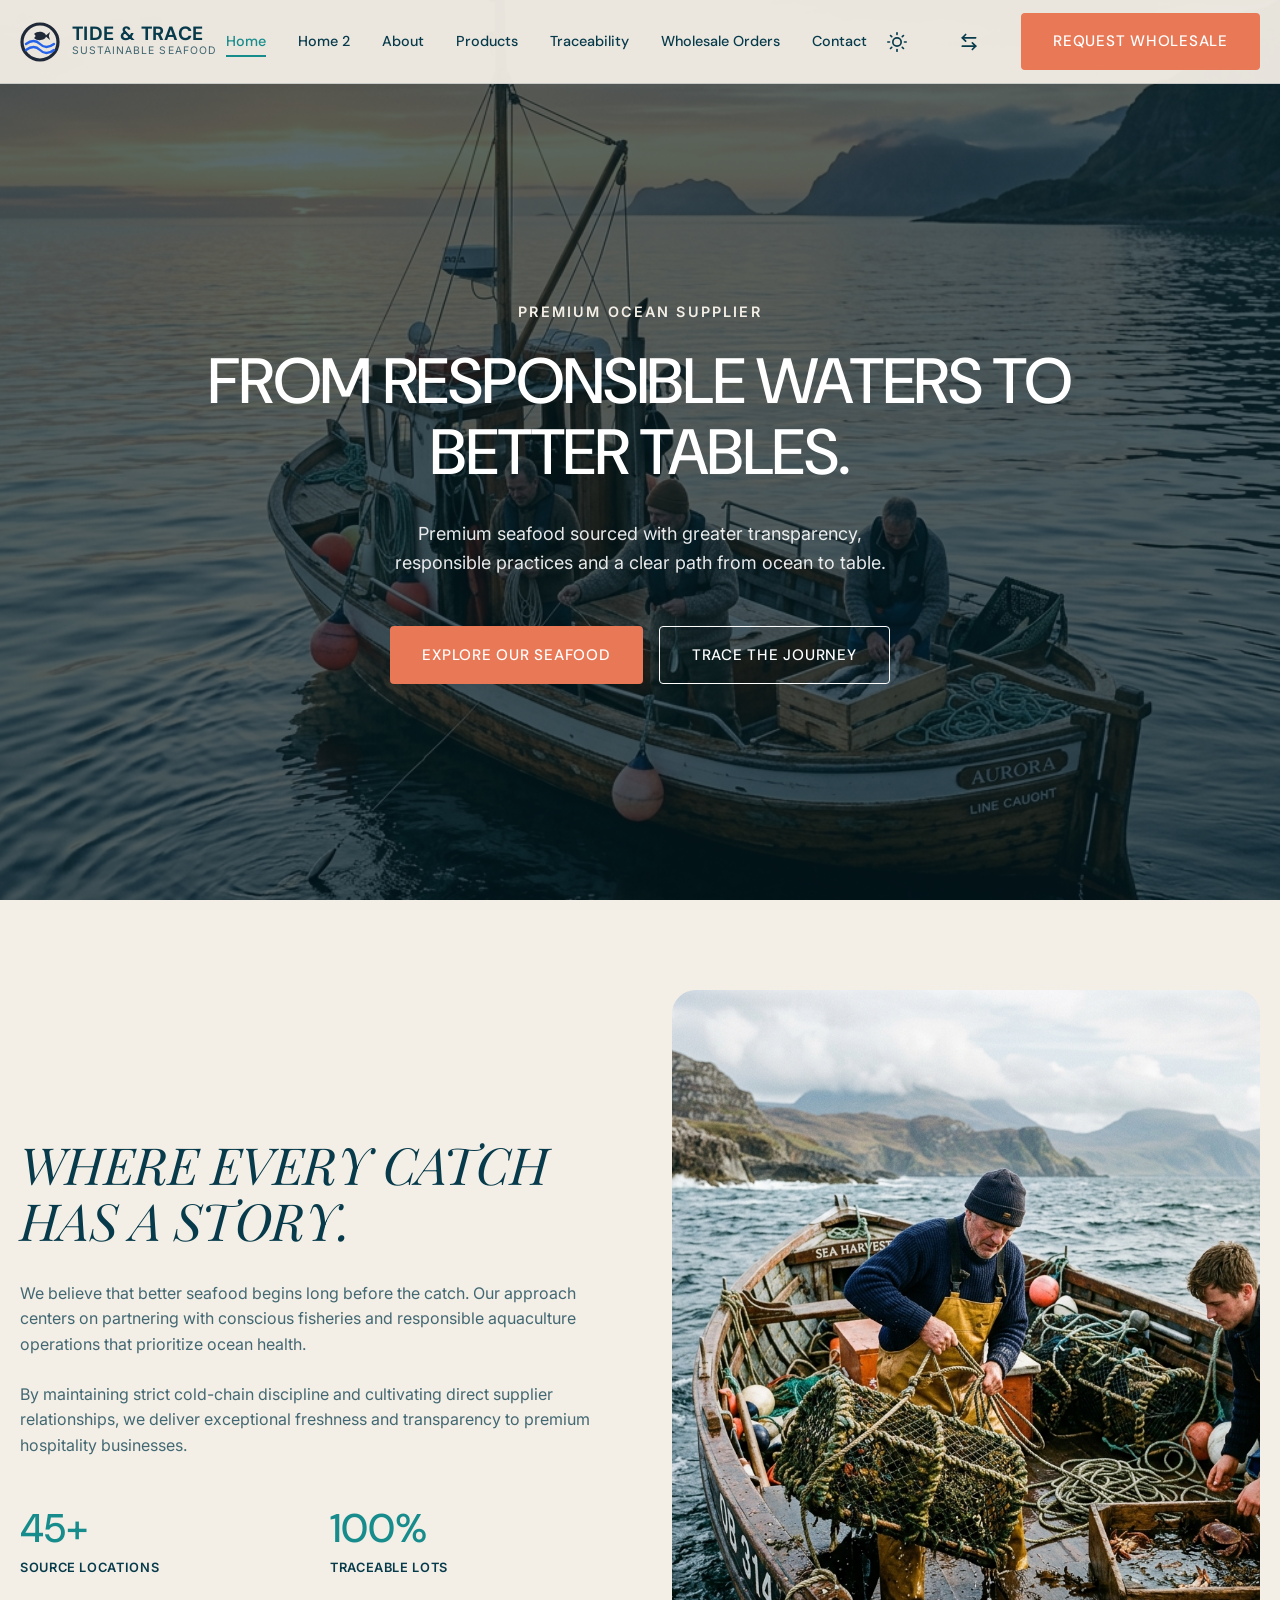
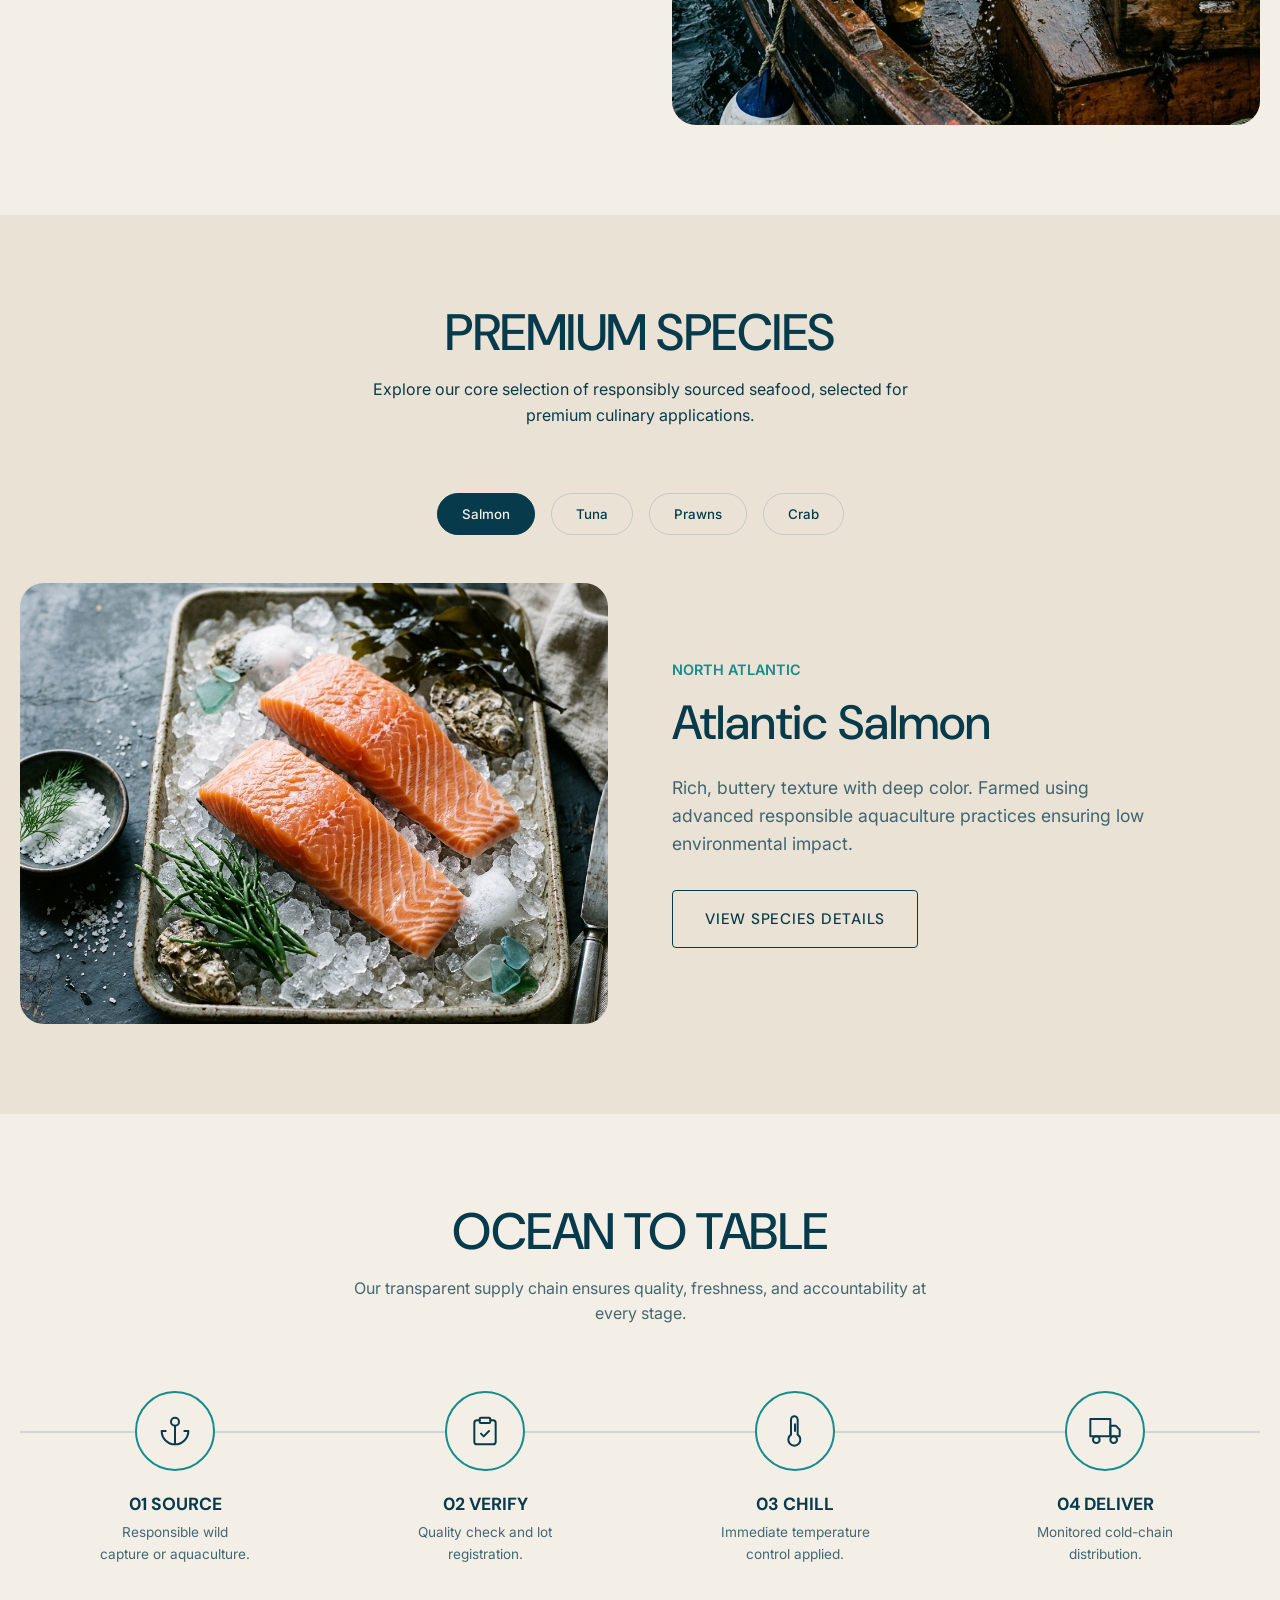
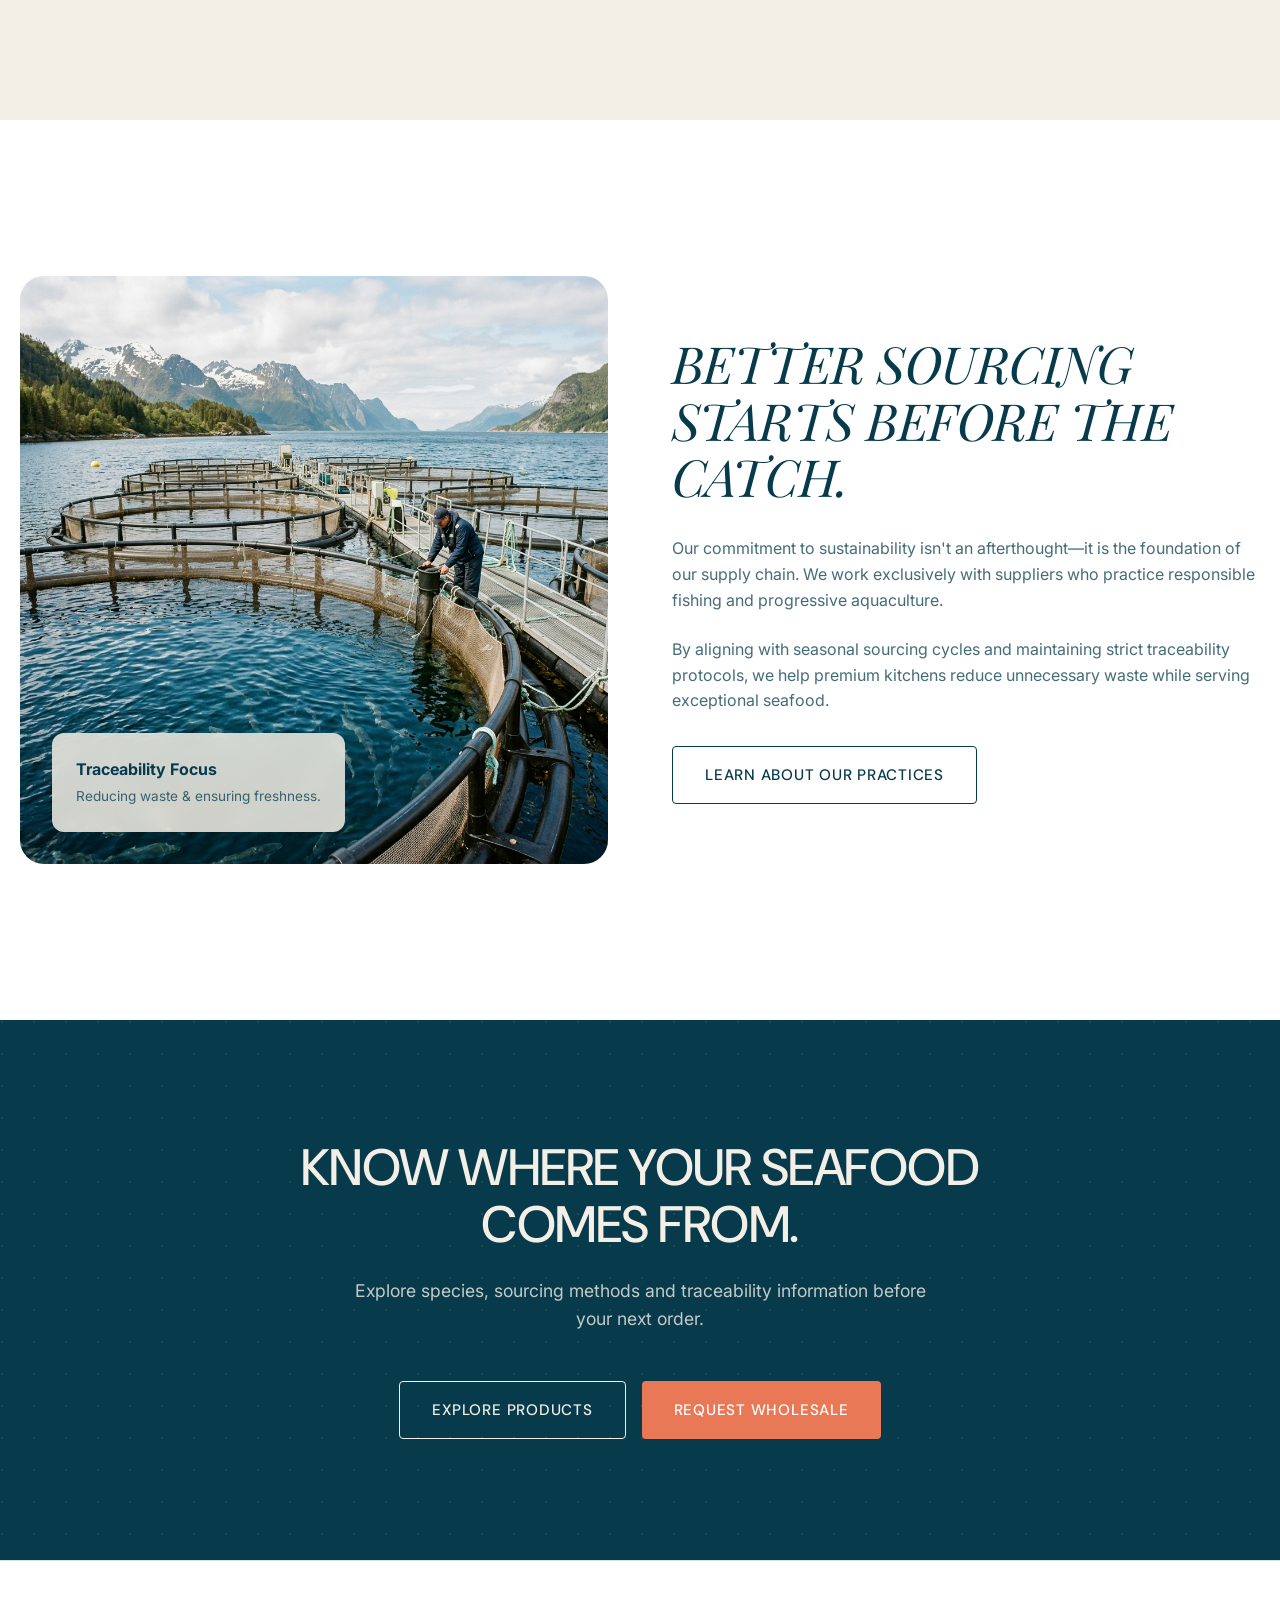
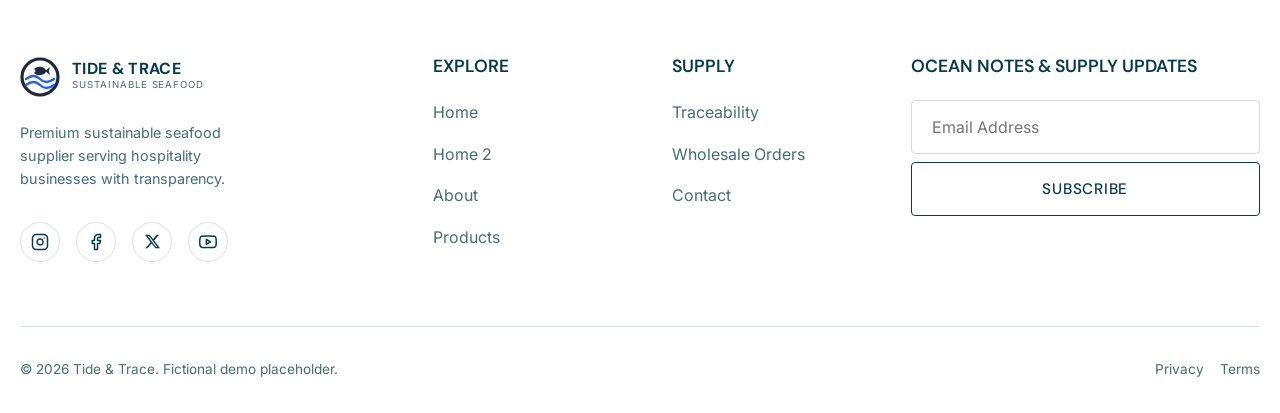
==== index.html @ e617c55a "Publish website code" ====
<!DOCTYPE html>
<html lang="en" data-theme="light">
<head>
    <meta charset="UTF-8">
    <meta name="viewport" content="width=device-width, initial-scale=1.0">
    <title>Tide & Trace | Sustainable Seafood Supplier</title>
    <meta name="description" content="Premium sustainable seafood supplier serving restaurants, hospitality, and conscious consumers with complete ocean-to-table traceability.">
    <meta property="og:title" content="Tide & Trace | Sustainable Seafood Supplier">
    <meta property="og:description" content="Premium sustainable seafood sourced with greater transparency and responsible practices.">
    <link rel="stylesheet" href="assets/css/style.css">

    <link rel="icon" type="image/svg+xml" href="assets/images/favicon.svg">
</head>
<body>

    <!-- GLOBAL NAVBAR -->
    <header class="navbar">
        <div class="container nav-container">
            <a href="index.html" class="nav-logo">
                <svg viewBox="0 0 100 100" xmlns="http://www.w3.org/2000/svg">
    <circle cx="50" cy="50" r="45" stroke="#1f2937" stroke-width="8" fill="none" />
    <path d="M 15 55 Q 35 40 50 55 T 85 55" stroke="#2563eb" stroke-width="6" fill="none" stroke-linecap="round"/>
    <path d="M 15 70 Q 35 55 50 70 T 85 70" stroke="#2563eb" stroke-width="6" fill="none" stroke-linecap="round"/>
    <path d="M 65 35 C 65 25, 45 20, 35 30 C 40 33, 40 37, 35 40 C 45 50, 65 45, 65 35 Z" fill="#1f2937"/>
    <polygon points="63,35 75,25 72,35 75,45" fill="#1f2937"/>
</svg>
                <div>
                    <div class="nav-logo-text">TIDE & TRACE</div>
                    <div class="nav-logo-desc">Sustainable Seafood</div>
                </div>
            </a>

            <nav class="nav-center">
                <a href="index.html" class="nav-link active">Home</a>
                <a href="home-2.html" class="nav-link">Home 2</a>
                <a href="about.html" class="nav-link">About</a>
                <a href="products.html" class="nav-link">Products</a>
                <a href="traceability.html" class="nav-link">Traceability</a>
                <a href="wholesale.html" class="nav-link">Wholesale Orders</a>
                <a href="contact.html" class="nav-link">Contact</a>
            </nav>

            <div class="nav-right">
                <button class="nav-icon-btn theme-toggle" aria-label="Toggle Theme">
                    <svg width="20" height="20" viewBox="0 0 24 24" fill="none" stroke="currentColor" stroke-width="2" stroke-linecap="round" stroke-linejoin="round"><circle cx="12" cy="12" r="5"/><line x1="12" y1="1" x2="12" y2="3"/><line x1="12" y1="21" x2="12" y2="23"/><line x1="4.22" y1="4.22" x2="5.64" y2="5.64"/><line x1="18.36" y1="18.36" x2="19.78" y2="19.78"/><line x1="1" y1="12" x2="3" y2="12"/><line x1="21" y1="12" x2="23" y2="12"/><line x1="4.22" y1="19.78" x2="5.64" y2="18.36"/><line x1="18.36" y1="5.64" x2="19.78" y2="4.22"/></svg>
                </button>
                <button class="nav-icon-btn rtl-toggle" aria-label="Toggle RTL">
                    <svg width="20" height="20" viewBox="0 0 24 24" fill="none" stroke="currentColor" stroke-width="2" stroke-linecap="round" stroke-linejoin="round"><path d="M8 3L4 7l4 4"/><path d="M4 7h16"/><path d="M16 21l4-4-4-4"/><path d="M20 17H4"/></svg>
                </button>

                <a href="#" class="btn btn-primary" data-modal-target="wholesale-modal">Request Wholesale</a>
            </div>

            <button class="hamburger" aria-label="Menu">
                <span></span><span></span><span></span>
            </button>
        </div>
    </header>

    <!-- MOBILE SIDEBAR -->
    <div class="sidebar-overlay"></div>
    <aside class="sidebar">
        <button class="sidebar-close" aria-label="Close menu" style="position: absolute; top: 1.5rem; right: 1.5rem; background: none; border: none; cursor: pointer; color: var(--text-primary); z-index: 10;">
            <svg width="28" height="28" viewBox="0 0 24 24" fill="none" stroke="currentColor" stroke-width="2" stroke-linecap="round" stroke-linejoin="round"><line x1="18" y1="6" x2="6" y2="18"></line><line x1="6" y1="6" x2="18" y2="18"></line></svg>
        </button>
        <nav class="sidebar-nav">
            <a href="index.html" class="sidebar-link active">Home</a>
            <a href="home-2.html" class="sidebar-link">Home 2</a>
            <a href="about.html" class="sidebar-link">About</a>
            <a href="products.html" class="sidebar-link">Products</a>
            <a href="traceability.html" class="sidebar-link">Traceability</a>
            <a href="wholesale.html" class="sidebar-link">Wholesale Orders</a>
            <a href="contact.html" class="sidebar-link">Contact</a>

        </nav>
        <div class="sidebar-controls" style="display: flex; gap: 3rem; width: 100%; margin-top: 2rem; margin-bottom: 1rem; justify-content: center;">
            <button class="nav-icon-btn theme-toggle" aria-label="Toggle Theme" style="transform: scale(1.2);">
                <svg width="24" height="24" viewBox="0 0 24 24" fill="none" stroke="currentColor" stroke-width="2" stroke-linecap="round" stroke-linejoin="round"><circle cx="12" cy="12" r="5"/><line x1="12" y1="1" x2="12" y2="3"/><line x1="12" y1="21" x2="12" y2="23"/><line x1="4.22" y1="4.22" x2="5.64" y2="5.64"/><line x1="18.36" y1="18.36" x2="19.78" y2="19.78"/><line x1="1" y1="12" x2="3" y2="12"/><line x1="21" y1="12" x2="23" y2="12"/><line x1="4.22" y1="19.78" x2="5.64" y2="18.36"/><line x1="18.36" y1="5.64" x2="19.78" y2="4.22"/></svg>
            </button>
            <button class="nav-icon-btn rtl-toggle" aria-label="Toggle RTL" style="transform: scale(1.2);">
                <svg width="24" height="24" viewBox="0 0 24 24" fill="none" stroke="currentColor" stroke-width="2" stroke-linecap="round" stroke-linejoin="round"><path d="M8 3L4 7l4 4"/><path d="M4 7h16"/><path d="M16 21l4-4-4-4"/><path d="M20 17H4"/></svg>
            </button>
        </div>
        <div class="sidebar-cta" style="width: 100%;">
            <a href="#" class="btn btn-primary" style="width: 100%" data-modal-target="wholesale-modal">REQUEST WHOLESALE</a>
        </div>
    </aside>

    <main>
        <!-- SECTION 01 - HERO -->
        <section class="hero-ocean" style="align-items: center; justify-content: center; text-align: center;">
            <div class="hero-bg">
                <img src="assets/images/hero-ocean.webp" alt="Sustainable fishing boat at dawn" loading="eager">
            </div>
            <div class="hero-overlay" style="background: rgba(4, 27, 35, 0.65);"></div>
            <div class="container relative z-10">
                <div class="hero-content reveal active" style="max-width: 900px; margin-inline: auto; display: flex; flex-direction: column; align-items: center;">
                    <span class="hero-subtitle" style="color: var(--c-sand);">Premium Ocean Supplier</span>
                    <h1 class="hero-title" style="color: var(--c-white);">FROM RESPONSIBLE WATERS TO BETTER TABLES.</h1>
                    <p class="hero-text" style="color: rgba(255, 255, 255, 0.9); margin-inline: auto;">Premium seafood sourced with greater transparency, responsible practices and a clear path from ocean to table.</p>
                    <div class="hero-actions" style="justify-content: center;">
                        <a href="products.html" class="btn btn-primary">Explore Our Seafood</a>
                        <a href="traceability.html" class="btn btn-secondary" style="border-color: var(--c-white); color: var(--c-white);">Trace The Journey</a>
                    </div>
                </div>
            </div>
        </section>

        <!-- SECTION 02 - SOURCING STORY -->
        <section class="section-padding">
            <div class="container split-section" style="gap: 4rem; align-items: center;">
                <div class="reveal">
                    <h2 class="editorial-heading" style="margin-bottom: 2rem;">WHERE EVERY CATCH HAS A STORY.</h2>
                    <p style="margin-bottom: 1.5rem; color: var(--text-secondary);">We believe that better seafood begins long before the catch. Our approach centers on partnering with conscious fisheries and responsible aquaculture operations that prioritize ocean health.</p>
                    <p style="margin-bottom: 3rem; color: var(--text-secondary);">By maintaining strict cold-chain discipline and cultivating direct supplier relationships, we deliver exceptional freshness and transparency to premium hospitality businesses.</p>
                    
                    <div class="grid-2">
                        <div>
                            <h3 style="font-size: 2.5rem; color: var(--accent-main); margin-bottom: 0.5rem;">45+</h3>
                            <div style="font-size: 0.8rem; font-weight: 600; letter-spacing: 0.05em; text-transform: uppercase;">Source Locations</div>
                        </div>
                        <div>
                            <h3 style="font-size: 2.5rem; color: var(--accent-main); margin-bottom: 0.5rem;">100%</h3>
                            <div style="font-size: 0.8rem; font-weight: 600; letter-spacing: 0.05em; text-transform: uppercase;">Traceable Lots</div>
                        </div>
                    </div>
                </div>
                <div class="reveal delay-200" style="position: relative; border-radius: var(--radius-lg); overflow: hidden; aspect-ratio: 4/5;">
                    <img src="assets/images/sourcing-story.webp" alt="Fishermen working at sea" style="width: 100%; height: 100%; object-fit: cover;">
                </div>
            </div>
        </section>

        <!-- SECTION 03 - SPECIES EXPLORER -->
        <section class="section-padding" style="background-color: var(--bg-secondary);">
            <div class="container">
                <div class="text-center reveal" style="margin-bottom: 4rem; max-width: 600px; margin-inline: auto;">
                    <h2 style="margin-bottom: 1rem;">PREMIUM SPECIES</h2>
                    <p color="var(--text-secondary)">Explore our core selection of responsibly sourced seafood, selected for premium culinary applications.</p>
                </div>

                <div class="species-selector reveal delay-100">
                    <button class="species-btn active" data-img="assets/images/species-salmon.webp" data-title="Atlantic Salmon" data-source="North Atlantic" data-desc="Rich, buttery texture with deep color. Farmed using advanced responsible aquaculture practices ensuring low environmental impact.">Salmon</button>
                    <button class="species-btn" data-img="assets/images/species-tuna.webp" data-title="Yellowfin Tuna" data-source="Pacific Ocean" data-desc="Firm texture with deep red color, ideal for raw applications. Caught using sustainable line methods.">Tuna</button>
                    <button class="species-btn" data-img="assets/images/species-prawns.webp" data-title="King Prawns" data-source="Coastal Aquaculture" data-desc="Sweet, crisp texture. Carefully harvested and immediately chilled to preserve natural ocean sweetness.">Prawns</button>
                    <button class="species-btn" data-img="assets/images/species-crab.webp" data-title="Snow Crab" data-source="North Pacific" data-desc="Delicate, sweet meat from strictly managed wild-capture fisheries. Processed and frozen at sea.">Crab</button>
                </div>

                <div class="species-display reveal delay-200">
                    <div class="species-image-container">
                        <img id="species-explorer-img" src="assets/images/species-salmon.webp" alt="Species showcase">
                    </div>
                    <div>
                        <div style="font-size: 0.9rem; font-weight: 600; color: var(--accent-main); text-transform: uppercase; margin-bottom: 1rem;" id="species-explorer-source">North Atlantic</div>
                        <h3 id="species-explorer-title" style="font-size: 3rem; margin-bottom: 1.5rem;">Atlantic Salmon</h3>
                        <p id="species-explorer-desc" style="color: var(--text-secondary); margin-bottom: 2rem; font-size: 1.1rem; max-width: 500px;">Rich, buttery texture with deep color. Farmed using advanced responsible aquaculture practices ensuring low environmental impact.</p>
                        <a href="products.html" class="btn btn-secondary">View Species Details</a>
                    </div>
                </div>
            </div>
        </section>

        <!-- SECTION 04 - OCEAN-TO-TABLE JOURNEY -->
        <section class="section-padding">
            <div class="container text-center reveal">
                <h2 style="margin-bottom: 1rem;">OCEAN TO TABLE</h2>
                <p style="color: var(--text-secondary); max-width: 600px; margin-inline: auto;">Our transparent supply chain ensures quality, freshness, and accountability at every stage.</p>
                
                <div class="timeline">
                    <div class="timeline-step">
                        <div class="timeline-icon">
                            <svg width="32" height="32" viewBox="0 0 24 24" fill="none" stroke="currentColor" stroke-width="1.5" stroke-linecap="round" stroke-linejoin="round"><circle cx="12" cy="5" r="3"/><path d="M12 22V8"/><path d="M5 12H2a10 10 0 0 0 20 0h-3"/></svg>
                        </div>
                        <h4 class="timeline-title">01 SOURCE</h4>
                        <p class="timeline-desc">Responsible wild capture or aquaculture.</p>
                    </div>
                    <div class="timeline-step">
                        <div class="timeline-icon">
                            <svg width="32" height="32" viewBox="0 0 24 24" fill="none" stroke="currentColor" stroke-width="1.5" stroke-linecap="round" stroke-linejoin="round"><path d="M16 4h2a2 2 0 0 1 2 2v14a2 2 0 0 1-2 2H6a2 2 0 0 1-2-2V6a2 2 0 0 1 2-2h2"/><rect x="8" y="2" width="8" height="4" rx="1" ry="1"/><path d="M9 14l2 2 4-4"/></svg>
                        </div>
                        <h4 class="timeline-title">02 VERIFY</h4>
                        <p class="timeline-desc">Quality check and lot registration.</p>
                    </div>
                    <div class="timeline-step">
                        <div class="timeline-icon">
                            <svg width="32" height="32" viewBox="0 0 24 24" fill="none" stroke="currentColor" stroke-width="1.5" stroke-linecap="round" stroke-linejoin="round"><path d="M14 14.76V3.5a2.5 2.5 0 0 0-5 0v11.26a4.5 4.5 0 1 0 5 0z"/><path d="M12 7v5"/></svg>
                        </div>
                        <h4 class="timeline-title">03 CHILL</h4>
                        <p class="timeline-desc">Immediate temperature control applied.</p>
                    </div>
                    <div class="timeline-step">
                        <div class="timeline-icon">
                            <svg width="32" height="32" viewBox="0 0 24 24" fill="none" stroke="currentColor" stroke-width="1.5" stroke-linecap="round" stroke-linejoin="round"><rect x="1" y="3" width="15" height="13"/><polygon points="16 8 20 8 23 11 23 16 16 16 16 8"/><circle cx="5.5" cy="18.5" r="2.5"/><circle cx="18.5" cy="18.5" r="2.5"/></svg>
                        </div>
                        <h4 class="timeline-title">04 DELIVER</h4>
                        <p class="timeline-desc">Monitored cold-chain distribution.</p>
                    </div>
                </div>
            </div>
        </section>

        <!-- SECTION 05 - RESPONSIBLE SOURCING (Asymmetric) -->
        <section class="section-padding" style="background-color: var(--card-bg);">
            <div class="container split-section" style="gap: 4rem; align-items: center;">
                <div class="reveal delay-100" style="position: relative; border-radius: var(--radius-lg); overflow: hidden; aspect-ratio: 1/1;">
                    <img src="assets/images/aquaculture.webp" alt="Responsible aquaculture" style="width: 100%; height: 100%; object-fit: cover;">
                    <div style="position: absolute; bottom: 2rem; inset-inline-start: 2rem; background: var(--glass-bg); padding: 1.5rem; border-radius: var(--radius-md); backdrop-filter: blur(8px);">
                        <div style="font-weight: 700; margin-bottom: 0.25rem;">Traceability Focus</div>
                        <div style="font-size: 0.85rem; color: var(--text-secondary);">Reducing waste & ensuring freshness.</div>
                    </div>
                </div>
                <div class="reveal">
                    <h2 class="editorial-heading" style="margin-bottom: 2rem;">BETTER SOURCING STARTS BEFORE THE CATCH.</h2>
                    <p style="margin-bottom: 1.5rem; color: var(--text-secondary);">Our commitment to sustainability isn't an afterthought—it is the foundation of our supply chain. We work exclusively with suppliers who practice responsible fishing and progressive aquaculture.</p>
                    <p style="margin-bottom: 2rem; color: var(--text-secondary);">By aligning with seasonal sourcing cycles and maintaining strict traceability protocols, we help premium kitchens reduce unnecessary waste while serving exceptional seafood.</p>
                    <a href="about.html" class="btn btn-secondary">Learn About Our Practices</a>
                </div>
            </div>
        </section>

        <!-- SECTION 06 - FINAL CTA -->
        <section class="section-padding" style="background-color: var(--c-deep-ocean); position: relative; display: flex; align-items: center; justify-content: center; text-align: center; min-height: 60svh; overflow: hidden;">
            <div style="position: absolute; inset: 0; opacity: 0.1; background-image: radial-gradient(circle at 2px 2px, var(--c-sand) 1px, transparent 0); background-size: 32px 32px;"></div>
            <div class="container relative z-10 text-center reveal">
                <h2 style="color: var(--c-sand); margin-bottom: 1.5rem; max-width: 800px; margin-inline: auto;">KNOW WHERE YOUR SEAFOOD COMES FROM.</h2>
                <p style="color: rgba(244, 239, 230, 0.8); margin-bottom: 3rem; font-size: 1.1rem; max-width: 600px; margin-inline: auto;">Explore species, sourcing methods and traceability information before your next order.</p>
                <div style="display: flex; gap: 1rem; justify-content: center; flex-wrap: wrap;">
                    <a href="products.html" class="btn btn-secondary" style="border-color: var(--c-sand); color: var(--c-sand);">Explore Products</a>
                    <a href="#" class="btn btn-primary" data-modal-target="wholesale-modal">Request Wholesale</a>
                </div>
            </div>
        </section>
    </main>

    <!-- GLOBAL WHOLESALE POPUP -->
    <div class="modal-overlay" id="wholesale-modal">
        <div class="modal-container">
            <button class="modal-close" data-modal-close aria-label="Close modal">
                <svg width="24" height="24" viewBox="0 0 24 24" fill="none" stroke="currentColor" stroke-width="2"><line x1="18" y1="6" x2="6" y2="18"/><line x1="6" y1="6" x2="18" y2="18"/></svg>
            </button>
            
            <div class="modal-header">
                <h3 class="editorial-heading" style="font-size: 2rem; margin-bottom: 0.5rem;">LET'S TALK SEAFOOD</h3>
                <p style="color: var(--text-secondary); font-size: 0.9rem;">Submit your enquiry and our team will get in touch.</p>
            </div>
            
            <form>
                <div class="grid-2" style="gap: 1rem;">
                    <div class="form-group">
                        <label class="form-label">Full Name</label>
                        <input type="text" class="form-control" required>
                    </div>
                    <div class="form-group">
                        <label class="form-label">Business Name</label>
                        <input type="text" class="form-control" required>
                    </div>
                </div>
                
                <div class="grid-2" style="gap: 1rem;">
                    <div class="form-group">
                        <label class="form-label">Email</label>
                        <input type="email" class="form-control" required>
                    </div>
                    <div class="form-group">
                        <label class="form-label">Phone</label>
                        <input type="tel" class="form-control">
                    </div>
                </div>
                
                <div class="grid-2" style="gap: 1rem;">
                    <div class="form-group">
                        <label class="form-label">Enquiry Type</label>
                        <select class="form-control form-select" required>
                            <option value="">Select option...</option>
                            <option>Wholesale Order</option>
                            <option>Product Information</option>
                            <option>Traceability</option>
                            <option>General Enquiry</option>
                        </select>
                    </div>
                    <div class="form-group">
                        <label class="form-label">Business Type</label>
                        <select class="form-control form-select" required>
                            <option value="">Select option...</option>
                            <option>Restaurant</option>
                            <option>Hotel</option>
                            <option>Retail</option>
                            <option>Distributor</option>
                        </select>
                    </div>
                </div>
                
                <div class="form-group">
                    <label class="form-label">Message</label>
                    <textarea class="form-control" required></textarea>
                </div>
                
                <div style="display: flex; gap: 1rem; margin-top: 2rem;">
                    <button type="submit" class="btn btn-primary" style="flex: 1;">Send Enquiry</button>
                    <button type="button" class="btn btn-secondary" data-modal-close>Cancel</button>
                </div>
            </form>
        </div>
    </div>

    <!-- FOOTER -->
    <footer class="footer">
        <div class="container">
            <div class="footer-grid">
                <div>
                    <div class="nav-logo" style="margin-bottom: 1.5rem;">
                        <svg width="32" height="32" viewBox="0 0 100 100" xmlns="http://www.w3.org/2000/svg">
    <circle cx="50" cy="50" r="45" stroke="#1f2937" stroke-width="8" fill="none" />
    <path d="M 15 55 Q 35 40 50 55 T 85 55" stroke="#2563eb" stroke-width="6" fill="none" stroke-linecap="round"/>
    <path d="M 15 70 Q 35 55 50 70 T 85 70" stroke="#2563eb" stroke-width="6" fill="none" stroke-linecap="round"/>
    <path d="M 65 35 C 65 25, 45 20, 35 30 C 40 33, 40 37, 35 40 C 45 50, 65 45, 65 35 Z" fill="#1f2937"/>
    <polygon points="63,35 75,25 72,35 75,45" fill="#1f2937"/>
</svg>
                        <div>
                            <div class="nav-logo-text" style="font-size: 1rem;">TIDE & TRACE</div>
                            <div class="nav-logo-desc" style="font-size: 0.6rem;">Sustainable Seafood</div>
                        </div>
                    </div>
                    <p style="color: var(--text-secondary); font-size: 0.9rem; max-width: 250px;">Premium sustainable seafood supplier serving hospitality businesses with transparency.</p>
                    
                    <div class="social-icons">
                        <a href="#" class="social-icon" aria-label="Instagram">
                            <svg width="18" height="18" viewBox="0 0 24 24" fill="none" stroke="currentColor" stroke-width="2" stroke-linecap="round" stroke-linejoin="round"><rect x="2" y="2" width="20" height="20" rx="5" ry="5"></rect><path d="M16 11.37A4 4 0 1 1 12.63 8 4 4 0 0 1 16 11.37z"></path><line x1="17.5" y1="6.5" x2="17.51" y2="6.5"></line></svg>
                        </a>
                        <a href="#" class="social-icon" aria-label="Facebook">
                            <svg width="18" height="18" viewBox="0 0 24 24" fill="none" stroke="currentColor" stroke-width="2" stroke-linecap="round" stroke-linejoin="round"><path d="M18 2h-3a5 5 0 0 0-5 5v3H7v4h3v8h4v-8h3l1-4h-4V7a1 1 0 0 1 1-1h3z"></path></svg>
                        </a>
                        <a href="#" class="social-icon" aria-label="X">
                            <svg width="15" height="15" viewBox="0 0 24 24" fill="currentColor"><path d="M18.901 1.153h3.68l-8.04 9.19L24 22.846h-7.406l-5.8-7.584-6.638 7.584H.474l8.6-9.83L0 1.154h7.594l5.243 6.932ZM17.61 20.644h2.039L6.486 3.24H4.298Z"/></svg>
                        </a>
                        <a href="#" class="social-icon" aria-label="YouTube">
                            <svg width="18" height="18" viewBox="0 0 24 24" fill="none" stroke="currentColor" stroke-width="2" stroke-linecap="round" stroke-linejoin="round"><path d="M22.54 6.42a2.78 2.78 0 0 0-1.94-2C18.88 4 12 4 12 4s-6.88 0-8.6.46a2.78 2.78 0 0 0-1.94 2A29 29 0 0 0 1 11.75a29 29 0 0 0 .46 5.33A2.78 2.78 0 0 0 3.4 19c1.72.46 8.6.46 8.6.46s6.88 0 8.6-.46a2.78 2.78 0 0 0 1.94-2 29 29 0 0 0 .46-5.25 29 29 0 0 0-.46-5.33z"></path><polygon points="9.75 15.02 15.5 11.75 9.75 8.48 9.75 15.02"></polygon></svg>
                        </a>
                    </div>
                </div>
                
                <div>
                    <h4 class="footer-title">EXPLORE</h4>
                    <nav class="footer-links">
                        <a href="index.html">Home</a>
                        <a href="home-2.html">Home 2</a>
                        <a href="about.html">About</a>
                        <a href="products.html">Products</a>
                    </nav>
                </div>
                
                <div>
                    <h4 class="footer-title">SUPPLY</h4>
                    <nav class="footer-links">
                        <a href="traceability.html">Traceability</a>
                        <a href="wholesale.html">Wholesale Orders</a>
                        <a href="contact.html">Contact</a>
                    </nav>
                </div>
                
                <div>
                    <h4 class="footer-title">OCEAN NOTES & SUPPLY UPDATES</h4>
                    <form style="display: flex; flex-direction: column; gap: 0.5rem;">
                        <input type="email" class="form-control" placeholder="Email Address" required style="background: transparent; border-color: rgba(128,128,128,0.3);">
                        <button type="submit" class="btn btn-secondary" style="width: 100%;">Subscribe</button>
                    </form>
                </div>
            </div>
            
            <div class="footer-bottom">
                <div>&copy; 2026 Tide & Trace. Fictional demo placeholder.</div>
                <div style="display: flex; gap: 1rem;">
                    <a href="#">Privacy</a>
                    <a href="#">Terms</a>
                </div>
            </div>
        </div>
    </footer>

    <script src="assets/js/main.js"></script>
</body>
</html>
---- assets/css/style.css ----
/* ==========================================================================
   TIDE & TRACE - Premium Sustainable Seafood
   ========================================================================== */

@import url('https://fonts.googleapis.com/css2?family=DM+Sans:opsz,wght@9..40,400;500;700&family=Inter:wght@400;500;600&display=swap');
@import url('https://fonts.googleapis.com/css2?family=Playfair+Display:ital,wght@0,400;0,600;1,400&display=swap');

/* ==========================================================================
   VARIABLES (Light & Dark Theme)
   ========================================================================== */
:root {
  /* Brand Colors - Light Theme */
  --c-deep-ocean: #073B4C;
  --c-sea-teal: #168C8C;
  --c-coral: #E97856;
  --c-sand: #F4EFE6;
  --c-white: #FFFFFF;
  --c-black: #000000;

  /* Theme Mapping */
  --bg-primary: var(--c-sand);
  --bg-secondary: #EAE3D5;
  --text-primary: var(--c-deep-ocean);
  --text-secondary: rgba(7, 59, 76, 0.75);
  --accent-main: var(--c-sea-teal);
  --accent-cta: var(--c-coral);
  --border-color: rgba(7, 59, 76, 0.15);
  --card-bg: var(--c-white);
  --glass-bg: rgba(244, 239, 230, 0.85);
  --nav-bg: rgba(244, 239, 230, 0.95);
  --footer-bg: var(--c-white);
  --footer-text: var(--c-deep-ocean);
  --input-bg: rgba(255, 255, 255, 0.8);
  --shadow-sm: 0 4px 12px rgba(7, 59, 76, 0.05);
  --shadow-md: 0 12px 32px rgba(7, 59, 76, 0.08);

  /* Typography */
  --font-heading: 'DM Sans', sans-serif;
  --font-body: 'Inter', sans-serif;
  --font-editorial: 'Playfair Display', serif;

  /* Layout */
  --nav-height: 84px;
  --container-width: 1320px;
  --radius-sm: 4px;
  --radius-md: 12px;
  --radius-lg: 24px;
  --transition-fast: 0.2s ease;
  --transition-normal: 0.4s cubic-bezier(0.4, 0, 0.2, 1);
  --transition-slow: 0.8s cubic-bezier(0.2, 0.8, 0.2, 1);
}

[data-theme="dark"] {
  --bg-primary: #041B23; /* Darker deep ocean */
  --bg-secondary: #072B38;
  --text-primary: var(--c-sand);
  --text-secondary: rgba(244, 239, 230, 0.7);
  --accent-main: #20B2B2; /* Brighter teal for contrast */
  --accent-cta: var(--c-coral);
  --border-color: rgba(244, 239, 230, 0.1);
  --card-bg: #072530;
  --glass-bg: rgba(4, 27, 35, 0.85);
  --nav-bg: rgba(4, 27, 35, 0.95);
  --footer-bg: #03151B;
  --footer-text: var(--c-sand);
  --input-bg: rgba(7, 43, 56, 0.8);
  --shadow-sm: 0 4px 12px rgba(0, 0, 0, 0.2);
  --shadow-md: 0 12px 32px rgba(0, 0, 0, 0.4);
}

/* ==========================================================================
   RESET & BASE
   ========================================================================== */
*, *::before, *::after {
  box-sizing: border-box;
  margin: 0;
  padding: 0;
}

html {
  scroll-behavior: smooth;
  font-size: 16px;
}

body {
  font-family: var(--font-body);
  background-color: var(--bg-primary);
  color: var(--text-primary);
  line-height: 1.6;
  -webkit-font-smoothing: antialiased;
  overflow-x: hidden;
  transition: background-color var(--transition-normal), color var(--transition-normal);
}

h1, h2, h3, h4, h5, h6 {
  font-family: var(--font-heading);
  font-weight: 500;
  line-height: 1.1;
  color: var(--text-primary);
}

h1 { font-size: clamp(2.5rem, 5vw, 4.5rem); letter-spacing: -0.02em; }
h2 { font-size: clamp(2rem, 4vw, 3.5rem); letter-spacing: -0.01em; }
h3 { font-size: clamp(1.5rem, 3vw, 2.5rem); }

.editorial-heading { font-family: var(--font-editorial); font-style: italic; font-weight: 400; }

a {
  color: inherit;
  text-decoration: none;
  transition: color var(--transition-fast);
}

ul { list-style: none; }
img { max-width: 100%; height: auto; display: block; }
button { cursor: pointer; border: none; background: none; font-family: inherit; }

/* Container */
.container {
  width: min(100% - 40px, var(--container-width));
  margin-inline: auto;
}
@media (max-width: 768px) { .container { width: calc(100% - 32px); } }

/* ==========================================================================
   UTILITIES
   ========================================================================== */
.section-padding { padding-block: clamp(4rem, 10vh, 8rem); }
.text-center { text-align: center; }
.sr-only { position: absolute; width: 1px; height: 1px; padding: 0; margin: -1px; overflow: hidden; clip: rect(0, 0, 0, 0); border: 0; }
.hidden { display: none !important; }
.blur-backdrop { backdrop-filter: blur(12px); -webkit-backdrop-filter: blur(12px); }

/* Buttons */
.btn {
  display: inline-flex;
  align-items: center;
  justify-content: center;
  padding: 1rem 2rem;
  border-radius: var(--radius-sm);
  font-family: var(--font-heading);
  font-weight: 500;
  font-size: 0.95rem;
  text-transform: uppercase;
  letter-spacing: 0.05em;
  transition: all var(--transition-normal);
  position: relative;
  overflow: hidden;
  text-align: center;
}

.btn-primary {
  background-color: var(--accent-cta);
  color: var(--c-white) !important;
}

.btn-primary::before {
  content: '';
  position: absolute;
  top: 0;
  left: -100%;
  width: 100%;
  height: 100%;
  background: linear-gradient(90deg, transparent, rgba(255, 255, 255, 0.25), transparent);
  transition: left 0.6s ease;
}

.btn-primary:hover::before {
  left: 100%;
}

.btn-primary:hover {
  transform: translateY(-3px);
  box-shadow: 0 12px 28px rgba(233, 120, 86, 0.4);
  background-color: #D66746;
}

.btn-secondary {
  background-color: transparent;
  color: var(--text-primary);
  border: 1px solid var(--text-primary);
  z-index: 1;
}

.btn-secondary::before {
  content: '';
  position: absolute;
  top: 0;
  left: 0;
  width: 100%;
  height: 100%;
  background-color: var(--text-primary);
  transform: scaleY(0);
  transform-origin: bottom;
  transition: transform 0.4s cubic-bezier(0.4, 0, 0.2, 1);
  z-index: -1;
}

.btn-secondary:hover {
  color: var(--bg-primary) !important;
  transform: translateY(-3px);
  box-shadow: 0 10px 20px rgba(0, 0, 0, 0.1);
}

.btn-secondary:hover::before {
  transform: scaleY(1);
  transform-origin: top;
}

[data-theme="dark"] .btn-primary {
  color: var(--c-white) !important;
}

/* ==========================================================================
   NAVIGATION
   ========================================================================== */
.navbar {
  position: fixed;
  top: 0;
  left: 0;
  width: 100%;
  height: var(--nav-height);
  background-color: var(--nav-bg);
  z-index: 1000;
  border-bottom: 1px solid var(--border-color);
  transition: background-color var(--transition-normal), transform 0.3s ease;
}

.navbar.scrolled {
  box-shadow: var(--shadow-sm);
}

.nav-container {
  display: flex;
  justify-content: space-between;
  align-items: center;
  height: 100%;
}

.nav-logo {
  display: flex;
  align-items: center;
  gap: 12px;
  z-index: 1002;
}

.nav-logo svg {
  height: 40px;
  width: auto;
  fill: var(--text-primary);
  transition: fill var(--transition-normal);
}

.nav-logo-text {
  font-family: var(--font-heading);
  font-weight: 700;
  font-size: 1.2rem;
  letter-spacing: 0.02em;
  line-height: 1;
}

.nav-logo-desc {
  font-size: 0.65rem;
  text-transform: uppercase;
  letter-spacing: 0.1em;
  color: var(--text-secondary);
}

.nav-center, .nav-right {
  display: flex;
  align-items: center;
  gap: 2rem;
}

.nav-link {
  font-family: var(--font-heading);
  font-size: 0.9rem;
  font-weight: 500;
  position: relative;
  color: var(--text-primary);
  transition: color var(--transition-fast);
}

.nav-link::after {
  content: '';
  position: absolute;
  bottom: -4px;
  left: 0;
  width: 0;
  height: 2px;
  background-color: var(--accent-main);
  transition: width var(--transition-fast);
}

.nav-link:hover::after {
  width: 100%;
}

.nav-link.active, .nav-link:hover {
  color: var(--accent-main);
}

.nav-link.active::after {
  width: 100%;
}

.nav-icon-btn {
  color: var(--text-primary);
  display: flex;
  align-items: center;
  justify-content: center;
  width: 40px;
  height: 40px;
  border-radius: 50%;
  transition: background-color var(--transition-fast);
}

.nav-icon-btn:hover {
  background-color: var(--bg-secondary);
}

.hamburger {
  display: none;
  flex-direction: column;
  justify-content: space-between;
  width: 30px;
  height: 20px;
  z-index: 1002;
}

.hamburger span {
  display: block;
  height: 2px;
  width: 100%;
  background-color: var(--text-primary);
  transition: transform 0.3s ease, opacity 0.3s ease;
}

.hamburger.active span:nth-child(1) { transform: translateY(9px) rotate(45deg); }
.hamburger.active span:nth-child(2) { opacity: 0; }
.hamburger.active span:nth-child(3) { transform: translateY(-9px) rotate(-45deg); }

/* Sidebar (Mobile/Tablet) */
.sidebar {
  position: fixed;
  top: 0;
  right: -100%;
  width: 100%;
  max-width: 400px;
  height: 100dvh;
  background-color: var(--bg-primary);
  z-index: 1001;
  padding: 100px 2rem 2rem;
  display: flex;
  flex-direction: column;
  transition: right 0.5s cubic-bezier(0.4, 0, 0.2, 1);
  overflow-y: auto;
  border-inline-start: 1px solid var(--border-color);
}

[dir="rtl"] .sidebar {
  right: auto;
  left: -100%;
  transition: left 0.5s cubic-bezier(0.4, 0, 0.2, 1);
}

.sidebar.active { right: 0; }
[dir="rtl"] .sidebar.active { left: 0; right: auto; }

.sidebar-nav {
  display: flex;
  flex-direction: column;
  gap: 1.5rem;
  align-items: center; /* Centered links rule */
  margin-block: auto;
}

.sidebar-link {
  font-size: 1.5rem;
  font-family: var(--font-heading);
  font-weight: 500;
  opacity: 0;
  transform: translateY(20px);
  transition: opacity 0.4s ease, transform 0.4s ease, color var(--transition-fast);
  color: var(--text-primary);
}

.sidebar-link.active, .sidebar-link:hover {
  color: var(--accent-main);
}

.sidebar.active .sidebar-link {
  opacity: 1;
  transform: translateY(0);
}

/* Stagger animation for sidebar */
.sidebar.active .sidebar-link:nth-child(1) { transition-delay: 0.1s; }
.sidebar.active .sidebar-link:nth-child(2) { transition-delay: 0.15s; }
.sidebar.active .sidebar-link:nth-child(3) { transition-delay: 0.2s; }
.sidebar.active .sidebar-link:nth-child(4) { transition-delay: 0.25s; }
.sidebar.active .sidebar-link:nth-child(5) { transition-delay: 0.3s; }
.sidebar.active .sidebar-link:nth-child(6) { transition-delay: 0.35s; }
.sidebar.active .sidebar-link:nth-child(7) { transition-delay: 0.4s; }
.sidebar.active .sidebar-link:nth-child(8) { transition-delay: 0.45s; }
.sidebar.active .sidebar-link:nth-child(9) { transition-delay: 0.5s; }

.sidebar-controls {
  margin-top: 3rem;
  display: flex;
  justify-content: center;
  gap: 1rem;
  opacity: 0;
  transition: opacity 0.4s ease 0.6s;
}

.sidebar.active .sidebar-controls { opacity: 1; }

.sidebar-cta {
  margin-top: 2rem;
  width: 100%;
  opacity: 0;
  transition: opacity 0.4s ease 0.7s;
}

.sidebar.active .sidebar-cta { opacity: 1; }

.sidebar-overlay {
  position: fixed;
  inset: 0;
  background-color: rgba(0,0,0,0.5);
  z-index: 1000;
  opacity: 0;
  visibility: hidden;
  transition: opacity 0.4s ease;
}

.sidebar-overlay.active {
  opacity: 1;
  visibility: visible;
}

@media (max-width: 1024px) {
  .nav-center, .nav-right { display: none; }
  .hamburger { display: flex; }
}

/* ==========================================================================
   RTL SYSTEM
   ========================================================================== */
[dir="rtl"] {
  text-align: end;
}

/* ==========================================================================
   HERO SECTIONS
   ========================================================================== */
.hero-ocean {
  min-height: 100svh;
  display: flex;
  align-items: center;
  position: relative;
  padding-top: var(--nav-height);
  overflow: hidden;
}

.hero-bg {
  position: absolute;
  inset: 0;
  z-index: -1;
}

.hero-bg img {
  width: 100%;
  height: 100%;
  object-fit: cover;
  animation: heroZoom 20s infinite alternate linear;
}

.hero-overlay {
  position: absolute;
  inset: 0;
  background: linear-gradient(to right, var(--bg-primary) 0%, rgba(244,239,230,0.4) 50%, transparent 100%);
  z-index: -1;
}

[data-theme="dark"] .hero-overlay {
  background: linear-gradient(to right, var(--bg-primary) 0%, rgba(4,27,35,0.6) 50%, transparent 100%);
}

[dir="rtl"] .hero-overlay {
  background: linear-gradient(to left, var(--bg-primary) 0%, rgba(244,239,230,0.4) 50%, transparent 100%);
}
[dir="rtl"][data-theme="dark"] .hero-overlay {
  background: linear-gradient(to left, var(--bg-primary) 0%, rgba(4,27,35,0.6) 50%, transparent 100%);
}

.hero-content {
  max-width: 700px;
}

.hero-subtitle {
  font-size: 0.9rem;
  text-transform: uppercase;
  letter-spacing: 0.15em;
  color: var(--accent-main);
  margin-bottom: 1.5rem;
  display: block;
  font-weight: 600;
}

.hero-title {
  margin-bottom: 2rem;
}

.hero-text {
  font-size: 1.125rem;
  color: var(--text-secondary);
  margin-bottom: 3rem;
  max-width: 500px;
}

.hero-actions {
  display: flex;
  gap: 1rem;
  flex-wrap: wrap;
}

@keyframes heroZoom {
  0% { transform: scale(1); }
  100% { transform: scale(1.1); }
}

@media (max-width: 768px) {
  .hero-content {
    text-align: center;
    margin-inline: auto;
  }
  .hero-overlay {
    background: linear-gradient(to top, var(--bg-primary) 0%, rgba(244,239,230,0.8) 50%, rgba(244,239,230,0.3) 100%);
  }
  [data-theme="dark"] .hero-overlay {
    background: linear-gradient(to top, var(--bg-primary) 0%, rgba(4,27,35,0.8) 50%, rgba(4,27,35,0.3) 100%);
  }
  .hero-actions {
    flex-direction: column;
    width: 100%;
    max-width: 320px;
    margin-inline: auto;
  }
  .hero-actions .btn {
    width: 100%;
    text-align: center;
  }
}

/* ==========================================================================
   CARDS & GRIDS (Tablet/Mobile Card Rules applied)
   ========================================================================== */
.grid-2 { display: grid; grid-template-columns: repeat(2, 1fr); gap: 2rem; }
.grid-3 { display: grid; grid-template-columns: repeat(3, 1fr); gap: 2rem; }
.grid-4 { display: grid; grid-template-columns: repeat(4, 1fr); gap: 2rem; }

/* Tablet Rules */
@media (max-width: 1024px) and (min-width: 768px) {
  .grid-3, .grid-4 { grid-template-columns: repeat(2, 1fr); }
  
  /* 3rd card centered on second row only if it's the last item */
  .grid-3 > *:nth-child(3):last-child {
    grid-column: 1 / -1;
    width: 100%;
    max-width: calc(50% - 1rem);
    margin-inline: auto;
  }
}

/* Mobile Rules */
@media (max-width: 767px) {
  .grid-2, .grid-3, .grid-4 { grid-template-columns: 1fr; }
  .grid-3 > *:nth-child(3) { max-width: 100%; }
}

/* Product Card */
.product-card {
  background-color: var(--card-bg);
  border-radius: var(--radius-md);
  overflow: hidden;
  border: 1px solid var(--border-color);
  transition: transform var(--transition-normal), box-shadow var(--transition-normal);
  display: flex;
  flex-direction: column;
}

.product-card:hover {
  transform: translateY(-10px);
  box-shadow: var(--shadow-md);
}

.product-img-wrapper {
  position: relative;
  padding-top: 75%; /* 4:3 aspect ratio */
  overflow: hidden;
}

.product-img-wrapper img {
  position: absolute;
  inset: 0;
  width: 100%;
  height: 100%;
  object-fit: cover;
  transition: transform var(--transition-slow);
}

.product-card:hover .product-img-wrapper img {
  transform: scale(1.05);
}

.product-badge {
  position: absolute;
  top: 1rem;
  inset-inline-start: 1rem;
  background-color: var(--glass-bg);
  padding: 0.25rem 0.75rem;
  border-radius: 100px;
  font-size: 0.75rem;
  font-weight: 600;
  text-transform: uppercase;
  color: var(--text-primary);
  backdrop-filter: blur(4px);
}

.product-content {
  padding: 2rem;
  display: flex;
  flex-direction: column;
  flex-grow: 1;
}

.product-title {
  font-size: 1.5rem;
  margin-bottom: 0.5rem;
}

.product-desc {
  color: var(--text-secondary);
  font-size: 0.95rem;
  margin-bottom: 1.5rem;
}

.product-meta {
  margin-top: auto;
  margin-bottom: 1.5rem;
  display: grid;
  grid-template-columns: 1fr 1fr;
  gap: 1rem;
  font-size: 0.85rem;
}

.meta-item { display: flex; flex-direction: column; }
.meta-label { color: var(--accent-main); font-weight: 600; text-transform: uppercase; font-size: 0.7rem; margin-bottom: 0.25rem;}
.meta-value { color: var(--text-primary); font-weight: 500;}

/* ==========================================================================
   TRACEABILITY / TIMELINE
   ========================================================================== */
.timeline {
  display: flex;
  justify-content: space-between;
  position: relative;
  margin-block: 4rem;
}

.timeline::before {
  content: '';
  position: absolute;
  top: 40px;
  inset-inline: 0;
  height: 2px;
  background-color: var(--border-color);
  z-index: 1;
}

.timeline-progress {
  position: absolute;
  top: 40px;
  inset-inline-start: 0;
  height: 2px;
  background-color: var(--accent-main);
  z-index: 2;
  width: 0;
  transition: width 1s ease;
}

.timeline.in-view .timeline-progress {
  width: 100%;
}

.timeline-step {
  position: relative;
  z-index: 3;
  display: flex;
  flex-direction: column;
  align-items: center;
  text-align: center;
  flex: 1;
}

.timeline-icon {
  width: 80px;
  height: 80px;
  background-color: var(--bg-primary);
  border: 2px solid var(--border-color);
  border-radius: 50%;
  display: flex;
  align-items: center;
  justify-content: center;
  margin-bottom: 1.5rem;
  transition: border-color 0.4s ease, background-color 0.4s ease;
}

.timeline.in-view .timeline-step:nth-child(1) .timeline-icon { transition-delay: 0s; border-color: var(--accent-main); }
.timeline.in-view .timeline-step:nth-child(2) .timeline-icon { transition-delay: 0.2s; border-color: var(--accent-main); }
.timeline.in-view .timeline-step:nth-child(3) .timeline-icon { transition-delay: 0.4s; border-color: var(--accent-main); }
.timeline.in-view .timeline-step:nth-child(4) .timeline-icon { transition-delay: 0.6s; border-color: var(--accent-main); }
.timeline.in-view .timeline-step:nth-child(5) .timeline-icon { transition-delay: 0.8s; border-color: var(--accent-main); }
.timeline.in-view .timeline-step:nth-child(6) .timeline-icon { transition-delay: 1.0s; border-color: var(--accent-main); }

.timeline-title { font-weight: 700; margin-bottom: 0.5rem; font-size: 1.1rem; }
.timeline-desc { font-size: 0.85rem; color: var(--text-secondary); max-width: 150px; }

@media (max-width: 768px) {
  .timeline {
    flex-direction: column;
    align-items: flex-start;
    gap: 3rem;
  }
  .timeline::before, .timeline-progress {
    top: 0;
    inset-inline-start: 40px;
    width: 2px;
    height: 100%;
  }
  [dir="rtl"] .timeline::before, [dir="rtl"] .timeline-progress {
    inset-inline-start: auto;
    inset-inline-end: 40px;
  }
  .timeline-progress {
    width: 2px;
    height: 0;
    transition: height 1s ease;
  }
  [dir="rtl"] .timeline-progress {
    width: 2px;
  }
  .timeline.in-view .timeline-progress { height: 100%; width: 2px; }
  .timeline-step {
    display: grid;
    grid-template-columns: 80px 1fr;
    column-gap: 2rem;
    row-gap: 0.25rem;
    text-align: start;
    align-items: center;
  }
  .timeline-icon {
    grid-column: 1;
    grid-row: 1 / span 2;
    margin-bottom: 0;
  }
  .timeline-title {
    grid-column: 2;
    grid-row: 1;
    margin-bottom: 0;
    align-self: end;
  }
  .timeline-desc {
    grid-column: 2;
    grid-row: 2;
    max-width: none;
    align-self: start;
  }

  .trace-search-form {
    flex-direction: column !important;
    border-radius: var(--radius-md) !important;
    padding: 1rem !important;
  }
  .trace-search-form input {
    text-align: center !important;
    padding-inline: 0 !important;
    margin-bottom: 0.5rem;
  }
  .trace-search-form button {
    width: 100%;
  }

  .trace-record-header {
    flex-direction: column;
    align-items: center !important;
    text-align: center;
    gap: 1.5rem;
  }
}

@media (max-width: 1024px) {
  .trace-record-header + .grid-2 {
    grid-template-columns: 1fr !important;
  }

  .trace-record-header + .grid-2 > div:first-child {
    text-align: center;
  }
  
  .trace-record-header + .grid-2 > div:first-child > div > div:last-child {
    display: flex !important;
    flex-direction: column !important;
    align-items: center !important;
    text-align: center !important;
    gap: 0.5rem !important;
  }
}

@media (max-width: 768px) {

  #contact-info-grid {
    grid-template-columns: 1fr !important;
  }

  .contact-info-block {
    flex-direction: column !important;
    align-items: center !important;
    text-align: center;
  }
}

/* ==========================================================================
   FORMS
   ========================================================================== */
.form-group {
  margin-bottom: 1.5rem;
  text-align: start;
}

.form-label {
  display: block;
  font-weight: 500;
  margin-bottom: 0.5rem;
  font-size: 0.9rem;
}

.form-control {
  width: 100%;
  padding: 1rem 1.25rem;
  background-color: var(--input-bg);
  border: 1px solid var(--border-color);
  border-radius: var(--radius-sm);
  color: var(--text-primary);
  font-family: var(--font-body);
  font-size: 1rem;
  transition: border-color var(--transition-fast), box-shadow var(--transition-fast);
}

.form-control:focus {
  outline: none;
  border-color: var(--accent-main);
  box-shadow: 0 0 0 3px rgba(22, 140, 140, 0.1);
}

textarea.form-control {
  resize: vertical;
  min-height: 120px;
}

.form-select {
  appearance: none;
  background-image: url("data:image/svg+xml,%3Csvg xmlns='http://www.w3.org/200.0/svg' width='16' height='16' viewBox='0 0 24 24' fill='none' stroke='currentColor' stroke-width='2' stroke-linecap='round' stroke-linejoin='round'%3E%3Cpolyline points='6 9 12 15 18 9'%3E%3C/polyline%3E%3C/svg%3E");
  background-repeat: no-repeat;
  background-position: right 1rem center;
  background-size: 16px;
}
[dir="rtl"] .form-select {
  background-position: left 1rem center;
}
[data-theme="dark"] .form-select {
  background-image: url("data:image/svg+xml,%3Csvg xmlns='http://www.w3.org/200.0/svg' width='16' height='16' viewBox='0 0 24 24' fill='none' stroke='%23F4EFE6' stroke-width='2' stroke-linecap='round' stroke-linejoin='round'%3E%3Cpolyline points='6 9 12 15 18 9'%3E%3C/polyline%3E%3C/svg%3E");
}

/* ==========================================================================
   MODALS / POPUPS
   ========================================================================== */
.modal-overlay {
  position: fixed;
  inset: 0;
  background-color: rgba(0,0,0,0.6);
  z-index: 2000;
  display: flex;
  align-items: center;
  justify-content: center;
  padding: 1rem;
  opacity: 0;
  visibility: hidden;
  transition: all var(--transition-normal);
  backdrop-filter: blur(8px);
}

.modal-overlay.active {
  opacity: 1;
  visibility: visible;
}

.modal-container {
  background-color: var(--card-bg);
  width: 100%;
  max-width: 600px;
  border-radius: var(--radius-lg);
  padding: 2rem;
  position: relative;
  transform: scale(0.95) translateY(20px);
  opacity: 0;
  transition: all var(--transition-normal);
  max-height: 95vh;
  overflow-y: auto;
}

.modal-container .modal-header { margin-bottom: 1.25rem; }
.modal-container .form-group { margin-bottom: 1rem; }
.modal-container textarea.form-control { min-height: 80px; }

@media (max-width: 768px) {
  .modal-container form > div:last-of-type {
    flex-direction: column !important;
  }
}

.modal-overlay.active .modal-container {
  transform: scale(1) translateY(0);
  opacity: 1;
}

.modal-close {
  position: absolute;
  top: 1.5rem;
  inset-inline-end: 1.5rem;
  width: 32px;
  height: 32px;
  display: flex;
  align-items: center;
  justify-content: center;
  background: var(--bg-secondary);
  border-radius: 50%;
  color: var(--text-primary);
  transition: transform var(--transition-fast);
}

.modal-close:hover { transform: rotate(90deg); }
.modal-header { margin-bottom: 2rem; text-align: center; }

/* ==========================================================================
   FOOTER
   ========================================================================== */
.footer {
  background-color: var(--footer-bg);
  color: var(--footer-text);
  padding-top: 6rem;
  padding-bottom: 2rem;
  border-top: 1px solid var(--border-color);
}

.footer-grid {
  display: grid;
  grid-template-columns: 2fr 1fr 1fr 2fr;
  gap: 4rem;
  margin-bottom: 4rem;
}

.footer-title {
  font-family: var(--font-heading);
  font-size: 1.1rem;
  margin-bottom: 1.5rem;
  font-weight: 600;
}

.footer-links {
  display: flex;
  flex-direction: column;
  gap: 1rem;
}

.footer-links a {
  color: var(--text-secondary);
}

.footer-links a:hover {
  color: var(--accent-main);
  padding-inline-start: 4px;
}

.social-icons {
  display: flex;
  gap: 1rem;
  margin-top: 2rem;
}

.social-icon {
  width: 40px;
  height: 40px;
  border-radius: 50%;
  border: 1px solid var(--border-color);
  display: flex;
  align-items: center;
  justify-content: center;
  transition: all var(--transition-fast);
  color: var(--footer-text);
}

.social-icon:hover {
  background-color: var(--accent-main);
  border-color: var(--accent-main);
  color: var(--c-white);
  transform: translateY(-4px);
}

.footer-bottom {
  border-top: 1px solid var(--border-color);
  padding-top: 2rem;
  display: flex;
  justify-content: space-between;
  align-items: center;
  font-size: 0.85rem;
  color: var(--text-secondary);
}

@media (max-width: 768px) {
  .footer-grid {
    grid-template-columns: 1fr;
    text-align: center;
    gap: 3rem;
  }
  .footer-links { align-items: center; }
  .footer-links a:hover { padding-inline-start: 0; transform: scale(1.05); }
  .social-icons { justify-content: center; }
  .footer-bottom { flex-direction: column; gap: 1rem; }
  
  .footer-grid .nav-logo {
    justify-content: center;
  }
  .footer-grid p {
    margin-inline: auto;
  }
}

/* ==========================================================================
   ANIMATIONS & REVEALS
   ========================================================================== */
.reveal {
  opacity: 0;
  transform: translateY(30px);
  transition: opacity 0.8s ease, transform 0.8s ease;
}

.reveal.active {
  opacity: 1;
  transform: translateY(0);
}

.delay-100 { transition-delay: 0.1s; }
.delay-200 { transition-delay: 0.2s; }
.delay-300 { transition-delay: 0.3s; }

@media (prefers-reduced-motion: reduce) {
  *, ::before, ::after {
    animation-duration: 0.01ms !important;
    animation-iteration-count: 1 !important;
    transition-duration: 0.01ms !important;
    scroll-behavior: auto !important;
  }
}

/* Species Explorer Interactive */
.species-selector {
  display: flex;
  flex-wrap: wrap;
  gap: 1rem;
  margin-bottom: 3rem;
  justify-content: center;
}

.species-btn {
  padding: 0.75rem 1.5rem;
  border: 1px solid var(--border-color);
  border-radius: 100px;
  font-weight: 500;
  color: var(--text-primary);
  transition: all 0.3s;
}

.species-btn.active, .species-btn:hover {
  background-color: var(--text-primary);
  color: var(--bg-primary);
  border-color: var(--text-primary);
}

.species-display {
  display: grid;
  grid-template-columns: 1fr 1fr;
  gap: 4rem;
  align-items: center;
}

.species-image-container {
  position: relative;
  border-radius: var(--radius-lg);
  overflow: hidden;
  aspect-ratio: 4/3;
}

.species-image-container img {
  width: 100%;
  height: 100%;
  object-fit: cover;
  transition: opacity 0.5s;
}

@media (max-width: 768px) {
  .species-display { grid-template-columns: 1fr; gap: 2rem; }
  .species-selector { flex-direction: column; align-items: stretch; }
  .species-btn { text-align: center; }
}

/* Split Section Editorial */
.split-section {
  display: grid;
  grid-template-columns: 1fr 1fr;
  min-height: 80svh;
}
.split-image {
  background-size: cover;
  background-position: center;
}
.split-content {
  padding: 6rem;
  display: flex;
  flex-direction: column;
  justify-content: center;
}
@media (max-width: 1024px) {
  .split-section { grid-template-columns: 1fr; }
  .split-image { min-height: 400px; }
  .split-content { padding: 3rem 1.5rem; }
}

/* ==========================================================================
   BACK TO TOP BUTTON
   ========================================================================== */
#backToTop {
  position: fixed;
  bottom: 2rem;
  right: 2rem;
  width: 50px;
  height: 50px;
  background-color: var(--accent-main);
  color: var(--c-white);
  border: none;
  border-radius: 50%;
  display: flex;
  align-items: center;
  justify-content: center;
  cursor: pointer;
  z-index: 999;
  opacity: 0;
  visibility: hidden;
  transform: translateY(20px);
  transition: all var(--transition-normal);
  box-shadow: 0 4px 12px rgba(0, 0, 0, 0.15);
}

#backToTop.show {
  opacity: 1;
  visibility: visible;
  transform: translateY(0);
}

#backToTop:hover {
  background-color: var(--text-primary);
  color: var(--bg-primary);
  transform: translateY(-5px);
  box-shadow: 0 8px 16px rgba(0, 0, 0, 0.2);
}

[data-theme="dark"] #backToTop {
  color: var(--bg-primary);
}

/* ==========================================================================
   LOGO DARK MODE
   ========================================================================== */
[data-theme="dark"] .nav-logo svg circle[stroke="#1f2937"],
[data-theme="dark"] .nav-logo svg path[stroke="#1f2937"] {
  stroke: var(--c-sand) !important;
}

[data-theme="dark"] .nav-logo svg path[fill="#1f2937"],
[data-theme="dark"] .nav-logo svg polygon[fill="#1f2937"] {
  fill: var(--c-sand) !important;
}
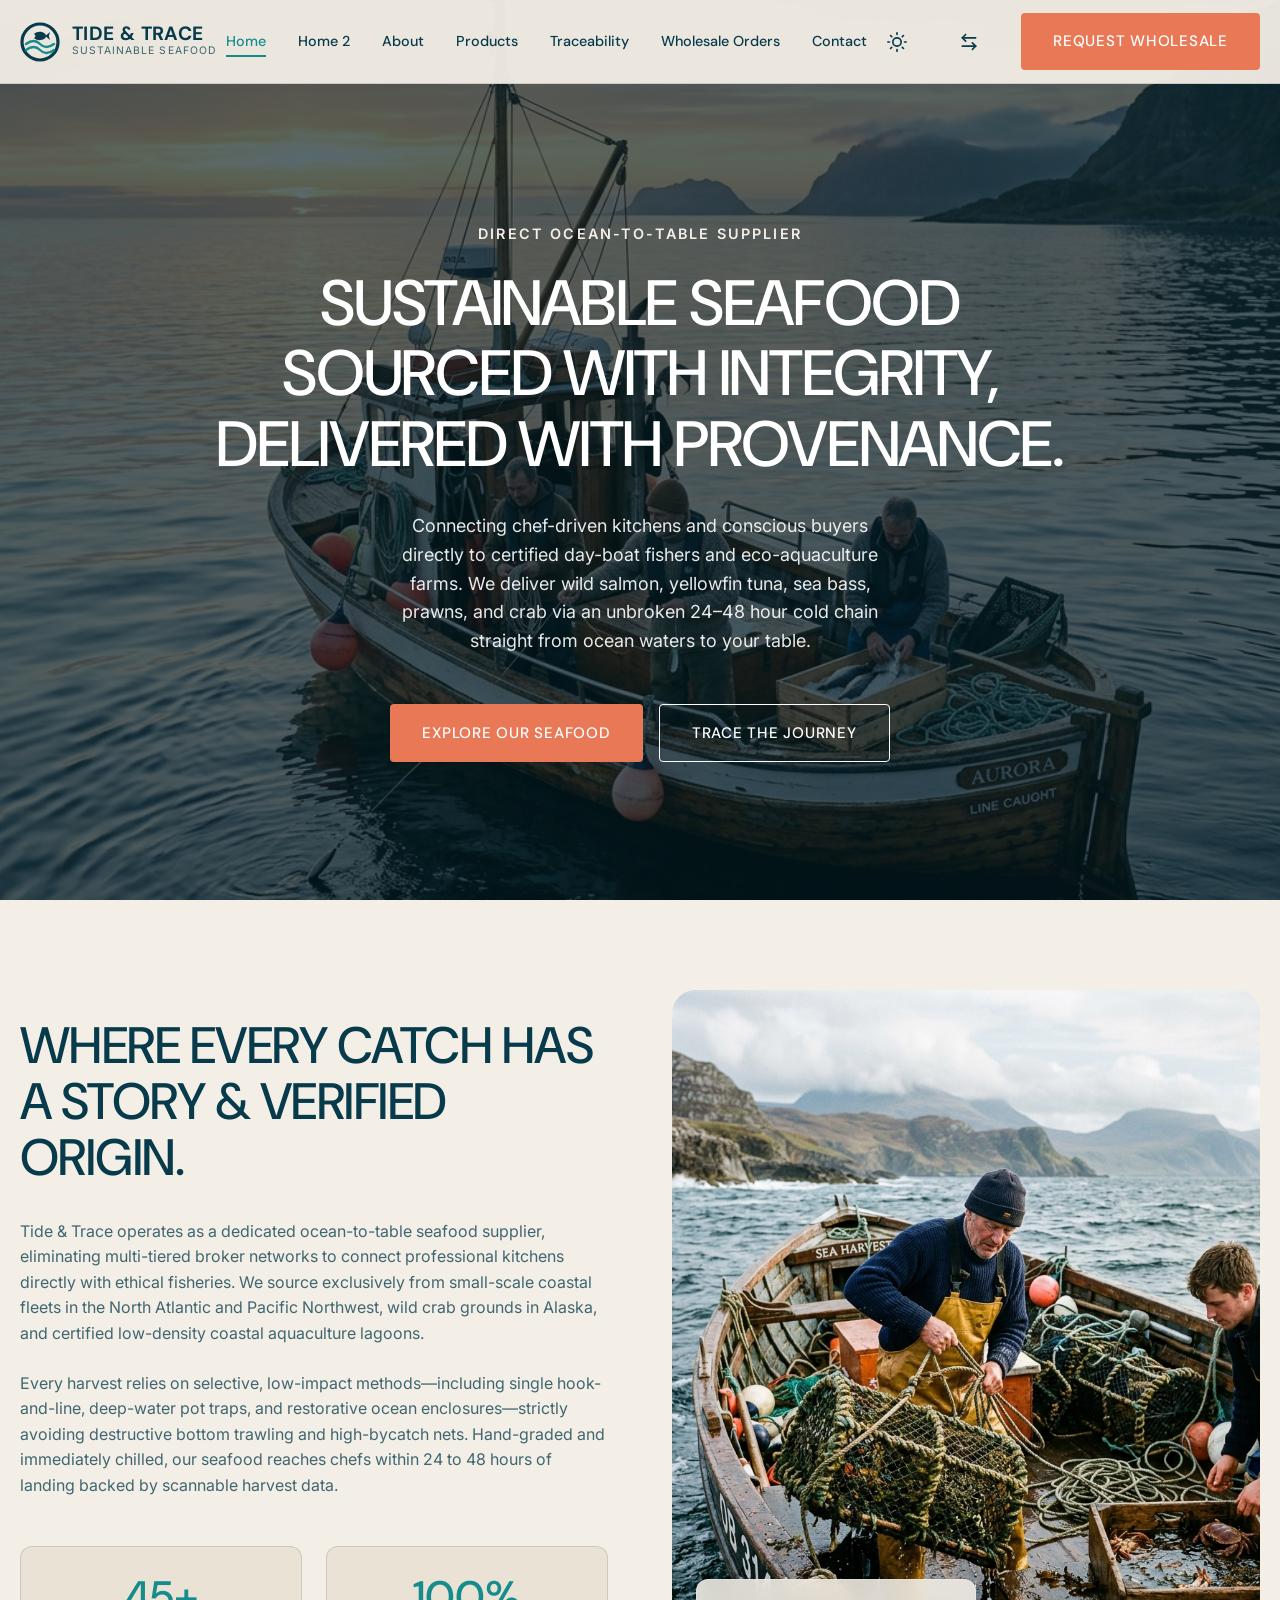
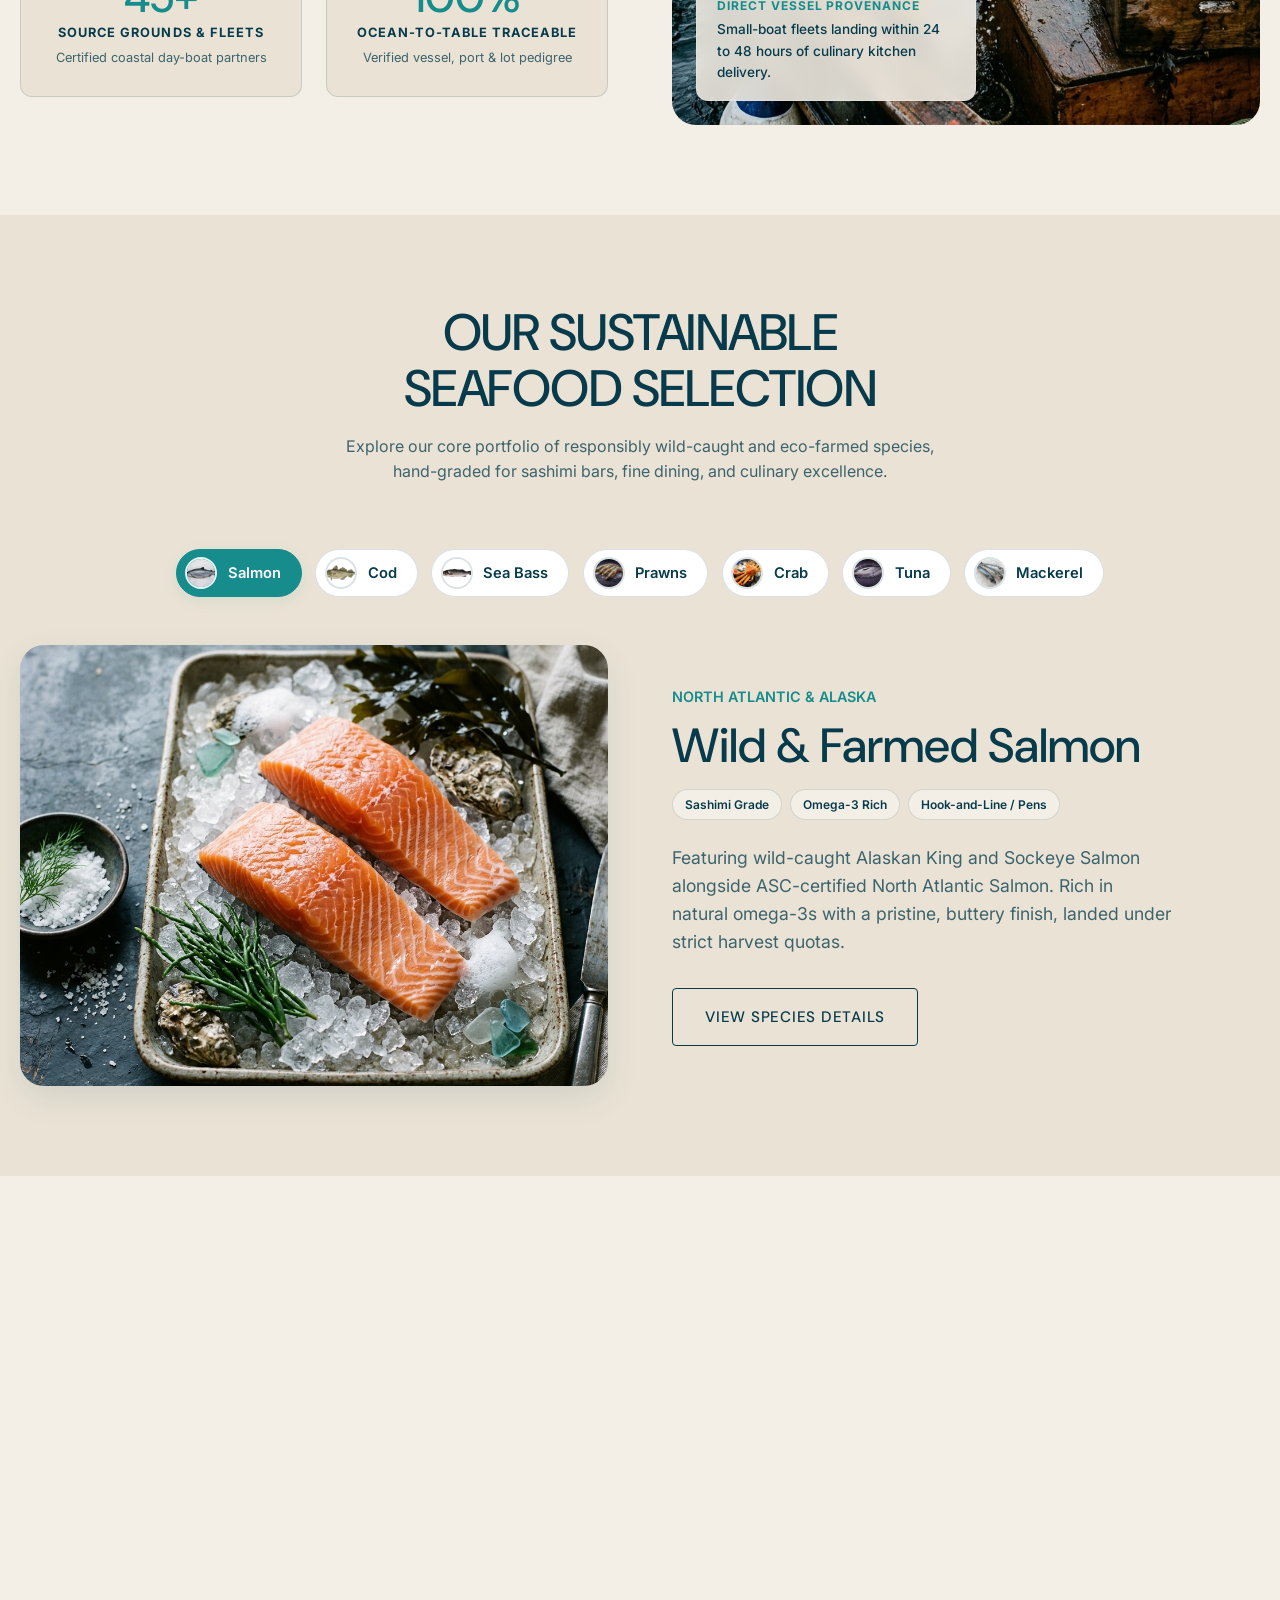
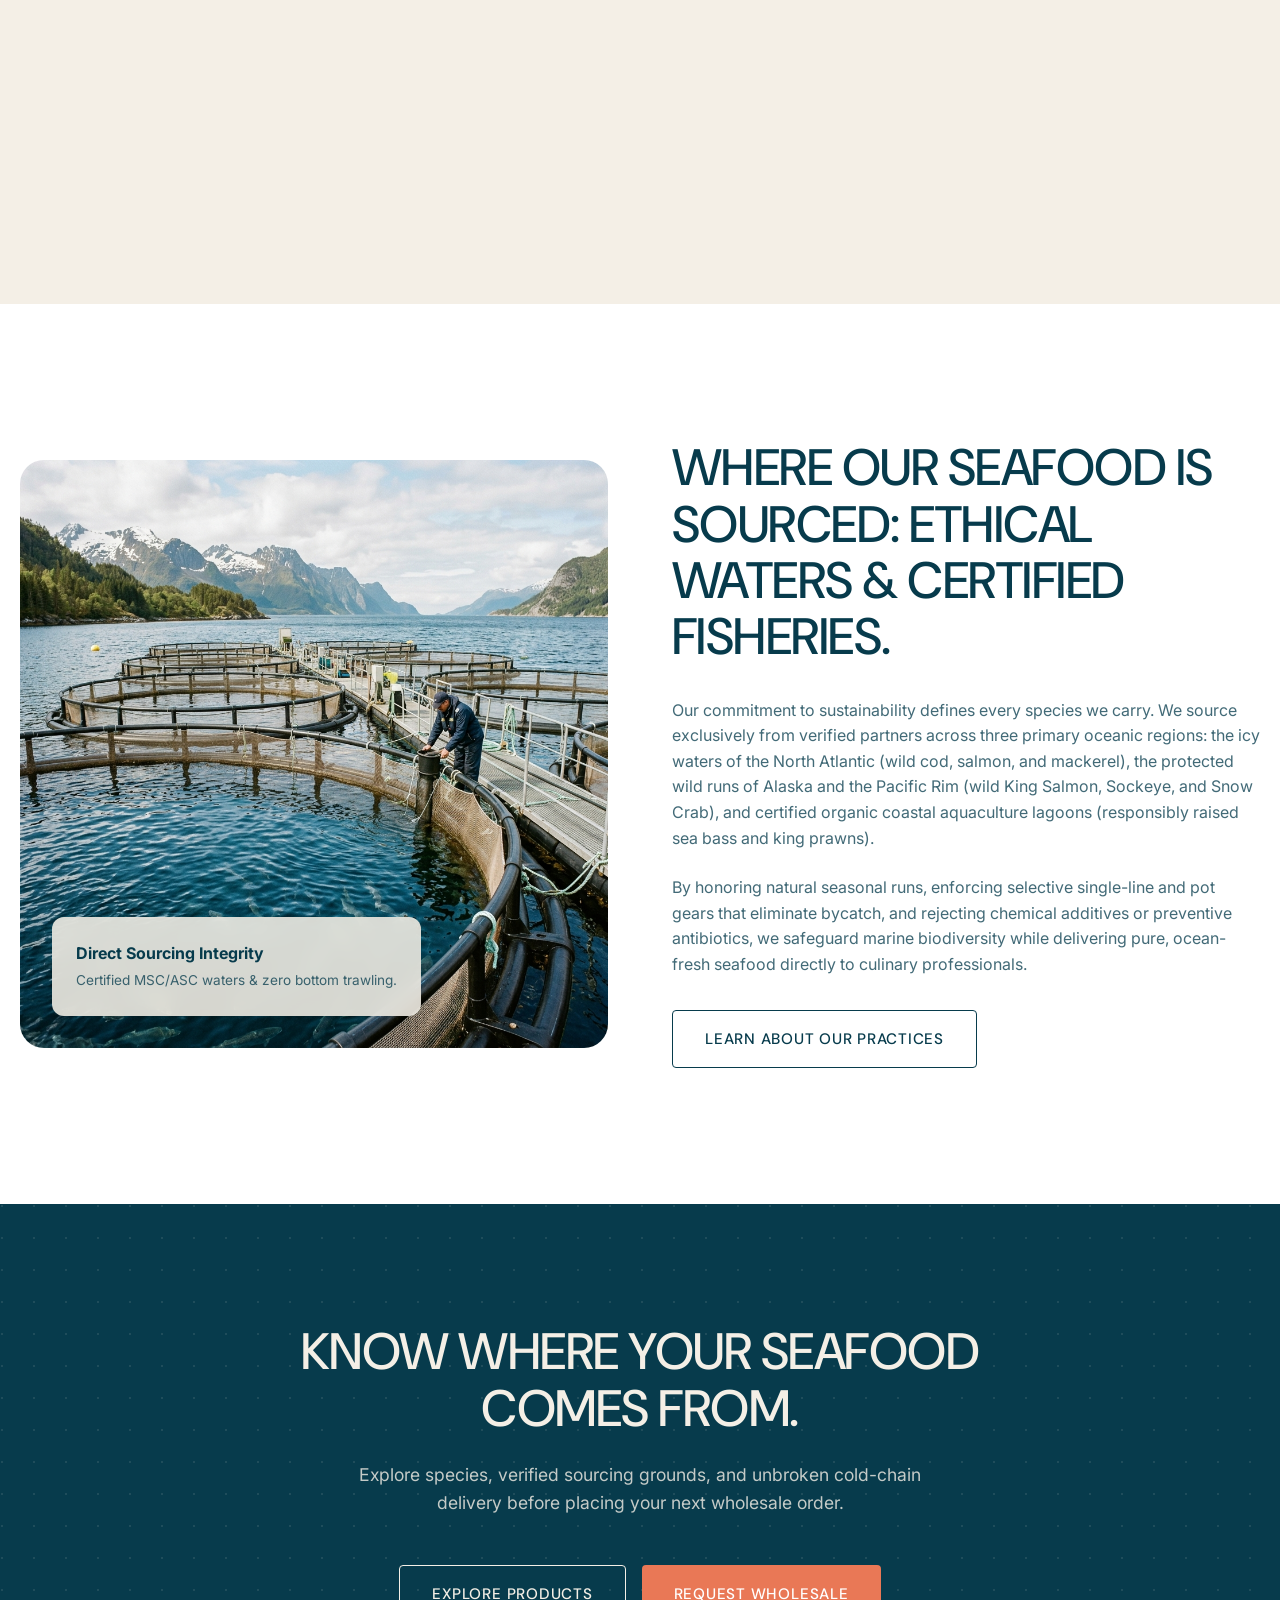
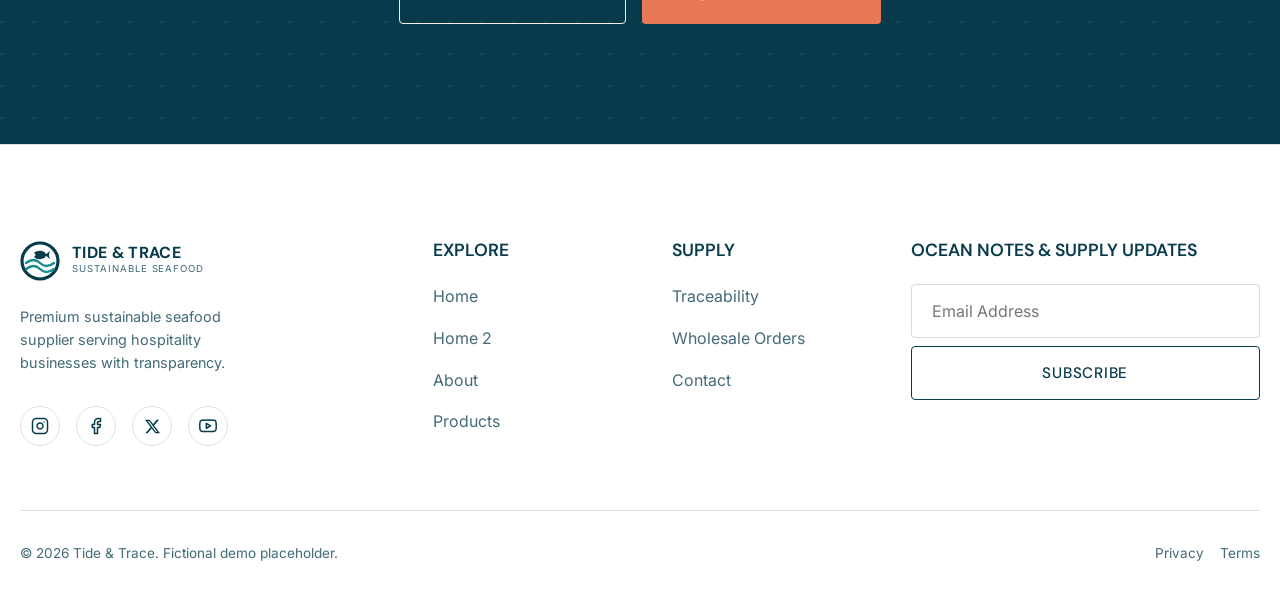
==== commit fb2b1dc0: "third commit" ====
--- a/index.html
+++ b/index.html
@@ -18,11 +18,11 @@
         <div class="container nav-container">
             <a href="index.html" class="nav-logo">
                 <svg viewBox="0 0 100 100" xmlns="http://www.w3.org/2000/svg">
-    <circle cx="50" cy="50" r="45" stroke="#1f2937" stroke-width="8" fill="none" />
-    <path d="M 15 55 Q 35 40 50 55 T 85 55" stroke="#2563eb" stroke-width="6" fill="none" stroke-linecap="round"/>
-    <path d="M 15 70 Q 35 55 50 70 T 85 70" stroke="#2563eb" stroke-width="6" fill="none" stroke-linecap="round"/>
-    <path d="M 65 35 C 65 25, 45 20, 35 30 C 40 33, 40 37, 35 40 C 45 50, 65 45, 65 35 Z" fill="#1f2937"/>
-    <polygon points="63,35 75,25 72,35 75,45" fill="#1f2937"/>
+    <circle cx="50" cy="50" r="45" stroke="currentColor" stroke-width="8" fill="none" class="logo-frame" />
+    <path d="M 15 55 Q 35 40 50 55 T 85 55" stroke="var(--accent-main, #168C8C)" stroke-width="6" fill="none" stroke-linecap="round" class="logo-wave" />
+    <path d="M 15 70 Q 35 55 50 70 T 85 70" stroke="var(--accent-main, #168C8C)" stroke-width="6" fill="none" stroke-linecap="round" class="logo-wave" />
+    <path d="M 65 35 C 65 25, 45 20, 35 30 C 40 33, 40 37, 35 40 C 45 50, 65 45, 65 35 Z" fill="currentColor" class="logo-fish" />
+    <polygon points="63,35 75,25 72,35 75,45" fill="currentColor" class="logo-fish" />
 </svg>
                 <div>
                     <div class="nav-logo-text">TIDE & TRACE</div>
@@ -95,9 +95,9 @@
             <div class="hero-overlay" style="background: rgba(4, 27, 35, 0.65);"></div>
             <div class="container relative z-10">
                 <div class="hero-content reveal active" style="max-width: 900px; margin-inline: auto; display: flex; flex-direction: column; align-items: center;">
-                    <span class="hero-subtitle" style="color: var(--c-sand);">Premium Ocean Supplier</span>
-                    <h1 class="hero-title" style="color: var(--c-white);">FROM RESPONSIBLE WATERS TO BETTER TABLES.</h1>
-                    <p class="hero-text" style="color: rgba(255, 255, 255, 0.9); margin-inline: auto;">Premium seafood sourced with greater transparency, responsible practices and a clear path from ocean to table.</p>
+                    <span class="hero-subtitle" style="color: var(--c-sand);">Direct Ocean-to-Table Supplier</span>
+                    <h1 class="hero-title" style="color: var(--c-white);">SUSTAINABLE SEAFOOD SOURCED WITH INTEGRITY, DELIVERED WITH PROVENANCE.</h1>
+                    <p class="hero-text" style="color: rgba(255, 255, 255, 0.9); margin-inline: auto;">Connecting chef-driven kitchens and conscious buyers directly to certified day-boat fishers and eco-aquaculture farms. We deliver wild salmon, yellowfin tuna, sea bass, prawns, and crab via an unbroken 24–48 hour cold chain straight from ocean waters to your table.</p>
                     <div class="hero-actions" style="justify-content: center;">
                         <a href="products.html" class="btn btn-primary">Explore Our Seafood</a>
                         <a href="traceability.html" class="btn btn-secondary" style="border-color: var(--c-white); color: var(--c-white);">Trace The Journey</a>
@@ -110,23 +110,29 @@
         <section class="section-padding">
             <div class="container split-section" style="gap: 4rem; align-items: center;">
                 <div class="reveal">
-                    <h2 class="editorial-heading" style="margin-bottom: 2rem;">WHERE EVERY CATCH HAS A STORY.</h2>
-                    <p style="margin-bottom: 1.5rem; color: var(--text-secondary);">We believe that better seafood begins long before the catch. Our approach centers on partnering with conscious fisheries and responsible aquaculture operations that prioritize ocean health.</p>
-                    <p style="margin-bottom: 3rem; color: var(--text-secondary);">By maintaining strict cold-chain discipline and cultivating direct supplier relationships, we deliver exceptional freshness and transparency to premium hospitality businesses.</p>
+                    <h2 class="editorial-heading" style="margin-bottom: 2rem;">WHERE EVERY CATCH HAS A STORY & VERIFIED ORIGIN.</h2>
+                    <p style="margin-bottom: 1.5rem; color: var(--text-secondary);">Tide & Trace operates as a dedicated ocean-to-table seafood supplier, eliminating multi-tiered broker networks to connect professional kitchens directly with ethical fisheries. We source exclusively from small-scale coastal fleets in the North Atlantic and Pacific Northwest, wild crab grounds in Alaska, and certified low-density coastal aquaculture lagoons.</p>
+                    <p style="margin-bottom: 3rem; color: var(--text-secondary);">Every harvest relies on selective, low-impact methods—including single hook-and-line, deep-water pot traps, and restorative ocean enclosures—strictly avoiding destructive bottom trawling and high-bycatch nets. Hand-graded and immediately chilled, our seafood reaches chefs within 24 to 48 hours of landing backed by scannable harvest data.</p>
                     
-                    <div class="grid-2">
-                        <div>
-                            <h3 style="font-size: 2.5rem; color: var(--accent-main); margin-bottom: 0.5rem;">45+</h3>
-                            <div style="font-size: 0.8rem; font-weight: 600; letter-spacing: 0.05em; text-transform: uppercase;">Source Locations</div>
-                        </div>
-                        <div>
-                            <h3 style="font-size: 2.5rem; color: var(--accent-main); margin-bottom: 0.5rem;">100%</h3>
-                            <div style="font-size: 0.8rem; font-weight: 600; letter-spacing: 0.05em; text-transform: uppercase;">Traceable Lots</div>
+                    <div class="grid-2" style="gap: 1.5rem;">
+                        <div style="background: var(--bg-secondary); padding: 1.75rem 1.5rem; border-radius: var(--radius-md); border: 1px solid var(--border-color); text-align: center;">
+                            <h3 style="font-size: 2.75rem; color: var(--accent-main); margin-bottom: 0.25rem; font-family: var(--font-heading); line-height: 1;">45+</h3>
+                            <div style="font-size: 0.8rem; font-weight: 700; letter-spacing: 0.08em; text-transform: uppercase; color: var(--text-primary);">Source Grounds & Fleets</div>
+                            <div style="font-size: 0.8rem; color: var(--text-secondary); margin-top: 0.25rem;">Certified coastal day-boat partners</div>
+                        </div>
+                        <div style="background: var(--bg-secondary); padding: 1.75rem 1.5rem; border-radius: var(--radius-md); border: 1px solid var(--border-color); text-align: center;">
+                            <h3 style="font-size: 2.75rem; color: var(--accent-main); margin-bottom: 0.25rem; font-family: var(--font-heading); line-height: 1;">100%</h3>
+                            <div style="font-size: 0.8rem; font-weight: 700; letter-spacing: 0.08em; text-transform: uppercase; color: var(--text-primary);">Ocean-To-Table Traceable</div>
+                            <div style="font-size: 0.8rem; color: var(--text-secondary); margin-top: 0.25rem;">Verified vessel, port & lot pedigree</div>
                         </div>
                     </div>
                 </div>
                 <div class="reveal delay-200" style="position: relative; border-radius: var(--radius-lg); overflow: hidden; aspect-ratio: 4/5;">
-                    <img src="assets/images/sourcing-story.webp" alt="Fishermen working at sea" style="width: 100%; height: 100%; object-fit: cover;">
+                    <img src="assets/images/sourcing-story.webp" alt="Artisanal Fishermen Hauling Fresh Ocean Catch at Sea" style="width: 100%; height: 100%; object-fit: cover;">
+                    <div style="position: absolute; bottom: 1.5rem; inset-inline-start: 1.5rem; background: var(--glass-bg); backdrop-filter: blur(8px); padding: 1rem 1.25rem; border-radius: var(--radius-md); border: 1px solid rgba(255, 255, 255, 0.2); max-width: 280px;">
+                        <div style="font-size: 0.75rem; font-weight: 700; text-transform: uppercase; letter-spacing: 0.08em; color: var(--accent-main); margin-bottom: 0.25rem;">Direct Vessel Provenance</div>
+                        <div style="font-size: 0.85rem; color: var(--text-primary); font-weight: 500;">Small-boat fleets landing within 24 to 48 hours of culinary kitchen delivery.</div>
+                    </div>
                 </div>
             </div>
         </section>
@@ -135,15 +141,18 @@
         <section class="section-padding" style="background-color: var(--bg-secondary);">
             <div class="container">
                 <div class="text-center reveal" style="margin-bottom: 4rem; max-width: 600px; margin-inline: auto;">
-                    <h2 style="margin-bottom: 1rem;">PREMIUM SPECIES</h2>
-                    <p color="var(--text-secondary)">Explore our core selection of responsibly sourced seafood, selected for premium culinary applications.</p>
+                    <h2 style="margin-bottom: 1rem;">OUR SUSTAINABLE SEAFOOD SELECTION</h2>
+                    <p style="color: var(--text-secondary);">Explore our core portfolio of responsibly wild-caught and eco-farmed species, hand-graded for sashimi bars, fine dining, and culinary excellence.</p>
                 </div>
 
                 <div class="species-selector reveal delay-100">
-                    <button class="species-btn active" data-img="assets/images/species-salmon.webp" data-title="Atlantic Salmon" data-source="North Atlantic" data-desc="Rich, buttery texture with deep color. Farmed using advanced responsible aquaculture practices ensuring low environmental impact.">Salmon</button>
-                    <button class="species-btn" data-img="assets/images/species-tuna.webp" data-title="Yellowfin Tuna" data-source="Pacific Ocean" data-desc="Firm texture with deep red color, ideal for raw applications. Caught using sustainable line methods.">Tuna</button>
-                    <button class="species-btn" data-img="assets/images/species-prawns.webp" data-title="King Prawns" data-source="Coastal Aquaculture" data-desc="Sweet, crisp texture. Carefully harvested and immediately chilled to preserve natural ocean sweetness.">Prawns</button>
-                    <button class="species-btn" data-img="assets/images/species-crab.webp" data-title="Snow Crab" data-source="North Pacific" data-desc="Delicate, sweet meat from strictly managed wild-capture fisheries. Processed and frozen at sea.">Crab</button>
+                    <button class="species-btn active" data-img="assets/images/species-salmon.webp" data-title="Wild & Farmed Salmon" data-source="North Atlantic & Alaska" data-tags="Sashimi Grade,Omega-3 Rich,Hook-and-Line / Pens" data-desc="Featuring wild-caught Alaskan King and Sockeye Salmon alongside ASC-certified North Atlantic Salmon. Rich in natural omega-3s with a pristine, buttery finish, landed under strict harvest quotas."><img src="assets/images/Pacific King Salmon.png" class="species-btn-thumb" alt="Salmon">Salmon</button>
+                    <button class="species-btn" data-img="assets/images/Atlantic Cod.png" data-title="Wild Atlantic Cod" data-source="North Atlantic & Iceland" data-tags="Single Hook & Line,Day-Boat Landed,MSC Certified" data-desc="Pristine line-caught Atlantic Cod with tender, snow-white flakes and clean oceanic sweetness. Handled with immediate slush-ice bleed and unbroken 0°C chilling for optimal culinary yield."><img src="assets/images/Atlantic Cod.png" class="species-btn-thumb" alt="Atlantic Cod">Cod</button>
+                    <button class="species-btn" data-img="assets/images/species-seabass.webp" data-title="European & Black Sea Bass" data-source="Mediterranean & Atlantic Coasts" data-tags="Delicate Sweet Flakes,Crisp-Skin Yield,Eco-Aquaculture" data-desc="Delicate, sweet white flakes with crisp-skin potential. Sourced from artisanal small-boat hook fleets and low-impact coastal pens maintaining superior water quality standards."><img src="assets/images/European Sea Bass.png" class="species-btn-thumb" alt="Sea Bass">Sea Bass</button>
+                    <button class="species-btn" data-img="assets/images/species-prawns.webp" data-title="King Prawns & Spot Prawns" data-source="Clean Coastal Aquaculture & Pacific" data-tags="Natural Ocean Sweetness,Mangrove-Friendly,Cold-Chilled Ice" data-desc="Sweet, crisp texture and vibrant coloration. Harvested from certified organic mangrove-friendly aquaculture and cold-water spot prawn traps, immediately chilled on ice."><img src="assets/images/King Prawns.png" class="species-btn-thumb" alt="Prawns">Prawns</button>
+                    <button class="species-btn" data-img="assets/images/species-crab.webp" data-title="Wild Snow Crab & King Crab" data-source="Bering Sea & North Pacific" data-tags="Sweet Leg Clusters,Bering Sea Wild,Escape-Ring Traps" data-desc="Succulent, naturally sweet leg clusters harvested from strictly regulated sub-arctic fisheries using escape-ring pot traps to protect juvenile crab populations."><img src="assets/images/Snow Crab.png" class="species-btn-thumb" alt="Crab">Crab</button>
+                    <button class="species-btn" data-img="assets/images/species-tuna.webp" data-title="Yellowfin & Albacore Tuna" data-source="Pacific & Indo-Pacific Oceans" data-tags="Sashimi Grade A+,Zero Bycatch,Pole-and-Line" data-desc="Sashimi-grade loins and whole fish caught exclusively with artisanal pole-and-line and trolling lines. Clean ruby-red flesh, firm culinary texture, and zero dolphin or turtle bycatch."><img src="assets/images/Yellowfin Tuna.png" class="species-btn-thumb" alt="Tuna">Tuna</button>
+                    <button class="species-btn" data-img="assets/images/species-mackerel.webp" data-title="Atlantic & Spanish Mackerel" data-source="North Atlantic Open Waters" data-tags="Rich Healthy Oils,Bold Flavor,Pelagic Handline" data-desc="Rich in healthy oils and bold, savory flavor. Harvested by coastal day-boats using pelagic handlines, ideal for curing, searing, and traditional sushi preparations."><img src="assets/images/Atlantic Mackerel.png" class="species-btn-thumb" alt="Mackerel">Mackerel</button>
                 </div>
 
                 <div class="species-display reveal delay-200">
@@ -151,9 +160,14 @@
                         <img id="species-explorer-img" src="assets/images/species-salmon.webp" alt="Species showcase">
                     </div>
                     <div>
-                        <div style="font-size: 0.9rem; font-weight: 600; color: var(--accent-main); text-transform: uppercase; margin-bottom: 1rem;" id="species-explorer-source">North Atlantic</div>
-                        <h3 id="species-explorer-title" style="font-size: 3rem; margin-bottom: 1.5rem;">Atlantic Salmon</h3>
-                        <p id="species-explorer-desc" style="color: var(--text-secondary); margin-bottom: 2rem; font-size: 1.1rem; max-width: 500px;">Rich, buttery texture with deep color. Farmed using advanced responsible aquaculture practices ensuring low environmental impact.</p>
+                        <div style="font-size: 0.9rem; font-weight: 600; color: var(--accent-main); text-transform: uppercase; margin-bottom: 0.75rem;" id="species-explorer-source">North Atlantic & Alaska</div>
+                        <h3 id="species-explorer-title" style="font-size: 3rem; margin-bottom: 1rem;">Wild & Farmed Salmon</h3>
+                        <div style="display: flex; gap: 0.5rem; flex-wrap: wrap; margin-bottom: 1.5rem;" id="species-explorer-tags">
+                            <span style="font-size: 0.75rem; background: var(--bg-primary); padding: 0.3rem 0.75rem; border-radius: 100px; border: 1px solid var(--border-color); font-weight: 600;">Sashimi Grade</span>
+                            <span style="font-size: 0.75rem; background: var(--bg-primary); padding: 0.3rem 0.75rem; border-radius: 100px; border: 1px solid var(--border-color); font-weight: 600;">Omega-3 Rich</span>
+                            <span style="font-size: 0.75rem; background: var(--bg-primary); padding: 0.3rem 0.75rem; border-radius: 100px; border: 1px solid var(--border-color); font-weight: 600;">Hook-and-Line / Pens</span>
+                        </div>
+                        <p id="species-explorer-desc" style="color: var(--text-secondary); margin-bottom: 2rem; font-size: 1.1rem; max-width: 500px; line-height: 1.6;">Featuring wild-caught Alaskan King and Sockeye Salmon alongside ASC-certified North Atlantic Salmon. Rich in natural omega-3s with a pristine, buttery finish, landed under strict harvest quotas.</p>
                         <a href="products.html" class="btn btn-secondary">View Species Details</a>
                     </div>
                 </div>
@@ -163,37 +177,37 @@
         <!-- SECTION 04 - OCEAN-TO-TABLE JOURNEY -->
         <section class="section-padding">
             <div class="container text-center reveal">
-                <h2 style="margin-bottom: 1rem;">OCEAN TO TABLE</h2>
-                <p style="color: var(--text-secondary); max-width: 600px; margin-inline: auto;">Our transparent supply chain ensures quality, freshness, and accountability at every stage.</p>
+                <h2 style="margin-bottom: 1rem;">HOW OUR SEAFOOD REACHES YOUR TABLE: THE 4-STAGE COLD CHAIN</h2>
+                <p style="color: var(--text-secondary); max-width: 650px; margin-inline: auto;">From ocean landing to chef walk-in cooler in under 48 hours—monitored at 0°C to 2°C with scannable batch provenance at every transition.</p>
                 
                 <div class="timeline">
                     <div class="timeline-step">
                         <div class="timeline-icon">
                             <svg width="32" height="32" viewBox="0 0 24 24" fill="none" stroke="currentColor" stroke-width="1.5" stroke-linecap="round" stroke-linejoin="round"><circle cx="12" cy="5" r="3"/><path d="M12 22V8"/><path d="M5 12H2a10 10 0 0 0 20 0h-3"/></svg>
                         </div>
-                        <h4 class="timeline-title">01 SOURCE</h4>
-                        <p class="timeline-desc">Responsible wild capture or aquaculture.</p>
+                        <h4 class="timeline-title">01 HARVEST & CHILL</h4>
+                        <p class="timeline-desc">Day-boat harvesters use selective gear and slush-ice catch at sea to 0°C within minutes.</p>
                     </div>
                     <div class="timeline-step">
                         <div class="timeline-icon">
                             <svg width="32" height="32" viewBox="0 0 24 24" fill="none" stroke="currentColor" stroke-width="1.5" stroke-linecap="round" stroke-linejoin="round"><path d="M16 4h2a2 2 0 0 1 2 2v14a2 2 0 0 1-2 2H6a2 2 0 0 1-2-2V6a2 2 0 0 1 2-2h2"/><rect x="8" y="2" width="8" height="4" rx="1" ry="1"/><path d="M9 14l2 2 4-4"/></svg>
                         </div>
-                        <h4 class="timeline-title">02 VERIFY</h4>
-                        <p class="timeline-desc">Quality check and lot registration.</p>
+                        <h4 class="timeline-title">02 DIGITAL LOT TAG</h4>
+                        <p class="timeline-desc">Landed lots are logged with GPS coordinates, vessel identity, and tamper-proof QR tracking codes.</p>
                     </div>
                     <div class="timeline-step">
                         <div class="timeline-icon">
                             <svg width="32" height="32" viewBox="0 0 24 24" fill="none" stroke="currentColor" stroke-width="1.5" stroke-linecap="round" stroke-linejoin="round"><path d="M14 14.76V3.5a2.5 2.5 0 0 0-5 0v11.26a4.5 4.5 0 1 0 5 0z"/><path d="M12 7v5"/></svg>
                         </div>
-                        <h4 class="timeline-title">03 CHILL</h4>
-                        <p class="timeline-desc">Immediate temperature control applied.</p>
+                        <h4 class="timeline-title">03 UNBROKEN COLD CHAIN</h4>
+                        <p class="timeline-desc">Smart-sensor chilled transport maintains continuous 0°C–2°C logs without warehouse delays.</p>
                     </div>
                     <div class="timeline-step">
                         <div class="timeline-icon">
                             <svg width="32" height="32" viewBox="0 0 24 24" fill="none" stroke="currentColor" stroke-width="1.5" stroke-linecap="round" stroke-linejoin="round"><rect x="1" y="3" width="15" height="13"/><polygon points="16 8 20 8 23 11 23 16 16 16 16 8"/><circle cx="5.5" cy="18.5" r="2.5"/><circle cx="18.5" cy="18.5" r="2.5"/></svg>
                         </div>
-                        <h4 class="timeline-title">04 DELIVER</h4>
-                        <p class="timeline-desc">Monitored cold-chain distribution.</p>
+                        <h4 class="timeline-title">04 DIRECT DELIVERY</h4>
+                        <p class="timeline-desc">Delivered straight to restaurants and hospitality kitchens within 24–48 hours of landing.</p>
                     </div>
                 </div>
             </div>
@@ -205,14 +219,14 @@
                 <div class="reveal delay-100" style="position: relative; border-radius: var(--radius-lg); overflow: hidden; aspect-ratio: 1/1;">
                     <img src="assets/images/aquaculture.webp" alt="Responsible aquaculture" style="width: 100%; height: 100%; object-fit: cover;">
                     <div style="position: absolute; bottom: 2rem; inset-inline-start: 2rem; background: var(--glass-bg); padding: 1.5rem; border-radius: var(--radius-md); backdrop-filter: blur(8px);">
-                        <div style="font-weight: 700; margin-bottom: 0.25rem;">Traceability Focus</div>
-                        <div style="font-size: 0.85rem; color: var(--text-secondary);">Reducing waste & ensuring freshness.</div>
+                        <div style="font-weight: 700; margin-bottom: 0.25rem;">Direct Sourcing Integrity</div>
+                        <div style="font-size: 0.85rem; color: var(--text-secondary);">Certified MSC/ASC waters & zero bottom trawling.</div>
                     </div>
                 </div>
                 <div class="reveal">
-                    <h2 class="editorial-heading" style="margin-bottom: 2rem;">BETTER SOURCING STARTS BEFORE THE CATCH.</h2>
-                    <p style="margin-bottom: 1.5rem; color: var(--text-secondary);">Our commitment to sustainability isn't an afterthought—it is the foundation of our supply chain. We work exclusively with suppliers who practice responsible fishing and progressive aquaculture.</p>
-                    <p style="margin-bottom: 2rem; color: var(--text-secondary);">By aligning with seasonal sourcing cycles and maintaining strict traceability protocols, we help premium kitchens reduce unnecessary waste while serving exceptional seafood.</p>
+                    <h2 class="editorial-heading" style="margin-bottom: 2rem;">WHERE OUR SEAFOOD IS SOURCED: ETHICAL WATERS & CERTIFIED FISHERIES.</h2>
+                    <p style="margin-bottom: 1.5rem; color: var(--text-secondary);">Our commitment to sustainability defines every species we carry. We source exclusively from verified partners across three primary oceanic regions: the icy waters of the North Atlantic (wild cod, salmon, and mackerel), the protected wild runs of Alaska and the Pacific Rim (wild King Salmon, Sockeye, and Snow Crab), and certified organic coastal aquaculture lagoons (responsibly raised sea bass and king prawns).</p>
+                    <p style="margin-bottom: 2rem; color: var(--text-secondary);">By honoring natural seasonal runs, enforcing selective single-line and pot gears that eliminate bycatch, and rejecting chemical additives or preventive antibiotics, we safeguard marine biodiversity while delivering pure, ocean-fresh seafood directly to culinary professionals.</p>
                     <a href="about.html" class="btn btn-secondary">Learn About Our Practices</a>
                 </div>
             </div>
@@ -223,7 +237,7 @@
             <div style="position: absolute; inset: 0; opacity: 0.1; background-image: radial-gradient(circle at 2px 2px, var(--c-sand) 1px, transparent 0); background-size: 32px 32px;"></div>
             <div class="container relative z-10 text-center reveal">
                 <h2 style="color: var(--c-sand); margin-bottom: 1.5rem; max-width: 800px; margin-inline: auto;">KNOW WHERE YOUR SEAFOOD COMES FROM.</h2>
-                <p style="color: rgba(244, 239, 230, 0.8); margin-bottom: 3rem; font-size: 1.1rem; max-width: 600px; margin-inline: auto;">Explore species, sourcing methods and traceability information before your next order.</p>
+                <p style="color: rgba(244, 239, 230, 0.8); margin-bottom: 3rem; font-size: 1.1rem; max-width: 600px; margin-inline: auto;">Explore species, verified sourcing grounds, and unbroken cold-chain delivery before placing your next wholesale order.</p>
                 <div style="display: flex; gap: 1rem; justify-content: center; flex-wrap: wrap;">
                     <a href="products.html" class="btn btn-secondary" style="border-color: var(--c-sand); color: var(--c-sand);">Explore Products</a>
                     <a href="#" class="btn btn-primary" data-modal-target="wholesale-modal">Request Wholesale</a>
@@ -310,11 +324,11 @@
                 <div>
                     <div class="nav-logo" style="margin-bottom: 1.5rem;">
                         <svg width="32" height="32" viewBox="0 0 100 100" xmlns="http://www.w3.org/2000/svg">
-    <circle cx="50" cy="50" r="45" stroke="#1f2937" stroke-width="8" fill="none" />
-    <path d="M 15 55 Q 35 40 50 55 T 85 55" stroke="#2563eb" stroke-width="6" fill="none" stroke-linecap="round"/>
-    <path d="M 15 70 Q 35 55 50 70 T 85 70" stroke="#2563eb" stroke-width="6" fill="none" stroke-linecap="round"/>
-    <path d="M 65 35 C 65 25, 45 20, 35 30 C 40 33, 40 37, 35 40 C 45 50, 65 45, 65 35 Z" fill="#1f2937"/>
-    <polygon points="63,35 75,25 72,35 75,45" fill="#1f2937"/>
+    <circle cx="50" cy="50" r="45" stroke="currentColor" stroke-width="8" fill="none" class="logo-frame" />
+    <path d="M 15 55 Q 35 40 50 55 T 85 55" stroke="var(--accent-main, #168C8C)" stroke-width="6" fill="none" stroke-linecap="round" class="logo-wave" />
+    <path d="M 15 70 Q 35 55 50 70 T 85 70" stroke="var(--accent-main, #168C8C)" stroke-width="6" fill="none" stroke-linecap="round" class="logo-wave" />
+    <path d="M 65 35 C 65 25, 45 20, 35 30 C 40 33, 40 37, 35 40 C 45 50, 65 45, 65 35 Z" fill="currentColor" class="logo-fish" />
+    <polygon points="63,35 75,25 72,35 75,45" fill="currentColor" class="logo-fish" />
 </svg>
                         <div>
                             <div class="nav-logo-text" style="font-size: 1rem;">TIDE & TRACE</div>
--- a/assets/css/style.css
+++ b/assets/css/style.css
@@ -6,33 +6,46 @@
 @import url('https://fonts.googleapis.com/css2?family=Playfair+Display:ital,wght@0,400;0,600;1,400&display=swap');
 
 /* ==========================================================================
-   VARIABLES (Light & Dark Theme)
+   OCEAN-INSPIRED BRAND PALETTE & DESIGN SYSTEM
    ========================================================================== */
 :root {
-  /* Brand Colors - Light Theme */
-  --c-deep-ocean: #073B4C;
-  --c-sea-teal: #168C8C;
-  --c-coral: #E97856;
-  --c-sand: #F4EFE6;
+  /* Brand Core Hues - Ocean Inspired */
+  --c-deep-ocean: #073B4C;      /* Abyssal deep ocean blue */
+  --c-ocean-blue: #0E5A73;      /* Coastal marine blue */
+  --c-tidal-blue: #4EA8DE;      /* Tidal azure highlight */
+  --c-sea-teal: #168C8C;        /* Signature coastal sea teal */
+  --c-sea-teal-glow: #20B2B2;   /* Luminous sea teal */
+  --c-seafoam: #E6F4F4;         /* Soft seafoam tone */
+  --c-coral: #E97856;           /* Complementary marine coral */
+  --c-coral-hover: #D66746;     /* Deepened reef coral */
+  --c-sand: #F4EFE6;            /* Natural coastal sea sand */
+  --c-sand-dune: #EAE3D5;       /* Warm coastal dune tone */
   --c-white: #FFFFFF;
   --c-black: #000000;
 
-  /* Theme Mapping */
+  /* Theme Mapping - Light Mode */
   --bg-primary: var(--c-sand);
-  --bg-secondary: #EAE3D5;
+  --bg-secondary: var(--c-sand-dune);
   --text-primary: var(--c-deep-ocean);
-  --text-secondary: rgba(7, 59, 76, 0.75);
+  --text-secondary: rgba(7, 59, 76, 0.76);
+  --text-muted: rgba(7, 59, 76, 0.50);
   --accent-main: var(--c-sea-teal);
+  --accent-secondary: var(--c-ocean-blue);
+  --accent-subtle: rgba(22, 140, 140, 0.10);
+  --accent-glow: rgba(22, 140, 140, 0.22);
   --accent-cta: var(--c-coral);
+  --accent-cta-hover: var(--c-coral-hover);
   --border-color: rgba(7, 59, 76, 0.15);
+  --border-subtle: rgba(7, 59, 76, 0.08);
   --card-bg: var(--c-white);
-  --glass-bg: rgba(244, 239, 230, 0.85);
+  --glass-bg: rgba(244, 239, 230, 0.88);
   --nav-bg: rgba(244, 239, 230, 0.95);
   --footer-bg: var(--c-white);
   --footer-text: var(--c-deep-ocean);
-  --input-bg: rgba(255, 255, 255, 0.8);
-  --shadow-sm: 0 4px 12px rgba(7, 59, 76, 0.05);
-  --shadow-md: 0 12px 32px rgba(7, 59, 76, 0.08);
+  --input-bg: rgba(255, 255, 255, 0.88);
+  --shadow-sm: 0 4px 14px rgba(7, 59, 76, 0.06);
+  --shadow-md: 0 12px 32px rgba(7, 59, 76, 0.10);
+  --shadow-glow: 0 0 20px rgba(22, 140, 140, 0.20);
 
   /* Typography */
   --font-heading: 'DM Sans', sans-serif;
@@ -51,21 +64,29 @@
 }
 
 [data-theme="dark"] {
-  --bg-primary: #041B23; /* Darker deep ocean */
-  --bg-secondary: #072B38;
+  /* Theme Mapping - Dark Mode (Abyssal Ocean) */
+  --bg-primary: #041B23;       /* Abyssal oceanic trench deep blue */
+  --bg-secondary: #072B38;     /* Continental shelf navy */
   --text-primary: var(--c-sand);
-  --text-secondary: rgba(244, 239, 230, 0.7);
-  --accent-main: #20B2B2; /* Brighter teal for contrast */
+  --text-secondary: rgba(244, 239, 230, 0.72);
+  --text-muted: rgba(244, 239, 230, 0.45);
+  --accent-main: var(--c-sea-teal-glow); /* Radiant bioluminescent sea teal */
+  --accent-secondary: var(--c-tidal-blue);
+  --accent-subtle: rgba(32, 178, 178, 0.15);
+  --accent-glow: rgba(32, 178, 178, 0.28);
   --accent-cta: var(--c-coral);
-  --border-color: rgba(244, 239, 230, 0.1);
-  --card-bg: #072530;
-  --glass-bg: rgba(4, 27, 35, 0.85);
+  --accent-cta-hover: var(--c-coral-hover);
+  --border-color: rgba(32, 178, 178, 0.18);
+  --border-subtle: rgba(244, 239, 230, 0.08);
+  --card-bg: #072530;          /* Deep ocean slate card */
+  --glass-bg: rgba(4, 27, 35, 0.88);
   --nav-bg: rgba(4, 27, 35, 0.95);
-  --footer-bg: #03151B;
+  --footer-bg: #03151B;        /* Abyssal trench floor */
   --footer-text: var(--c-sand);
-  --input-bg: rgba(7, 43, 56, 0.8);
-  --shadow-sm: 0 4px 12px rgba(0, 0, 0, 0.2);
-  --shadow-md: 0 12px 32px rgba(0, 0, 0, 0.4);
+  --input-bg: rgba(7, 43, 56, 0.85);
+  --shadow-sm: 0 4px 14px rgba(0, 0, 0, 0.28);
+  --shadow-md: 0 14px 36px rgba(0, 0, 0, 0.48);
+  --shadow-glow: 0 0 24px rgba(32, 178, 178, 0.25);
 }
 
 /* ==========================================================================
@@ -103,7 +124,7 @@
 h2 { font-size: clamp(2rem, 4vw, 3.5rem); letter-spacing: -0.01em; }
 h3 { font-size: clamp(1.5rem, 3vw, 2.5rem); }
 
-.editorial-heading { font-family: var(--font-editorial); font-style: italic; font-weight: 400; }
+.editorial-heading { font-family: var(--font-heading); font-style: normal; font-weight: 500; }
 
 a {
   color: inherit;
@@ -172,7 +193,7 @@
 .btn-primary:hover {
   transform: translateY(-3px);
   box-shadow: 0 12px 28px rgba(233, 120, 86, 0.4);
-  background-color: #D66746;
+  background-color: var(--accent-cta-hover);
 }
 
 .btn-secondary {
@@ -586,19 +607,20 @@
   border-radius: var(--radius-md);
   overflow: hidden;
   border: 1px solid var(--border-color);
-  transition: transform var(--transition-normal), box-shadow var(--transition-normal);
+  transition: transform var(--transition-normal), box-shadow var(--transition-normal), border-color var(--transition-normal);
   display: flex;
   flex-direction: column;
 }
 
 .product-card:hover {
-  transform: translateY(-10px);
+  transform: translateY(-8px);
   box-shadow: var(--shadow-md);
+  border-color: var(--accent-main);
 }
 
 .product-img-wrapper {
   position: relative;
-  padding-top: 75%; /* 4:3 aspect ratio */
+  padding-top: 72%; /* Optimal landscape presentation */
   overflow: hidden;
 }
 
@@ -617,34 +639,190 @@
 
 .product-badge {
   position: absolute;
-  top: 1rem;
-  inset-inline-start: 1rem;
+  top: 0.85rem;
+  inset-inline-start: 0.85rem;
   background-color: var(--glass-bg);
-  padding: 0.25rem 0.75rem;
+  padding: 0.25rem 0.65rem;
   border-radius: 100px;
-  font-size: 0.75rem;
+  font-size: 0.72rem;
   font-weight: 600;
   text-transform: uppercase;
-  color: var(--text-primary);
-  backdrop-filter: blur(4px);
+  color: var(--accent-main);
+  border: 1px solid var(--border-color);
+  backdrop-filter: blur(8px);
+  -webkit-backdrop-filter: blur(8px);
+  z-index: 2;
+}
+
+.product-grade-badge {
+  position: absolute;
+  top: 0.85rem;
+  inset-inline-end: 0.85rem;
+  background-color: rgba(7, 59, 76, 0.88);
+  color: #ffffff;
+  padding: 0.25rem 0.65rem;
+  border-radius: 100px;
+  font-size: 0.7rem;
+  font-weight: 600;
+  text-transform: uppercase;
+  letter-spacing: 0.04em;
+  border: 1px solid rgba(255, 255, 255, 0.25);
+  backdrop-filter: blur(8px);
+  -webkit-backdrop-filter: blur(8px);
+  z-index: 2;
+}
+
+[data-theme="dark"] .product-grade-badge {
+  background-color: rgba(4, 27, 35, 0.92);
+  border-color: rgba(32, 178, 178, 0.35);
+  color: var(--c-sand);
 }
 
 .product-content {
-  padding: 2rem;
+  padding: 1.75rem 1.5rem 1.5rem;
   display: flex;
   flex-direction: column;
   flex-grow: 1;
 }
 
+.product-header-info {
+  margin-bottom: 0.6rem;
+}
+
 .product-title {
-  font-size: 1.5rem;
-  margin-bottom: 0.5rem;
+  font-size: 1.35rem;
+  margin-bottom: 0.2rem;
+  line-height: 1.25;
+}
+
+.product-scientific {
+  display: block;
+  font-size: 0.78rem;
+  color: var(--accent-main);
+  font-weight: 600;
+  letter-spacing: 0.02em;
+  font-style: italic;
 }
 
 .product-desc {
   color: var(--text-secondary);
-  font-size: 0.95rem;
-  margin-bottom: 1.5rem;
+  font-size: 0.88rem;
+  line-height: 1.5;
+  margin-bottom: 1.15rem;
+}
+
+/* Product Specifications Grid */
+.product-specs {
+  background-color: var(--bg-primary);
+  border: 1px solid var(--border-color);
+  border-radius: var(--radius-sm);
+  padding: 0.85rem 1rem;
+  margin-bottom: 1.25rem;
+  display: flex;
+  flex-direction: column;
+  gap: 0.6rem;
+  font-size: 0.82rem;
+}
+
+.spec-row {
+  display: flex;
+  flex-direction: column;
+  gap: 0.15rem;
+}
+
+.spec-label {
+  font-size: 0.68rem;
+  font-weight: 600;
+  text-transform: uppercase;
+  letter-spacing: 0.05em;
+  color: var(--accent-main);
+}
+
+.spec-value {
+  color: var(--text-primary);
+  font-weight: 500;
+  line-height: 1.35;
+}
+
+/* Product Purchasing Footer & Pricing */
+.product-purchase-footer {
+  margin-top: auto;
+  padding-top: 1.15rem;
+  border-top: 1px solid var(--border-color);
+  display: flex;
+  align-items: flex-end;
+  justify-content: space-between;
+  gap: 0.75rem;
+  flex-wrap: wrap;
+}
+
+.price-container {
+  display: flex;
+  flex-direction: column;
+}
+
+.price-label {
+  font-size: 0.66rem;
+  text-transform: uppercase;
+  letter-spacing: 0.06em;
+  color: var(--text-secondary);
+  font-weight: 600;
+  margin-bottom: 0.15rem;
+}
+
+.price-main {
+  display: flex;
+  align-items: baseline;
+  gap: 0.25rem;
+  line-height: 1;
+}
+
+.price-amount {
+  font-family: var(--font-heading);
+  font-size: 1.35rem;
+  font-weight: 700;
+  color: var(--accent-main);
+}
+
+.price-unit {
+  font-size: 0.82rem;
+  font-weight: 500;
+  color: var(--text-secondary);
+}
+
+.price-case-calc {
+  font-size: 0.74rem;
+  color: var(--text-secondary);
+  margin-top: 0.25rem;
+  font-weight: 500;
+}
+
+.card-action-btns {
+  display: flex;
+  gap: 0.5rem;
+  align-items: center;
+}
+
+.btn-sm {
+  padding: 0.62rem 1rem;
+  font-size: 0.78rem;
+  letter-spacing: 0.04em;
+  font-weight: 600;
+  border-radius: var(--radius-sm);
+}
+
+@media (max-width: 480px) {
+  .product-purchase-footer {
+    flex-direction: column;
+    align-items: stretch;
+    gap: 1rem;
+  }
+  .card-action-btns {
+    width: 100%;
+  }
+  .card-action-btns .btn {
+    flex: 1;
+  }
 }
 
 .product-meta {
@@ -862,7 +1040,7 @@
 .form-control:focus {
   outline: none;
   border-color: var(--accent-main);
-  box-shadow: 0 0 0 3px rgba(22, 140, 140, 0.1);
+  box-shadow: 0 0 0 3px var(--accent-subtle);
 }
 
 textarea.form-control {
@@ -909,6 +1087,9 @@
 
 .modal-container {
   background-color: var(--card-bg);
+  border: 1px solid var(--border-color);
+  box-shadow: var(--shadow-md);
+  color: var(--text-primary);
   width: 100%;
   max-width: 600px;
   border-radius: var(--radius-lg);
@@ -1076,27 +1257,56 @@
 }
 
 /* Species Explorer Interactive */
+/* Species Explorer Interactive with Thumbnails */
 .species-selector {
   display: flex;
   flex-wrap: wrap;
-  gap: 1rem;
+  gap: 0.85rem;
   margin-bottom: 3rem;
   justify-content: center;
 }
 
 .species-btn {
-  padding: 0.75rem 1.5rem;
+  display: inline-flex;
+  align-items: center;
+  gap: 0.65rem;
+  padding: 0.45rem 1.25rem 0.45rem 0.55rem;
   border: 1px solid var(--border-color);
   border-radius: 100px;
-  font-weight: 500;
+  font-weight: 600;
+  font-size: 0.92rem;
   color: var(--text-primary);
+  background-color: var(--card-bg);
   transition: all 0.3s;
+  cursor: pointer;
+}
+
+[dir="rtl"] .species-btn {
+  padding: 0.45rem 0.55rem 0.45rem 1.25rem;
+}
+
+.species-btn-thumb {
+  width: 32px;
+  height: 32px;
+  border-radius: 50%;
+  object-fit: cover;
+  border: 2px solid var(--border-color);
+  display: inline-block;
+  flex-shrink: 0;
+  transition: border-color 0.3s;
+  pointer-events: none;
 }
 
 .species-btn.active, .species-btn:hover {
-  background-color: var(--text-primary);
-  color: var(--bg-primary);
-  border-color: var(--text-primary);
+  background-color: var(--accent-main);
+  color: var(--c-white) !important;
+  border-color: var(--accent-main);
+  box-shadow: 0 4px 14px var(--accent-subtle);
+}
+
+.species-btn.active .species-btn-thumb,
+.species-btn:hover .species-btn-thumb {
+  border-color: rgba(255, 255, 255, 0.9);
 }
 
 .species-display {
@@ -1111,6 +1321,7 @@
   border-radius: var(--radius-lg);
   overflow: hidden;
   aspect-ratio: 4/3;
+  box-shadow: var(--shadow-md);
 }
 
 .species-image-container img {
@@ -1123,7 +1334,280 @@
 @media (max-width: 768px) {
   .species-display { grid-template-columns: 1fr; gap: 2rem; }
   .species-selector { flex-direction: column; align-items: stretch; }
-  .species-btn { text-align: center; }
+  .species-btn { justify-content: flex-start; }
+}
+
+/* ==========================================================================
+   WHOLESALE SOURCING SPECIES CARDS & CHECKBOXES
+   ========================================================================== */
+.species-grid {
+  display: flex;
+  flex-wrap: wrap;
+  justify-content: center;
+  gap: 1.5rem;
+  margin-bottom: 2rem;
+}
+
+.species-grid > .checkbox-card {
+  flex: 0 0 calc((100% - (3 * 1.5rem)) / 4);
+  max-width: calc((100% - (3 * 1.5rem)) / 4);
+  box-sizing: border-box;
+}
+
+@media (max-width: 1100px) and (min-width: 641px) {
+  .species-grid > .checkbox-card {
+    flex: 0 0 calc((100% - 1.5rem) / 2);
+    max-width: calc((100% - 1.5rem) / 2);
+  }
+}
+
+@media (max-width: 640px) {
+  .species-grid > .checkbox-card {
+    flex: 0 0 100%;
+    max-width: 100%;
+  }
+}
+
+.checkbox-card {
+  border: 2px solid var(--border-color);
+  border-radius: var(--radius-md);
+  background: var(--card-bg);
+  cursor: pointer;
+  transition: transform var(--transition-fast), border-color var(--transition-fast), box-shadow var(--transition-fast), background-color var(--transition-fast);
+  overflow: hidden;
+  display: flex;
+  flex-direction: column;
+  position: relative;
+  user-select: none;
+}
+
+.checkbox-card:hover {
+  border-color: var(--accent-main);
+  transform: translateY(-4px);
+  box-shadow: var(--shadow-sm);
+}
+
+.checkbox-card input {
+  position: absolute;
+  opacity: 0;
+  pointer-events: none;
+}
+
+.checkbox-card:has(input:checked) {
+  border-color: var(--accent-main);
+  box-shadow: 0 0 0 1px var(--accent-main), var(--shadow-sm);
+  background: var(--bg-secondary);
+}
+
+.checkbox-card-img-wrapper {
+  position: relative;
+  width: 100%;
+  aspect-ratio: 16/10;
+  overflow: hidden;
+  background: var(--bg-primary);
+}
+
+.checkbox-card-img-wrapper img {
+  width: 100%;
+  height: 100%;
+  object-fit: cover;
+  transition: transform 0.4s ease;
+}
+
+.checkbox-card:hover .checkbox-card-img-wrapper img {
+  transform: scale(1.06);
+}
+
+.checkbox-card-badge {
+  position: absolute;
+  top: 0.65rem;
+  inset-inline-start: 0.65rem;
+  background: rgba(7, 59, 76, 0.88);
+  color: #fff;
+  font-size: 0.68rem;
+  font-weight: 600;
+  text-transform: uppercase;
+  letter-spacing: 0.04em;
+  padding: 0.2rem 0.55rem;
+  border-radius: 100px;
+  backdrop-filter: blur(6px);
+  border: 1px solid rgba(255, 255, 255, 0.2);
+  z-index: 2;
+}
+
+[data-theme="dark"] .checkbox-card-badge {
+  background: rgba(4, 27, 35, 0.92);
+  color: var(--c-sand);
+  border-color: rgba(32, 178, 178, 0.3);
+}
+
+.checkbox-check-indicator {
+  position: absolute;
+  top: 0.65rem;
+  inset-inline-end: 0.65rem;
+  width: 28px;
+  height: 28px;
+  border-radius: 50%;
+  background: var(--card-bg);
+  border: 2px solid var(--border-color);
+  display: flex;
+  align-items: center;
+  justify-content: center;
+  transition: all 0.2s ease;
+  z-index: 2;
+  box-shadow: 0 2px 6px rgba(0,0,0,0.15);
+}
+
+.checkbox-check-indicator svg {
+  opacity: 0;
+  transform: scale(0.6);
+  transition: all 0.2s ease;
+  color: #fff;
+}
+
+.checkbox-card:has(input:checked) .checkbox-check-indicator {
+  background: var(--accent-main);
+  border-color: var(--accent-main);
+}
+
+.checkbox-card:has(input:checked) .checkbox-check-indicator svg {
+  opacity: 1;
+  transform: scale(1);
+}
+
+.checkbox-card-body {
+  padding: 1.25rem 1.25rem 1.4rem;
+  display: flex;
+  flex-direction: column;
+  text-align: start;
+  flex-grow: 1;
+}
+
+.checkbox-card-title {
+  font-size: 1.15rem;
+  font-weight: 700;
+  color: var(--text-primary);
+  margin-bottom: 0.25rem;
+}
+
+.checkbox-card-formats {
+  font-size: 0.82rem;
+  color: var(--text-secondary);
+  line-height: 1.4;
+  margin-bottom: 0.5rem;
+}
+
+.checkbox-card-origin {
+  font-size: 0.74rem;
+  color: var(--accent-main);
+  font-weight: 600;
+  text-transform: uppercase;
+  letter-spacing: 0.03em;
+  margin-top: auto;
+}
+
+/* Sourcing Showcase Strip */
+.wholesale-showcase-grid {
+  display: flex;
+  flex-wrap: wrap;
+  justify-content: center;
+  gap: 1.5rem;
+}
+
+.wholesale-showcase-grid > .showcase-species-card {
+  flex: 0 0 calc((100% - (3 * 1.5rem)) / 4);
+  max-width: calc((100% - (3 * 1.5rem)) / 4);
+  box-sizing: border-box;
+}
+
+@media (max-width: 1100px) and (min-width: 641px) {
+  .wholesale-showcase-grid > .showcase-species-card {
+    flex: 0 0 calc((100% - 1.5rem) / 2);
+    max-width: calc((100% - 1.5rem) / 2);
+  }
+}
+
+@media (max-width: 640px) {
+  .wholesale-showcase-grid > .showcase-species-card {
+    flex: 0 0 100%;
+    max-width: 100%;
+  }
+}
+
+.showcase-species-card {
+  background: var(--card-bg);
+  border: 1px solid var(--border-color);
+  border-radius: var(--radius-md);
+  overflow: hidden;
+  display: flex;
+  flex-direction: column;
+  transition: transform var(--transition-fast), border-color var(--transition-fast), box-shadow var(--transition-fast);
+}
+
+.showcase-species-card:hover {
+  transform: translateY(-6px);
+  border-color: var(--accent-main);
+  box-shadow: var(--shadow-sm);
+}
+
+.showcase-species-img-wrapper {
+  position: relative;
+  aspect-ratio: 16/10;
+  width: 100%;
+  overflow: hidden;
+}
+
+.showcase-species-img-wrapper img {
+  width: 100%;
+  height: 100%;
+  object-fit: cover;
+  transition: transform 0.4s ease;
+}
+
+.showcase-species-card:hover .showcase-species-img-wrapper img {
+  transform: scale(1.06);
+}
+
+.showcase-species-body {
+  padding: 1.25rem;
+  display: flex;
+  flex-direction: column;
+  flex-grow: 1;
+}
+
+.showcase-species-title {
+  font-size: 1.15rem;
+  font-weight: 700;
+  color: var(--text-primary);
+  margin-bottom: 0.25rem;
+}
+
+.showcase-species-origin {
+  font-size: 0.72rem;
+  color: var(--accent-main);
+  font-weight: 600;
+  text-transform: uppercase;
+  letter-spacing: 0.04em;
+  margin-bottom: 0.5rem;
+}
+
+.showcase-species-desc {
+  font-size: 0.82rem;
+  color: var(--text-secondary);
+  line-height: 1.45;
+  margin-bottom: 0.75rem;
+}
+
+.showcase-species-badge {
+  display: inline-block;
+  background: var(--bg-primary);
+  border: 1px solid var(--border-color);
+  font-size: 0.7rem;
+  font-weight: 600;
+  color: var(--text-primary);
+  padding: 0.2rem 0.5rem;
+  border-radius: var(--radius-sm);
+  margin-top: auto;
 }
 
 /* Split Section Editorial */
@@ -1142,10 +1626,98 @@
   flex-direction: column;
   justify-content: center;
 }
+
+.illustrative-wrapper {
+  position: relative;
+  display: flex;
+  flex-direction: column;
+}
+.illustrative-bg {
+  position: absolute;
+  inset: 0;
+  background-size: cover;
+  background-position: center;
+}
+.illustrative-card {
+  position: absolute;
+  bottom: 2rem;
+  inset-inline-end: 2rem;
+  background: var(--glass-bg);
+  padding: 1.5rem;
+  border-radius: var(--radius-md);
+  backdrop-filter: blur(12px);
+  min-width: 250px;
+  z-index: 1;
+}
+
 @media (max-width: 1024px) {
   .split-section { grid-template-columns: 1fr; }
   .split-image { min-height: 400px; }
   .split-content { padding: 3rem 1.5rem; }
+}
+
+@media (max-width: 768px) {
+  .illustrative-bg {
+    position: static;
+    height: 400px;
+  }
+  .illustrative-card {
+    position: static;
+    margin: 1.5rem;
+    width: auto;
+  }
+}
+
+.icon-feature-row {
+  display: flex;
+  gap: 1.5rem;
+  align-items: flex-start;
+}
+.traceability-hero-grid {
+  align-items: center;
+}
+.traceability-quote-col {
+  padding-right: 2rem;
+  border-right: 1px solid var(--border-color);
+}
+@media (max-width: 768px) {
+  .icon-feature-row {
+    flex-direction: column;
+    align-items: center;
+    text-align: center;
+    padding-inline: 1rem;
+  }
+  .traceability-hero-grid {
+    align-items: stretch;
+  }
+  .traceability-quote-col {
+    padding-right: 0;
+    border-right: none;
+    border-bottom: 1px solid var(--border-color);
+    padding-bottom: 2rem;
+  }
+}
+
+.premium-cta-container {
+  padding: 5rem 3rem;
+}
+.premium-cta-btn {
+  padding: 1rem 3rem;
+  font-size: 1.1rem;
+  white-space: nowrap;
+}
+
+@media (max-width: 768px) {
+  .premium-cta-container {
+    padding: 3rem 1.5rem;
+  }
+  .premium-cta-btn {
+    padding: 1rem 1.5rem;
+    font-size: 1rem;
+    white-space: normal;
+    width: 100%;
+    max-width: 320px;
+  }
 }
 
 /* ==========================================================================
@@ -1191,14 +1763,73 @@
 }
 
 /* ==========================================================================
-   LOGO DARK MODE
+   OCEAN BRAND LOGO (Light & Dark Theme Harmonization)
    ========================================================================== */
-[data-theme="dark"] .nav-logo svg circle[stroke="#1f2937"],
-[data-theme="dark"] .nav-logo svg path[stroke="#1f2937"] {
-  stroke: var(--c-sand) !important;
+.nav-logo svg {
+  height: 40px;
+  width: auto;
+  transition: transform var(--transition-fast);
+}
+
+.nav-logo:hover svg {
+  transform: translateY(-2px);
+}
+
+/* Light Theme: Deep Ocean Navy frame & fish, Coastal Sea Teal waves */
+.nav-logo svg circle {
+  stroke: var(--text-primary) !important;
+  transition: stroke var(--transition-normal);
+}
+
+.nav-logo svg path[stroke="#2563eb"],
+.nav-logo svg path[stroke="#168C8C"],
+.nav-logo svg path[stroke="#20B2B2"],
+.nav-logo svg .logo-wave {
+  stroke: var(--accent-main) !important;
+  transition: stroke var(--transition-normal);
+}
+
+.nav-logo svg path[fill="#1f2937"],
+.nav-logo svg polygon[fill="#1f2937"],
+.nav-logo svg .logo-fish {
+  fill: var(--text-primary) !important;
+  transition: fill var(--transition-normal);
+}
+
+/* Dark Theme: Pearl Sand frame & fish, Luminous Reef Teal waves */
+[data-theme="dark"] .nav-logo svg circle {
+  stroke: var(--text-primary) !important;
+}
+
+[data-theme="dark"] .nav-logo svg path[stroke="#2563eb"],
+[data-theme="dark"] .nav-logo svg path[stroke="#168C8C"],
+[data-theme="dark"] .nav-logo svg path[stroke="#20B2B2"],
+[data-theme="dark"] .nav-logo svg .logo-wave {
+  stroke: var(--accent-main) !important;
 }
 
 [data-theme="dark"] .nav-logo svg path[fill="#1f2937"],
-[data-theme="dark"] .nav-logo svg polygon[fill="#1f2937"] {
-  fill: var(--c-sand) !important;
-}
+[data-theme="dark"] .nav-logo svg polygon[fill="#1f2937"],
+[data-theme="dark"] .nav-logo svg .logo-fish {
+  fill: var(--text-primary) !important;
+}
+
+/* Global Selection & Scrollbars with Ocean Palette */
+::selection {
+  background-color: var(--accent-main);
+  color: var(--c-white);
+}
+
+::-webkit-scrollbar {
+  width: 10px;
+}
+::-webkit-scrollbar-track {
+  background: var(--bg-primary);
+}
+::-webkit-scrollbar-thumb {
+  background: var(--border-color);
+  border-radius: 5px;
+}
+::-webkit-scrollbar-thumb:hover {
+  background: var(--accent-main);
+}
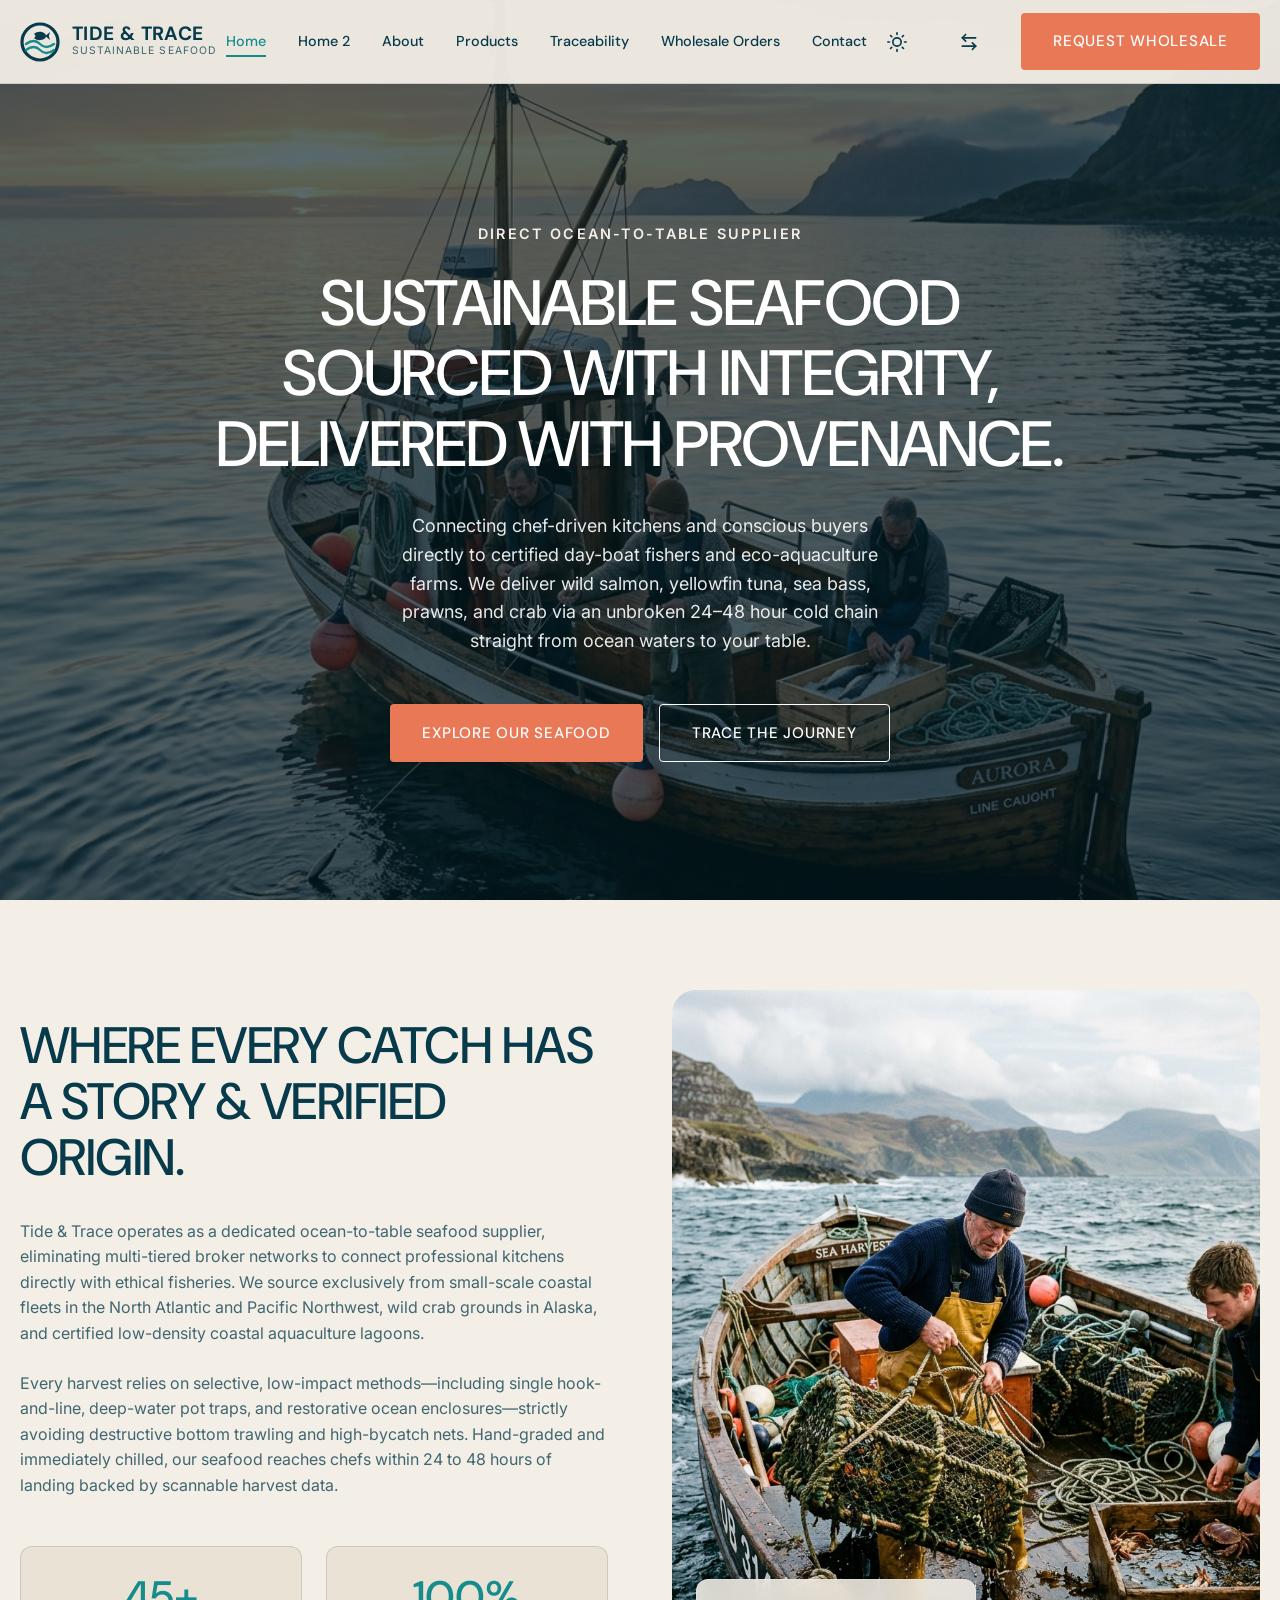
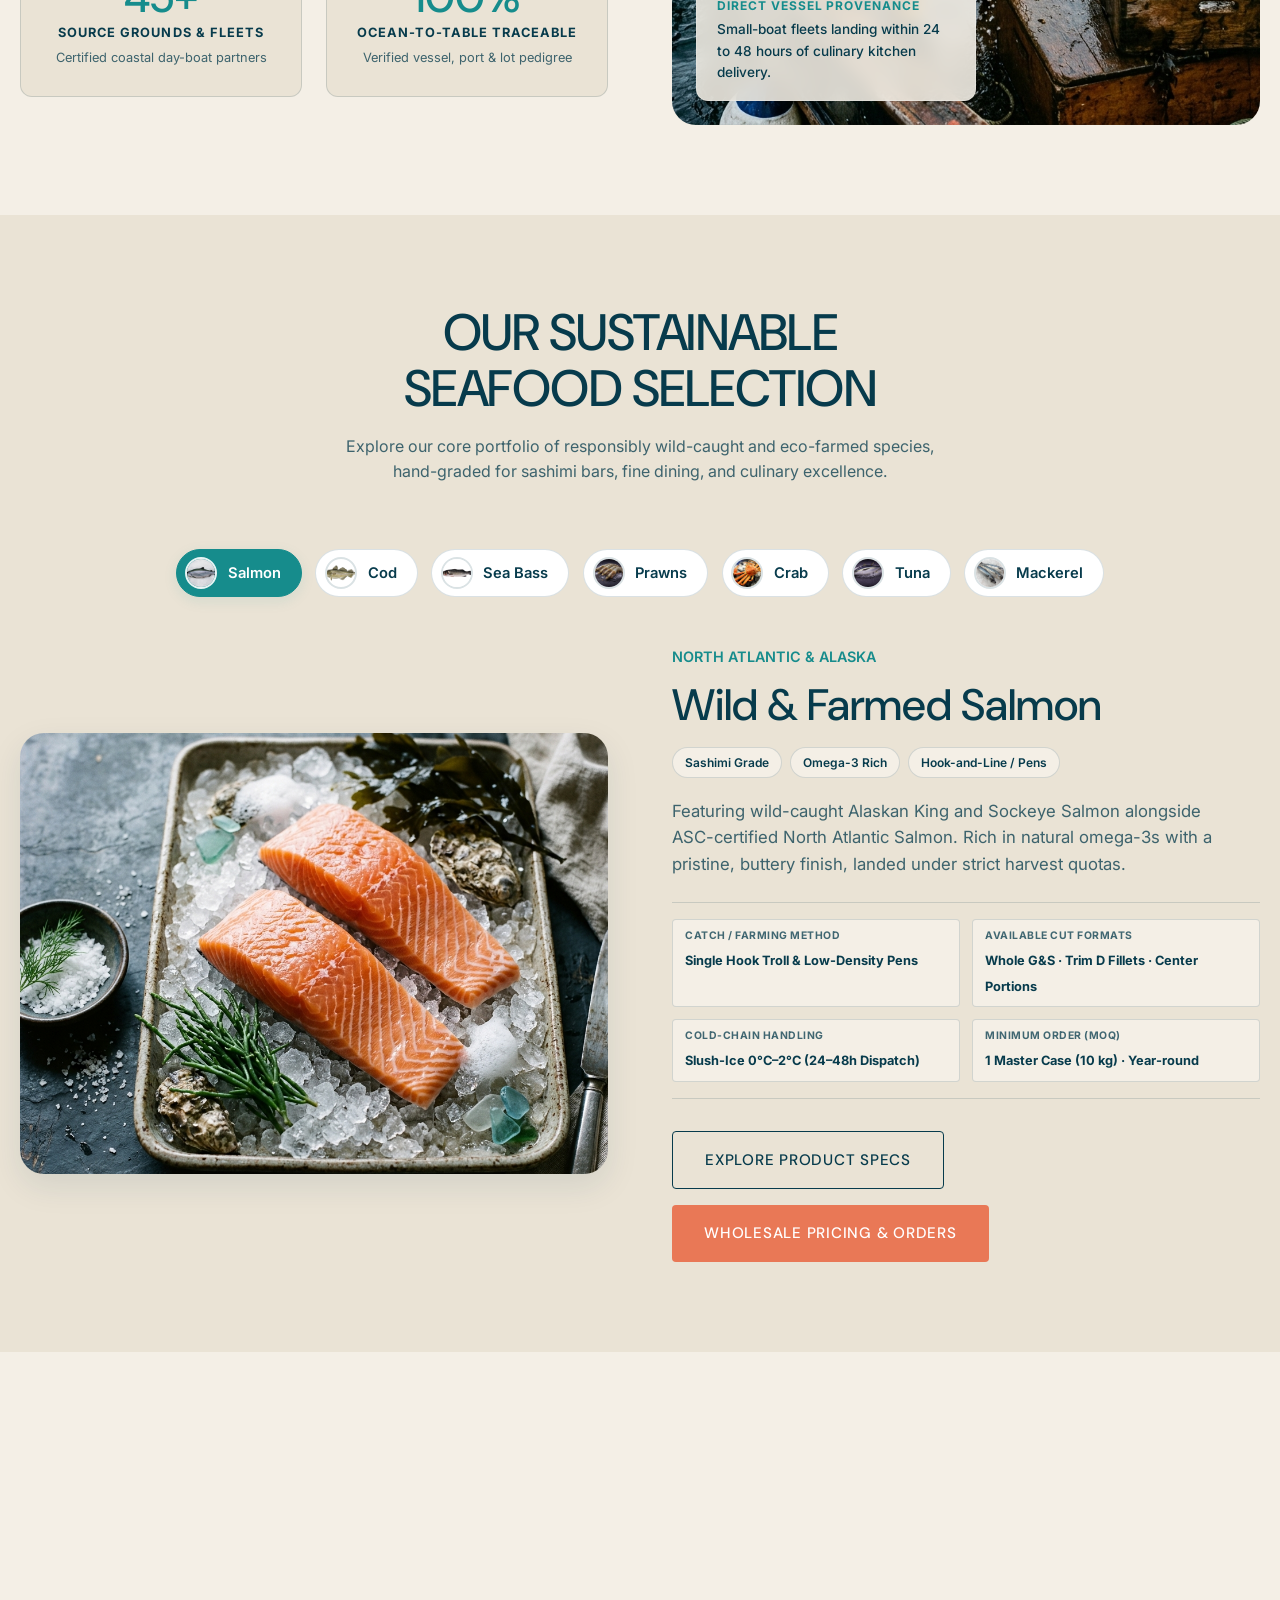
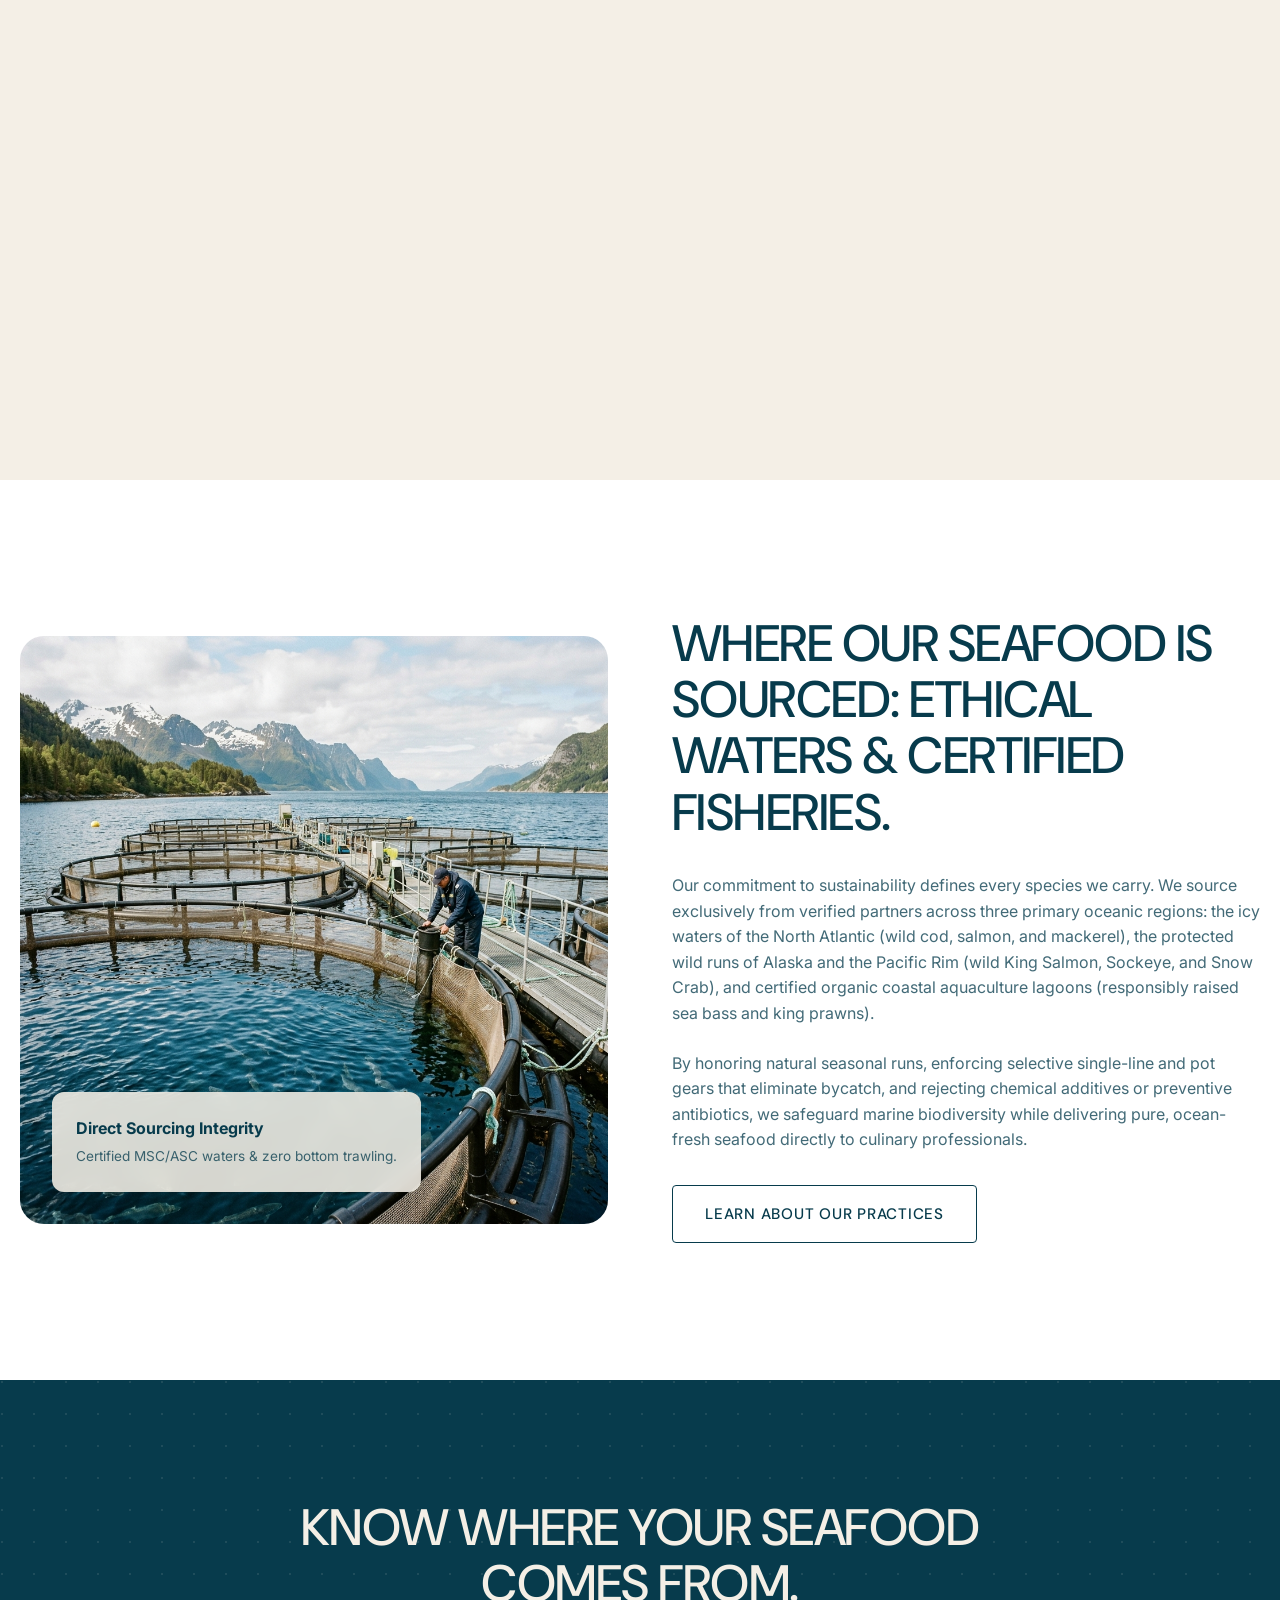
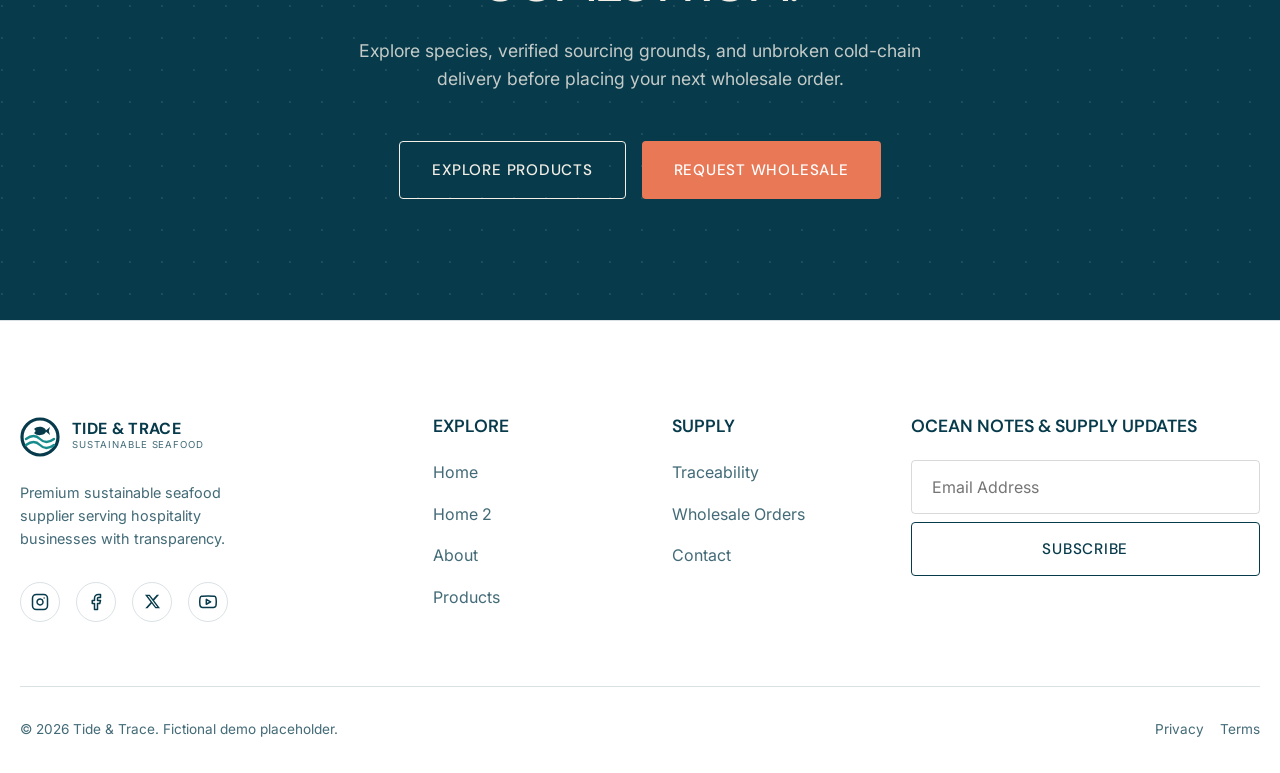
==== commit a722f8f9: "fourth commit" ====
--- a/index.html
+++ b/index.html
@@ -146,13 +146,13 @@
                 </div>
 
                 <div class="species-selector reveal delay-100">
-                    <button class="species-btn active" data-img="assets/images/species-salmon.webp" data-title="Wild & Farmed Salmon" data-source="North Atlantic & Alaska" data-tags="Sashimi Grade,Omega-3 Rich,Hook-and-Line / Pens" data-desc="Featuring wild-caught Alaskan King and Sockeye Salmon alongside ASC-certified North Atlantic Salmon. Rich in natural omega-3s with a pristine, buttery finish, landed under strict harvest quotas."><img src="assets/images/Pacific King Salmon.png" class="species-btn-thumb" alt="Salmon">Salmon</button>
-                    <button class="species-btn" data-img="assets/images/Atlantic Cod.png" data-title="Wild Atlantic Cod" data-source="North Atlantic & Iceland" data-tags="Single Hook & Line,Day-Boat Landed,MSC Certified" data-desc="Pristine line-caught Atlantic Cod with tender, snow-white flakes and clean oceanic sweetness. Handled with immediate slush-ice bleed and unbroken 0°C chilling for optimal culinary yield."><img src="assets/images/Atlantic Cod.png" class="species-btn-thumb" alt="Atlantic Cod">Cod</button>
-                    <button class="species-btn" data-img="assets/images/species-seabass.webp" data-title="European & Black Sea Bass" data-source="Mediterranean & Atlantic Coasts" data-tags="Delicate Sweet Flakes,Crisp-Skin Yield,Eco-Aquaculture" data-desc="Delicate, sweet white flakes with crisp-skin potential. Sourced from artisanal small-boat hook fleets and low-impact coastal pens maintaining superior water quality standards."><img src="assets/images/European Sea Bass.png" class="species-btn-thumb" alt="Sea Bass">Sea Bass</button>
-                    <button class="species-btn" data-img="assets/images/species-prawns.webp" data-title="King Prawns & Spot Prawns" data-source="Clean Coastal Aquaculture & Pacific" data-tags="Natural Ocean Sweetness,Mangrove-Friendly,Cold-Chilled Ice" data-desc="Sweet, crisp texture and vibrant coloration. Harvested from certified organic mangrove-friendly aquaculture and cold-water spot prawn traps, immediately chilled on ice."><img src="assets/images/King Prawns.png" class="species-btn-thumb" alt="Prawns">Prawns</button>
-                    <button class="species-btn" data-img="assets/images/species-crab.webp" data-title="Wild Snow Crab & King Crab" data-source="Bering Sea & North Pacific" data-tags="Sweet Leg Clusters,Bering Sea Wild,Escape-Ring Traps" data-desc="Succulent, naturally sweet leg clusters harvested from strictly regulated sub-arctic fisheries using escape-ring pot traps to protect juvenile crab populations."><img src="assets/images/Snow Crab.png" class="species-btn-thumb" alt="Crab">Crab</button>
-                    <button class="species-btn" data-img="assets/images/species-tuna.webp" data-title="Yellowfin & Albacore Tuna" data-source="Pacific & Indo-Pacific Oceans" data-tags="Sashimi Grade A+,Zero Bycatch,Pole-and-Line" data-desc="Sashimi-grade loins and whole fish caught exclusively with artisanal pole-and-line and trolling lines. Clean ruby-red flesh, firm culinary texture, and zero dolphin or turtle bycatch."><img src="assets/images/Yellowfin Tuna.png" class="species-btn-thumb" alt="Tuna">Tuna</button>
-                    <button class="species-btn" data-img="assets/images/species-mackerel.webp" data-title="Atlantic & Spanish Mackerel" data-source="North Atlantic Open Waters" data-tags="Rich Healthy Oils,Bold Flavor,Pelagic Handline" data-desc="Rich in healthy oils and bold, savory flavor. Harvested by coastal day-boats using pelagic handlines, ideal for curing, searing, and traditional sushi preparations."><img src="assets/images/Atlantic Mackerel.png" class="species-btn-thumb" alt="Mackerel">Mackerel</button>
+                    <button class="species-btn active" data-img="assets/images/species-salmon.webp" data-title="Wild &amp; Farmed Salmon" data-source="North Atlantic &amp; Alaska" data-tags="Sashimi Grade A+,Omega-3 Rich,Hook-and-Line / Pens" data-method="Single Hook Troll &amp; Low-Density Pens" data-cuts="Whole G&amp;S · Trim D Fillets · Center Portions" data-temp="Slush-Ice 0°C–2°C (24–48h Dispatch)" data-moq="1 Master Case (10 kg) · Year-round" data-desc="Featuring wild-caught Alaskan King and Sockeye Salmon alongside ASC-certified North Atlantic Salmon. Rich in natural omega-3s with a pristine, buttery finish, landed under strict harvest quotas."><img src="assets/images/Pacific King Salmon.png" class="species-btn-thumb" alt="Salmon">Salmon</button>
+                    <button class="species-btn" data-img="assets/images/Atlantic Cod.png" data-title="Pacific &amp; Atlantic Cod" data-source="North Atlantic (Iceland) &amp; Bering Sea" data-tags="Single Hook &amp; Line,Day-Boat Landed,MSC Certified" data-method="Artisanal Single Hook &amp; Line (Zero Trawl)" data-cuts="Skinless Loins · Pin-Bone Out Fillets · Whole" data-temp="Slush-Ice Bled at Sea (<36h Landing)" data-moq="1 Insulated Crate (10 kg) · Day-Boat" data-desc="Pristine line-caught Atlantic Cod with tender, snow-white flakes and clean oceanic sweetness. Handled with immediate slush-ice bleed and unbroken 0°C chilling for optimal culinary yield."><img src="assets/images/Atlantic Cod.png" class="species-btn-thumb" alt="Atlantic Cod">Cod</button>
+                    <button class="species-btn" data-img="assets/images/species-seabass.webp" data-title="European &amp; Black Sea Bass" data-source="Mediterranean &amp; Atlantic Coasts" data-tags="Delicate Sweet Flakes,Crisp-Skin Yield,Eco-Aquaculture" data-method="Hook-and-Line Fleets &amp; Oxygenated Lagoons" data-cuts="Whole Scaled G&amp;S · Butterfly Fillets" data-temp="Continuous 0.5°C Seawater Slush Ice" data-moq="1 Master Carton (10 kg) · Calibrated" data-desc="Delicate, sweet white flakes with crisp-skin potential. Sourced from artisanal small-boat hook fleets and low-impact coastal pens maintaining superior water quality standards."><img src="assets/images/European Sea Bass.png" class="species-btn-thumb" alt="Sea Bass">Sea Bass</button>
+                    <button class="species-btn" data-img="assets/images/species-prawns.webp" data-title="King Prawns &amp; Black Tiger Prawns" data-source="Clean Coastal Aquaculture &amp; Pacific" data-tags="Natural Ocean Sweetness,Mangrove-Friendly,Zero Antibiotics" data-method="Low-Density Aerated Mangrove Lagoons" data-cuts="Colossal U/10 &amp; 16/20 · Shell-on · Peeled" data-temp="Flash-Chilled on Landing / IQF Blocks" data-moq="1 Master Carton (5 kg / 1 kg inners)" data-desc="Sweet, crisp texture and vibrant coloration. Harvested from certified organic mangrove-friendly aquaculture and cold-water spot prawn traps, immediately chilled on ice."><img src="assets/images/King Prawns.png" class="species-btn-thumb" alt="Prawns">Prawns</button>
+                    <button class="species-btn" data-img="assets/images/species-crab.webp" data-title="Alaskan King Crab &amp; Snow Crab" data-source="Bering Sea &amp; North Pacific" data-tags="Sweet Leg Clusters,Bering Sea Wild,Escape-Ring Traps" data-method="Baited Wire Pots with Escape Rings" data-cuts="Colossal Leg Clusters · Live Tanked · Split" data-temp="Live Holding Wells or Flash-Brine IQF" data-moq="1 Master Crab Crate (10 kg / 20 lb)" data-desc="Succulent, naturally sweet leg clusters harvested from strictly regulated sub-arctic fisheries using escape-ring pot traps to protect juvenile crab populations."><img src="assets/images/Snow Crab.png" class="species-btn-thumb" alt="Crab">Crab</button>
+                    <button class="species-btn" data-img="assets/images/species-tuna.webp" data-title="Yellowfin &amp; Bluefin Tuna" data-source="Pacific (FAO 71) &amp; Mediterranean Sea" data-tags="Sashimi Grade #1,Zero Bycatch,Pole-and-Line" data-method="Handline &amp; Pole-and-Line (Dolphin Safe)" data-cuts="AAA Saku Loins · Akami / Chutoro / Otoro" data-temp="-60°C Ultra-Low Super-Frozen or 0°C" data-moq="1 Vacuum Box (5 kg / 10 kg) · Loins" data-desc="Sashimi-grade loins and whole fish caught exclusively with artisanal pole-and-line and trolling lines. Clean ruby-red flesh, firm culinary texture, and zero dolphin or turtle bycatch."><img src="assets/images/Yellowfin Tuna.png" class="species-btn-thumb" alt="Tuna">Tuna</button>
+                    <button class="species-btn" data-img="assets/images/species-mackerel.webp" data-title="Atlantic &amp; Spanish Mackerel" data-source="North Atlantic Open Waters (FAO 27)" data-tags="Rich Healthy Oils,Bold Flavor,Pelagic Handline" data-method="Coastal Day-Boat Pelagic Handlines" data-cuts="Whole Round · Pin-Bone Fillets · Cured" data-temp="Immediate 0°C Seawater Slush-Ice" data-moq="1 Day-Boat Crate (10 kg) · Fresh Run" data-desc="Rich in healthy oils and bold, savory flavor. Harvested by coastal day-boats using pelagic handlines, ideal for curing, searing, and traditional sushi preparations."><img src="assets/images/Atlantic Mackerel.png" class="species-btn-thumb" alt="Mackerel">Mackerel</button>
                 </div>
 
                 <div class="species-display reveal delay-200">
@@ -160,15 +160,39 @@
                         <img id="species-explorer-img" src="assets/images/species-salmon.webp" alt="Species showcase">
                     </div>
                     <div>
-                        <div style="font-size: 0.9rem; font-weight: 600; color: var(--accent-main); text-transform: uppercase; margin-bottom: 0.75rem;" id="species-explorer-source">North Atlantic & Alaska</div>
-                        <h3 id="species-explorer-title" style="font-size: 3rem; margin-bottom: 1rem;">Wild & Farmed Salmon</h3>
-                        <div style="display: flex; gap: 0.5rem; flex-wrap: wrap; margin-bottom: 1.5rem;" id="species-explorer-tags">
+                        <div style="font-size: 0.9rem; font-weight: 600; color: var(--accent-main); text-transform: uppercase; margin-bottom: 0.75rem;" id="species-explorer-source">North Atlantic &amp; Alaska</div>
+                        <h3 id="species-explorer-title" style="font-size: 2.75rem; margin-bottom: 1rem; line-height: 1.15;">Wild &amp; Farmed Salmon</h3>
+                        <div style="display: flex; gap: 0.5rem; flex-wrap: wrap; margin-bottom: 1.25rem;" id="species-explorer-tags">
                             <span style="font-size: 0.75rem; background: var(--bg-primary); padding: 0.3rem 0.75rem; border-radius: 100px; border: 1px solid var(--border-color); font-weight: 600;">Sashimi Grade</span>
                             <span style="font-size: 0.75rem; background: var(--bg-primary); padding: 0.3rem 0.75rem; border-radius: 100px; border: 1px solid var(--border-color); font-weight: 600;">Omega-3 Rich</span>
                             <span style="font-size: 0.75rem; background: var(--bg-primary); padding: 0.3rem 0.75rem; border-radius: 100px; border: 1px solid var(--border-color); font-weight: 600;">Hook-and-Line / Pens</span>
                         </div>
-                        <p id="species-explorer-desc" style="color: var(--text-secondary); margin-bottom: 2rem; font-size: 1.1rem; max-width: 500px; line-height: 1.6;">Featuring wild-caught Alaskan King and Sockeye Salmon alongside ASC-certified North Atlantic Salmon. Rich in natural omega-3s with a pristine, buttery finish, landed under strict harvest quotas.</p>
-                        <a href="products.html" class="btn btn-secondary">View Species Details</a>
+                        <p id="species-explorer-desc" style="color: var(--text-secondary); margin-bottom: 1.5rem; font-size: 1.05rem; max-width: 550px; line-height: 1.6;">Featuring wild-caught Alaskan King and Sockeye Salmon alongside ASC-certified North Atlantic Salmon. Rich in natural omega-3s with a pristine, buttery finish, landed under strict harvest quotas.</p>
+
+                        <!-- SOURCING DECISION PARAMETERS -->
+                        <div id="species-explorer-specs" style="display: grid; grid-template-columns: 1fr 1fr; gap: 0.75rem; margin-bottom: 2rem; border-top: 1px solid var(--border-color); border-bottom: 1px solid var(--border-color); padding-block: 1rem;">
+                            <div style="background: var(--bg-primary); padding: 0.5rem 0.75rem; border-radius: var(--radius-sm); border: 1px solid var(--border-color);">
+                                <span style="color: var(--text-secondary); display: block; font-size: 0.65rem; text-transform: uppercase; font-weight: 700; letter-spacing: 0.05em; margin-bottom: 0.15rem;">Catch / Farming Method</span>
+                                <strong id="species-explorer-method" style="color: var(--text-primary); font-size: 0.8rem;">Single Hook Troll &amp; Low-Density Pens</strong>
+                            </div>
+                            <div style="background: var(--bg-primary); padding: 0.5rem 0.75rem; border-radius: var(--radius-sm); border: 1px solid var(--border-color);">
+                                <span style="color: var(--text-secondary); display: block; font-size: 0.65rem; text-transform: uppercase; font-weight: 700; letter-spacing: 0.05em; margin-bottom: 0.15rem;">Available Cut Formats</span>
+                                <strong id="species-explorer-cuts" style="color: var(--text-primary); font-size: 0.8rem;">Whole G&amp;S · Trim D Fillets · Center Portions</strong>
+                            </div>
+                            <div style="background: var(--bg-primary); padding: 0.5rem 0.75rem; border-radius: var(--radius-sm); border: 1px solid var(--border-color);">
+                                <span style="color: var(--text-secondary); display: block; font-size: 0.65rem; text-transform: uppercase; font-weight: 700; letter-spacing: 0.05em; margin-bottom: 0.15rem;">Cold-Chain Handling</span>
+                                <strong id="species-explorer-temp" style="color: var(--text-primary); font-size: 0.8rem;">Slush-Ice 0°C–2°C (24–48h Dispatch)</strong>
+                            </div>
+                            <div style="background: var(--bg-primary); padding: 0.5rem 0.75rem; border-radius: var(--radius-sm); border: 1px solid var(--border-color);">
+                                <span style="color: var(--text-secondary); display: block; font-size: 0.65rem; text-transform: uppercase; font-weight: 700; letter-spacing: 0.05em; margin-bottom: 0.15rem;">Minimum Order (MOQ)</span>
+                                <strong id="species-explorer-moq" style="color: var(--text-primary); font-size: 0.8rem;">1 Master Case (10 kg) · Year-round</strong>
+                            </div>
+                        </div>
+
+                        <div style="display: flex; gap: 1rem; flex-wrap: wrap;">
+                            <a href="products.html" class="btn btn-secondary">Explore Product Specs</a>
+                            <a href="wholesale.html#enquiry-form" class="btn btn-primary">Wholesale Pricing &amp; Orders</a>
+                        </div>
                     </div>
                 </div>
             </div>
--- a/assets/css/style.css
+++ b/assets/css/style.css
@@ -1045,7 +1045,13 @@
 
 textarea.form-control {
   resize: vertical;
-  min-height: 120px;
+  min-height: 160px;
+}
+
+#wholesale-builder textarea.form-control {
+  min-height: 220px;
+  line-height: 1.65;
+  font-size: 0.95rem;
 }
 
 .form-select {
@@ -1344,6 +1350,7 @@
   display: flex;
   flex-wrap: wrap;
   justify-content: center;
+  align-items: stretch;
   gap: 1.5rem;
   margin-bottom: 2rem;
 }
@@ -1352,19 +1359,48 @@
   flex: 0 0 calc((100% - (3 * 1.5rem)) / 4);
   max-width: calc((100% - (3 * 1.5rem)) / 4);
   box-sizing: border-box;
-}
-
-@media (max-width: 1100px) and (min-width: 641px) {
+  display: flex;
+  flex-direction: column;
+  align-self: stretch;
+  min-height: 520px;
+}
+
+@media (max-width: 1100px) and (min-width: 769px) {
   .species-grid > .checkbox-card {
     flex: 0 0 calc((100% - 1.5rem) / 2);
     max-width: calc((100% - 1.5rem) / 2);
-  }
-}
-
-@media (max-width: 640px) {
+    min-height: 520px;
+  }
+}
+
+@media (max-width: 768px) {
   .species-grid > .checkbox-card {
-    flex: 0 0 100%;
-    max-width: 100%;
+    flex: 0 0 100% !important;
+    max-width: 100% !important;
+    width: 100% !important;
+    min-height: auto !important;
+  }
+
+  .checkbox-card {
+    min-height: auto !important;
+  }
+
+  .checkbox-card-header,
+  .checkbox-card-title,
+  .checkbox-card-scientific,
+  .checkbox-card-status-bar {
+    min-height: auto !important;
+  }
+
+  .checkbox-card-spec-grid {
+    grid-template-columns: 1fr !important;
+    min-height: auto !important;
+    gap: 0.5rem !important;
+  }
+
+  .checkbox-spec-item {
+    min-height: auto !important;
+    padding: 0.6rem 0.85rem !important;
   }
 }
 
@@ -1379,12 +1415,14 @@
   flex-direction: column;
   position: relative;
   user-select: none;
+  align-self: stretch;
+  min-height: 520px;
 }
 
 .checkbox-card:hover {
   border-color: var(--accent-main);
   transform: translateY(-4px);
-  box-shadow: var(--shadow-sm);
+  box-shadow: var(--shadow-md);
 }
 
 .checkbox-card input {
@@ -1395,7 +1433,7 @@
 
 .checkbox-card:has(input:checked) {
   border-color: var(--accent-main);
-  box-shadow: 0 0 0 1px var(--accent-main), var(--shadow-sm);
+  box-shadow: 0 0 0 2px var(--accent-main), var(--shadow-md);
   background: var(--bg-secondary);
 }
 
@@ -1418,35 +1456,58 @@
   transform: scale(1.06);
 }
 
-.checkbox-card-badge {
+.checkbox-card-badge-group {
   position: absolute;
   top: 0.65rem;
   inset-inline-start: 0.65rem;
-  background: rgba(7, 59, 76, 0.88);
+  display: flex;
+  flex-direction: column;
+  gap: 0.35rem;
+  align-items: flex-start;
+  z-index: 2;
+}
+
+.checkbox-card-badge {
+  background: rgba(7, 59, 76, 0.92);
   color: #fff;
   font-size: 0.68rem;
-  font-weight: 600;
+  font-weight: 700;
   text-transform: uppercase;
   letter-spacing: 0.04em;
   padding: 0.2rem 0.55rem;
   border-radius: 100px;
   backdrop-filter: blur(6px);
-  border: 1px solid rgba(255, 255, 255, 0.2);
-  z-index: 2;
+  border: 1px solid rgba(255, 255, 255, 0.25);
+  box-shadow: 0 2px 5px rgba(0,0,0,0.2);
+}
+
+.checkbox-card-badge.badge-wild {
+  background: rgba(7, 59, 76, 0.95);
+  border-color: rgba(32, 178, 178, 0.5);
+}
+
+.checkbox-card-badge.badge-farmed {
+  background: rgba(22, 140, 140, 0.95);
+  border-color: rgba(255, 255, 255, 0.4);
+}
+
+.checkbox-card-badge.badge-cert {
+  background: rgba(17, 94, 89, 0.9);
+  font-size: 0.62rem;
 }
 
 [data-theme="dark"] .checkbox-card-badge {
-  background: rgba(4, 27, 35, 0.92);
+  background: rgba(4, 27, 35, 0.95);
   color: var(--c-sand);
-  border-color: rgba(32, 178, 178, 0.3);
+  border-color: rgba(32, 178, 178, 0.4);
 }
 
 .checkbox-check-indicator {
   position: absolute;
   top: 0.65rem;
   inset-inline-end: 0.65rem;
-  width: 28px;
-  height: 28px;
+  width: 32px;
+  height: 32px;
   border-radius: 50%;
   background: var(--card-bg);
   border: 2px solid var(--border-color);
@@ -1455,7 +1516,7 @@
   justify-content: center;
   transition: all 0.2s ease;
   z-index: 2;
-  box-shadow: 0 2px 6px rgba(0,0,0,0.15);
+  box-shadow: 0 2px 6px rgba(0,0,0,0.2);
 }
 
 .checkbox-check-indicator svg {
@@ -1476,34 +1537,110 @@
 }
 
 .checkbox-card-body {
-  padding: 1.25rem 1.25rem 1.4rem;
+  padding: 1.25rem;
   display: flex;
   flex-direction: column;
   text-align: start;
-  flex-grow: 1;
+  flex: 1 1 auto;
+  gap: 0.75rem;
+}
+
+.checkbox-card-header {
+  border-bottom: 1px solid var(--border-color);
+  padding-bottom: 0.65rem;
+  min-height: 5rem;
+  display: flex;
+  flex-direction: column;
+  justify-content: flex-start;
 }
 
 .checkbox-card-title {
-  font-size: 1.15rem;
+  font-size: 1.12rem;
   font-weight: 700;
   color: var(--text-primary);
-  margin-bottom: 0.25rem;
-}
-
-.checkbox-card-formats {
-  font-size: 0.82rem;
+  margin-bottom: 0.2rem;
+  line-height: 1.25;
+  min-height: 2.85rem;
+  display: flex;
+  align-items: center;
+}
+
+.checkbox-card-scientific {
+  font-size: 0.75rem;
+  font-style: italic;
   color: var(--text-secondary);
-  line-height: 1.4;
-  margin-bottom: 0.5rem;
-}
-
-.checkbox-card-origin {
-  font-size: 0.74rem;
+  line-height: 1.3;
+  min-height: 2rem;
+  display: flex;
+  align-items: flex-start;
+}
+
+.checkbox-card-spec-grid {
+  display: grid;
+  grid-template-columns: 1fr 1fr;
+  gap: 0.5rem;
+  font-size: 0.76rem;
+  line-height: 1.35;
+  min-height: 8.8rem;
+}
+
+.checkbox-spec-item {
+  background: var(--bg-primary);
+  padding: 0.45rem 0.55rem;
+  border-radius: var(--radius-sm);
+  border: 1px solid var(--border-color);
+  display: flex;
+  flex-direction: column;
+  gap: 0.15rem;
+  min-height: 4.1rem;
+  justify-content: center;
+}
+
+.checkbox-spec-label {
+  font-size: 0.65rem;
+  font-weight: 700;
+  text-transform: uppercase;
+  letter-spacing: 0.05em;
+  color: var(--text-secondary);
+}
+
+.checkbox-spec-val {
+  font-weight: 600;
+  color: var(--text-primary);
+  line-height: 1.25;
+}
+
+.checkbox-card-status-bar {
+  display: flex;
+  align-items: center;
+  justify-content: space-between;
+  margin-top: auto;
+  padding-top: 0.65rem;
+  font-size: 0.72rem;
+  border-top: 1px dashed var(--border-color);
+  min-height: 2.6rem;
+  gap: 0.5rem;
+}
+
+.checkbox-card-origin-tag {
   color: var(--accent-main);
+  font-weight: 700;
+  text-transform: uppercase;
+  letter-spacing: 0.04em;
+  line-height: 1.25;
+}
+
+.checkbox-card-select-hint {
   font-weight: 600;
-  text-transform: uppercase;
-  letter-spacing: 0.03em;
-  margin-top: auto;
+  color: var(--text-secondary);
+  transition: color var(--transition-fast);
+  white-space: nowrap;
+  flex-shrink: 0;
+}
+
+.checkbox-card:has(input:checked) .checkbox-card-select-hint {
+  color: var(--accent-main);
+  font-weight: 700;
 }
 
 /* Sourcing Showcase Strip */
@@ -1542,12 +1679,13 @@
   display: flex;
   flex-direction: column;
   transition: transform var(--transition-fast), border-color var(--transition-fast), box-shadow var(--transition-fast);
+  position: relative;
 }
 
 .showcase-species-card:hover {
   transform: translateY(-6px);
   border-color: var(--accent-main);
-  box-shadow: var(--shadow-sm);
+  box-shadow: var(--shadow-md);
 }
 
 .showcase-species-img-wrapper {
@@ -1568,47 +1706,579 @@
   transform: scale(1.06);
 }
 
+.showcase-badges {
+  position: absolute;
+  top: 0.65rem;
+  inset-inline-start: 0.65rem;
+  display: flex;
+  flex-direction: column;
+  gap: 0.3rem;
+  z-index: 2;
+}
+
+.showcase-badge-pill {
+  font-size: 0.65rem;
+  font-weight: 700;
+  text-transform: uppercase;
+  letter-spacing: 0.05em;
+  padding: 0.2rem 0.5rem;
+  border-radius: 100px;
+  backdrop-filter: blur(6px);
+  background: rgba(7, 59, 76, 0.9);
+  color: #fff;
+  border: 1px solid rgba(255, 255, 255, 0.25);
+  box-shadow: 0 2px 4px rgba(0,0,0,0.2);
+}
+
+.showcase-badge-pill.pill-aquaculture {
+  background: rgba(22, 140, 140, 0.92);
+}
+
+.showcase-badge-pill.pill-cert {
+  background: rgba(15, 118, 110, 0.92);
+}
+
 .showcase-species-body {
-  padding: 1.25rem;
+  padding: 1.35rem 1.25rem;
   display: flex;
   flex-direction: column;
   flex-grow: 1;
+  gap: 0.75rem;
 }
 
 .showcase-species-title {
   font-size: 1.15rem;
   font-weight: 700;
   color: var(--text-primary);
-  margin-bottom: 0.25rem;
+  margin-bottom: 0.15rem;
+  line-height: 1.25;
+}
+
+.showcase-species-scientific {
+  font-size: 0.75rem;
+  font-style: italic;
+  color: var(--text-secondary);
+  margin-bottom: 0.35rem;
 }
 
 .showcase-species-origin {
   font-size: 0.72rem;
   color: var(--accent-main);
-  font-weight: 600;
+  font-weight: 700;
   text-transform: uppercase;
-  letter-spacing: 0.04em;
-  margin-bottom: 0.5rem;
+  letter-spacing: 0.05em;
 }
 
 .showcase-species-desc {
   font-size: 0.82rem;
   color: var(--text-secondary);
-  line-height: 1.45;
-  margin-bottom: 0.75rem;
-}
-
-.showcase-species-badge {
-  display: inline-block;
-  background: var(--bg-primary);
-  border: 1px solid var(--border-color);
+  line-height: 1.5;
+}
+
+.showcase-specs-table {
+  border-top: 1px solid var(--border-color);
+  border-bottom: 1px solid var(--border-color);
+  padding-block: 0.5rem;
+  display: flex;
+  flex-direction: column;
+  gap: 0.35rem;
+  font-size: 0.75rem;
+}
+
+.showcase-spec-row {
+  display: flex;
+  justify-content: space-between;
+  align-items: baseline;
+  gap: 0.5rem;
+}
+
+.showcase-spec-row .spec-name {
+  color: var(--text-secondary);
   font-size: 0.7rem;
   font-weight: 600;
+  text-transform: uppercase;
+  letter-spacing: 0.03em;
+  flex-shrink: 0;
+}
+
+.showcase-spec-row .spec-detail {
   color: var(--text-primary);
-  padding: 0.2rem 0.5rem;
+  font-weight: 600;
+  text-align: end;
+}
+
+.showcase-action-btn {
+  width: 100%;
+  display: flex;
+  align-items: center;
+  justify-content: center;
+  gap: 0.5rem;
+  margin-top: auto;
+  font-size: 0.8rem;
+  font-weight: 700;
+  letter-spacing: 0.05em;
+  text-transform: uppercase;
+  padding: 0.65rem 1rem;
   border-radius: var(--radius-sm);
-  margin-top: auto;
-}
+  background: var(--bg-primary);
+  color: var(--accent-main);
+  border: 1px solid var(--accent-main);
+  transition: all var(--transition-fast);
+  cursor: pointer;
+}
+
+.showcase-species-card:hover .showcase-action-btn,
+.showcase-action-btn:hover {
+  background: var(--accent-main);
+  color: var(--c-white);
+}
+
+/* ==========================================================================
+   WHOLESALE SOURCING DECISION MATRIX & OPTIONS GRID
+   ========================================================================== */
+.sourcing-matrix-section {
+  margin-top: 2.5rem;
+  display: flex;
+  flex-direction: column;
+  gap: 2rem;
+}
+
+.sourcing-block-title {
+  font-size: 1rem;
+  font-weight: 700;
+  text-transform: uppercase;
+  letter-spacing: 0.05em;
+  color: var(--text-primary);
+  margin-bottom: 0.25rem;
+  display: flex;
+  align-items: center;
+  gap: 0.5rem;
+}
+
+.sourcing-block-desc {
+  font-size: 0.82rem;
+  color: var(--text-secondary);
+  margin-bottom: 1rem;
+}
+
+.sourcing-cards-grid {
+  display: grid;
+  grid-template-columns: repeat(auto-fit, minmax(220px, 1fr));
+  gap: 1rem;
+}
+
+/* Tab View (768px) - Center 5th card in Section A and 3rd card in Section B */
+@media (min-width: 601px) and (max-width: 900px) {
+  .sourcing-cards-grid {
+    grid-template-columns: repeat(2, 1fr);
+  }
+  .sourcing-matrix-section > div:first-child .sourcing-cards-grid > .sourcing-opt-card:nth-child(5),
+  .sourcing-cards-grid > .sourcing-opt-card:nth-child(5):last-child {
+    grid-column: 1 / -1;
+    justify-self: center;
+    width: 100%;
+    max-width: calc(50% - 0.5rem);
+    margin-inline: auto;
+  }
+  .sourcing-matrix-section > div:nth-child(2) .sourcing-cards-grid > .sourcing-opt-card:nth-child(3),
+  .sourcing-cards-grid > .sourcing-opt-card:nth-child(3):last-child {
+    grid-column: 1 / -1;
+    justify-self: center;
+    width: 100%;
+    max-width: calc(50% - 0.5rem);
+    margin-inline: auto;
+  }
+}
+
+@media (max-width: 600px) {
+  .sourcing-cards-grid {
+    grid-template-columns: 1fr;
+  }
+  .sourcing-cards-grid > .sourcing-opt-card {
+    grid-column: auto;
+    max-width: 100%;
+    width: 100%;
+  }
+}
+
+/* 1024px View - Section A: 2 cards in Row 2 centered; Section C: 4 cards in 2*2 alignment */
+@media (min-width: 901px) and (max-width: 1150px) {
+  /* Section A: Cut & Processing Format (6-column layout with 2 cards centered in Row 2) */
+  .sourcing-matrix-section > div:first-child .sourcing-cards-grid,
+  .sourcing-matrix-section > div:nth-of-type(1) .sourcing-cards-grid {
+    grid-template-columns: repeat(6, 1fr);
+  }
+  .sourcing-matrix-section > div:first-child .sourcing-cards-grid > .sourcing-opt-card:nth-child(1),
+  .sourcing-matrix-section > div:nth-of-type(1) .sourcing-cards-grid > .sourcing-opt-card:nth-child(1) {
+    grid-column: 1 / span 2;
+    width: 100%;
+    max-width: 100%;
+  }
+  .sourcing-matrix-section > div:first-child .sourcing-cards-grid > .sourcing-opt-card:nth-child(2),
+  .sourcing-matrix-section > div:nth-of-type(1) .sourcing-cards-grid > .sourcing-opt-card:nth-child(2) {
+    grid-column: 3 / span 2;
+    width: 100%;
+    max-width: 100%;
+  }
+  .sourcing-matrix-section > div:first-child .sourcing-cards-grid > .sourcing-opt-card:nth-child(3),
+  .sourcing-matrix-section > div:nth-of-type(1) .sourcing-cards-grid > .sourcing-opt-card:nth-child(3) {
+    grid-column: 5 / span 2;
+    width: 100%;
+    max-width: 100%;
+  }
+  .sourcing-matrix-section > div:first-child .sourcing-cards-grid > .sourcing-opt-card:nth-child(4),
+  .sourcing-matrix-section > div:nth-of-type(1) .sourcing-cards-grid > .sourcing-opt-card:nth-child(4) {
+    grid-column: 2 / span 2;
+    width: 100%;
+    max-width: 100%;
+  }
+  .sourcing-matrix-section > div:first-child .sourcing-cards-grid > .sourcing-opt-card:nth-child(5),
+  .sourcing-matrix-section > div:nth-of-type(1) .sourcing-cards-grid > .sourcing-opt-card:nth-child(5) {
+    grid-column: 4 / span 2;
+    width: 100%;
+    max-width: 100%;
+  }
+
+  /* Section C: Estimated Volume & Delivery Logistics Route (2*2 alignment) */
+  .sourcing-matrix-section > div:nth-child(3) .sourcing-cards-grid,
+  .sourcing-matrix-section > div:nth-of-type(3) .sourcing-cards-grid {
+    grid-template-columns: repeat(2, 1fr);
+  }
+  .sourcing-matrix-section > div:nth-child(3) .sourcing-cards-grid > .sourcing-opt-card,
+  .sourcing-matrix-section > div:nth-of-type(3) .sourcing-cards-grid > .sourcing-opt-card {
+    grid-column: auto;
+    width: 100%;
+    max-width: 100%;
+  }
+}
+
+
+
+.sourcing-opt-card {
+  border: 1px solid var(--border-color);
+  border-radius: var(--radius-sm);
+  background: var(--bg-primary);
+  padding: 1rem 1.15rem;
+  cursor: pointer;
+  transition: all var(--transition-fast);
+  position: relative;
+  display: flex;
+  flex-direction: column;
+  gap: 0.35rem;
+  user-select: none;
+}
+
+.sourcing-opt-card:hover {
+  border-color: var(--accent-main);
+  transform: translateY(-2px);
+  box-shadow: var(--shadow-sm);
+}
+
+.sourcing-opt-card input {
+  position: absolute;
+  opacity: 0;
+  pointer-events: none;
+}
+
+.sourcing-opt-card:has(input:checked) {
+  border-color: var(--accent-main);
+  border-width: 2px;
+  background: var(--bg-secondary);
+  box-shadow: 0 0 0 1px var(--accent-main);
+}
+
+.sourcing-opt-header {
+  display: flex;
+  align-items: center;
+  justify-content: space-between;
+  gap: 0.5rem;
+}
+
+.sourcing-opt-title {
+  font-size: 0.92rem;
+  font-weight: 700;
+  color: var(--text-primary);
+}
+
+.sourcing-opt-pill {
+  font-size: 0.62rem;
+  font-weight: 700;
+  text-transform: uppercase;
+  letter-spacing: 0.04em;
+  padding: 0.15rem 0.5rem;
+  border-radius: 100px;
+  background: var(--border-color);
+  color: var(--text-secondary);
+  white-space: nowrap;
+  flex-shrink: 0;
+  display: inline-flex;
+  align-items: center;
+  justify-content: center;
+}
+
+.sourcing-opt-card:has(input:checked) .sourcing-opt-pill {
+  background: var(--accent-main);
+  color: var(--c-white);
+}
+
+.sourcing-opt-desc {
+  font-size: 0.78rem;
+  color: var(--text-secondary);
+  line-height: 1.4;
+}
+
+/* Compliance Badges Grid */
+.compliance-pills-grid {
+  display: flex;
+  flex-wrap: wrap;
+  gap: 0.75rem;
+}
+
+.compliance-toggle-pill {
+  display: inline-flex;
+  align-items: center;
+  gap: 0.5rem;
+  padding: 0.6rem 1rem;
+  border-radius: 100px;
+  border: 1px solid var(--border-color);
+  background: var(--bg-primary);
+  font-size: 0.8rem;
+  font-weight: 600;
+  color: var(--text-primary);
+  cursor: pointer;
+  transition: all var(--transition-fast);
+  user-select: none;
+}
+
+.compliance-toggle-pill:hover {
+  border-color: var(--accent-main);
+}
+
+.compliance-toggle-pill:has(input:checked) {
+  border-color: var(--accent-main);
+  background: var(--accent-main);
+  color: var(--c-white);
+}
+
+.compliance-toggle-pill input {
+  display: none;
+}
+
+/* Live Wholesale Sourcing Summary Panel */
+.sourcing-summary-panel {
+  background: var(--bg-primary);
+  border: 2px solid var(--accent-main);
+  border-radius: var(--radius-md);
+  padding: 1.5rem 1.75rem;
+  margin-block: 2.5rem 2rem;
+  display: flex;
+  flex-direction: column;
+  gap: 1.25rem;
+  box-shadow: var(--shadow-sm);
+  position: relative;
+}
+
+.summary-panel-header {
+  display: flex;
+  align-items: center;
+  justify-content: space-between;
+  border-bottom: 1px solid var(--border-color);
+  padding-bottom: 0.75rem;
+  flex-wrap: wrap;
+  gap: 0.75rem;
+}
+
+.summary-panel-title {
+  font-size: 0.95rem;
+  font-weight: 800;
+  text-transform: uppercase;
+  letter-spacing: 0.08em;
+  color: var(--accent-main);
+  display: flex;
+  align-items: center;
+  gap: 0.5rem;
+}
+
+.summary-guarantee-badge {
+  font-size: 0.72rem;
+  font-weight: 700;
+  text-transform: uppercase;
+  letter-spacing: 0.05em;
+  padding: 0.25rem 0.65rem;
+  border-radius: 100px;
+  background: rgba(22, 140, 140, 0.15);
+  color: var(--accent-main);
+  border: 1px solid var(--accent-main);
+}
+
+.summary-species-list {
+  display: flex;
+  flex-wrap: wrap;
+  gap: 0.5rem;
+  align-items: center;
+}
+
+.summary-species-chip {
+  display: inline-flex;
+  align-items: center;
+  gap: 0.4rem;
+  background: var(--card-bg);
+  border: 1px solid var(--border-color);
+  padding: 0.3rem 0.7rem;
+  border-radius: 100px;
+  font-size: 0.76rem;
+  font-weight: 700;
+  color: var(--text-primary);
+}
+
+.summary-specs-strip {
+  display: grid;
+  grid-template-columns: repeat(auto-fit, minmax(180px, 1fr));
+  gap: 1rem;
+  font-size: 0.78rem;
+  background: var(--card-bg);
+  padding: 0.85rem 1rem;
+  border-radius: var(--radius-sm);
+  border: 1px solid var(--border-color);
+}
+
+.summary-spec-cell strong {
+  display: block;
+  font-size: 0.65rem;
+  text-transform: uppercase;
+  letter-spacing: 0.05em;
+  color: var(--text-secondary);
+  margin-bottom: 0.15rem;
+}
+
+.summary-spec-cell span {
+  font-weight: 600;
+  color: var(--text-primary);
+}
+
+@media (max-width: 768px) {
+  .sourcing-summary-panel {
+    padding: 1.25rem 0.9rem;
+    margin-block: 2rem 1.5rem;
+    box-sizing: border-box;
+    width: 100%;
+  }
+
+  .summary-panel-header {
+    flex-direction: column;
+    align-items: flex-start;
+    gap: 0.65rem;
+    width: 100%;
+    text-align: left;
+  }
+
+  .summary-panel-title {
+    font-size: 0.88rem;
+    line-height: 1.35;
+    letter-spacing: 0.05em;
+    display: flex;
+    align-items: flex-start;
+    gap: 0.5rem;
+    text-align: left;
+    width: 100%;
+  }
+
+  .summary-panel-title svg {
+    flex-shrink: 0;
+    margin-top: 0.15rem;
+  }
+
+  .summary-panel-title span {
+    text-align: left;
+  }
+
+  .summary-guarantee-badge {
+    align-self: flex-start;
+    text-align: left;
+    font-size: 0.7rem;
+    border-radius: var(--radius-sm, 6px);
+    padding: 0.35rem 0.65rem;
+    line-height: 1.35;
+    display: inline-block;
+    max-width: 100%;
+  }
+
+  .summary-species-list {
+    display: flex;
+    flex-direction: column;
+    gap: 0.5rem;
+    width: 100%;
+    align-items: stretch;
+  }
+
+  .summary-species-chip {
+    display: flex;
+    align-items: flex-start;
+    gap: 0.5rem;
+    width: 100%;
+    border-radius: var(--radius-sm, 6px);
+    padding: 0.55rem 0.75rem;
+    font-size: 0.76rem;
+    line-height: 1.4;
+    text-align: left;
+    word-break: break-word;
+    overflow-wrap: break-word;
+    box-sizing: border-box;
+  }
+
+  .summary-species-chip svg {
+    flex-shrink: 0;
+    margin-top: 0.2rem;
+  }
+
+  .summary-species-chip span {
+    text-align: left;
+    flex: 1;
+    word-break: break-word;
+  }
+
+  .summary-specs-strip {
+    grid-template-columns: 1fr;
+    gap: 0.75rem;
+    padding: 0.85rem;
+    width: 100%;
+    box-sizing: border-box;
+  }
+
+  .summary-spec-cell {
+    min-width: 0;
+    width: 100%;
+    text-align: left;
+    display: flex;
+    flex-direction: column;
+    align-items: flex-start;
+  }
+
+  .summary-spec-cell strong {
+    display: block;
+    font-size: 0.68rem;
+    text-transform: uppercase;
+    letter-spacing: 0.05em;
+    color: var(--text-secondary);
+    margin-bottom: 0.2rem;
+    text-align: left;
+    width: 100%;
+  }
+
+  .summary-spec-cell span {
+    display: block;
+    font-size: 0.86rem;
+    font-weight: 700;
+    color: var(--text-primary);
+    text-align: left;
+    width: 100%;
+    word-break: break-word;
+    overflow-wrap: break-word;
+    white-space: normal;
+    line-height: 1.4;
+  }
+}
+
 
 /* Split Section Editorial */
 .split-section {
